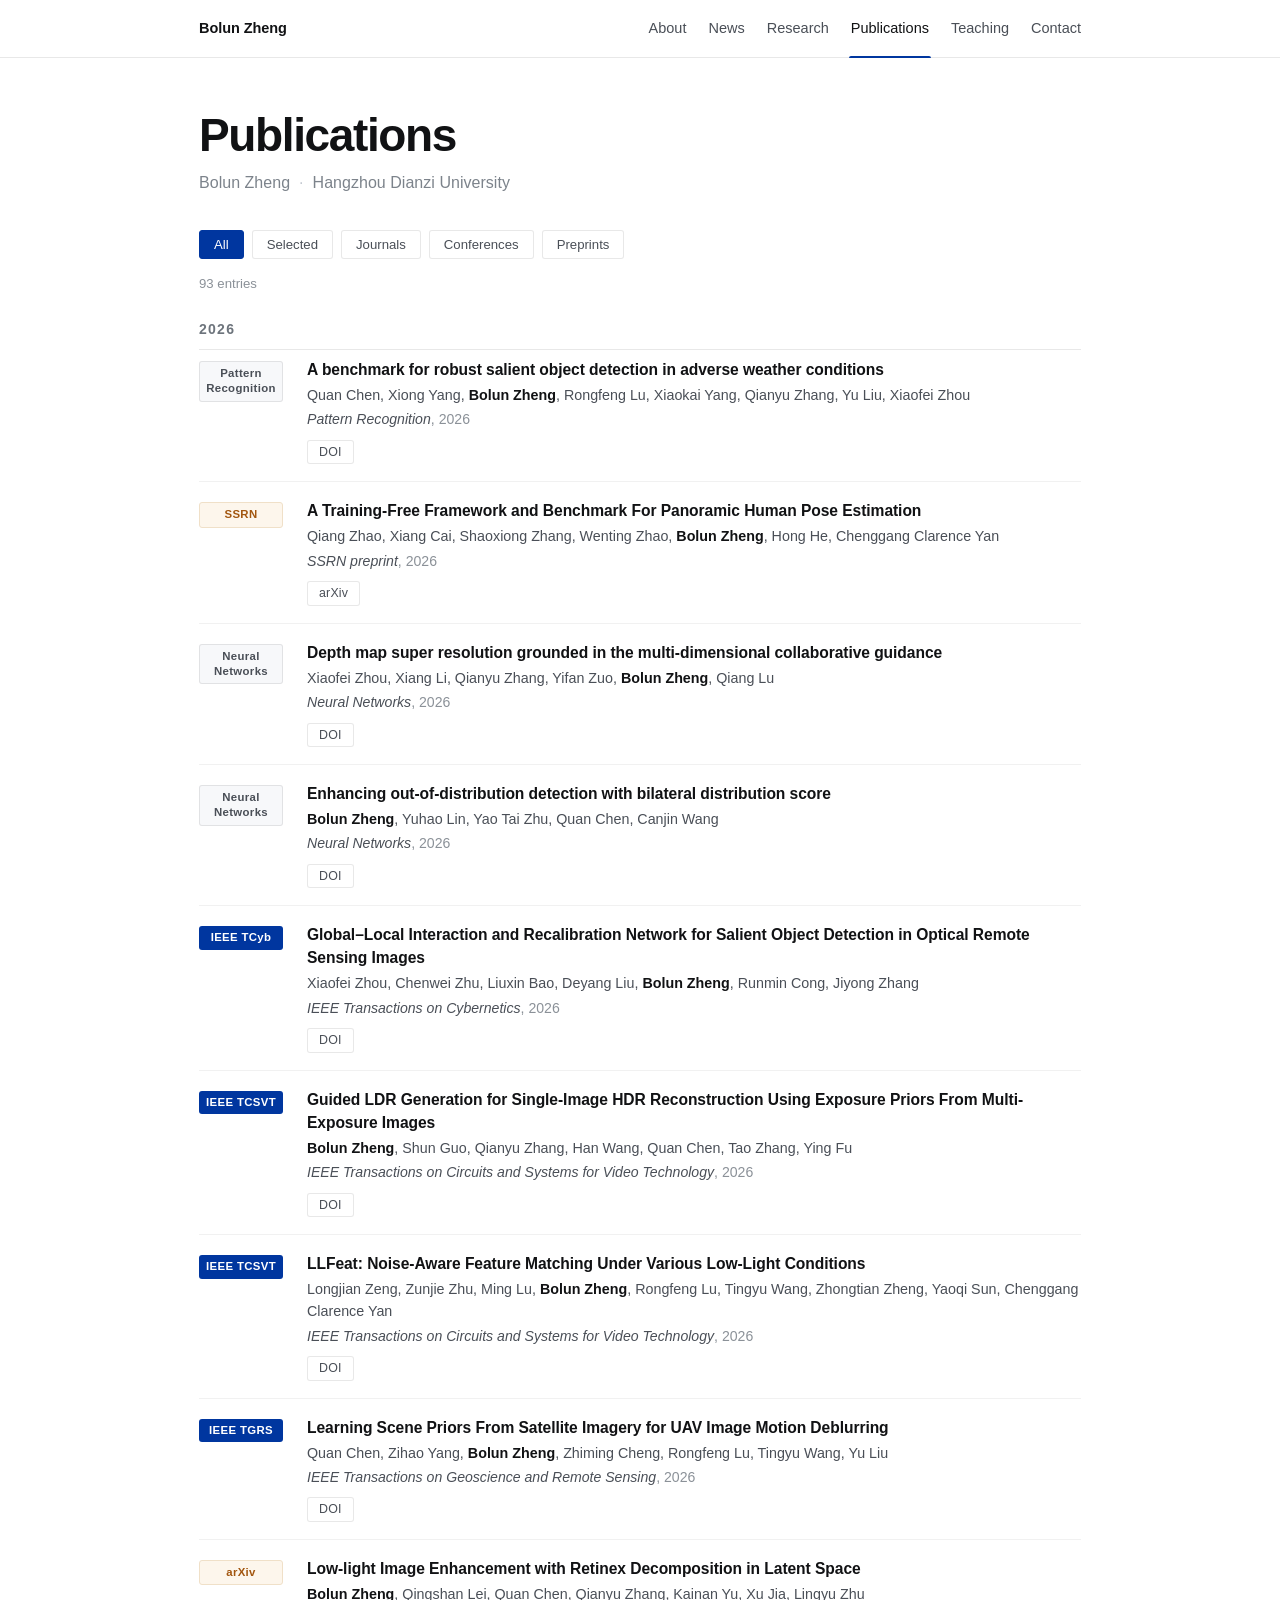
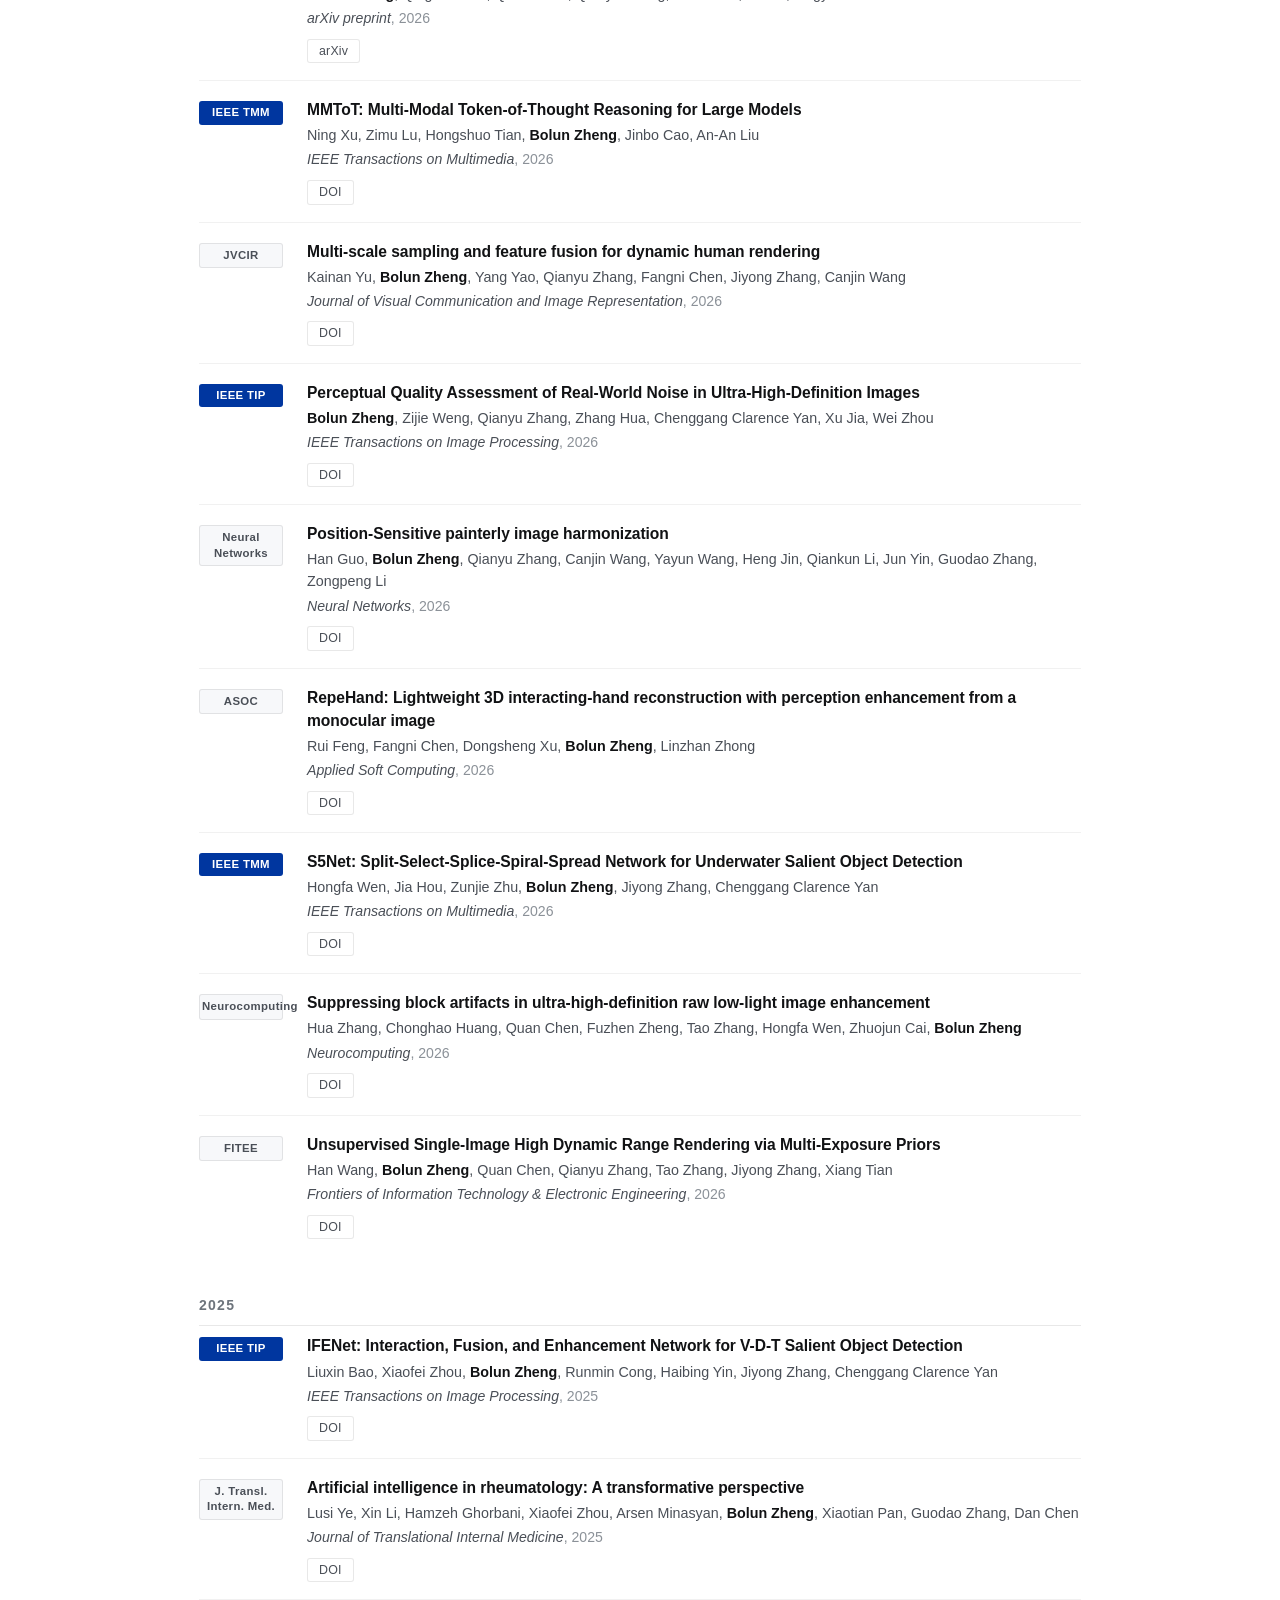
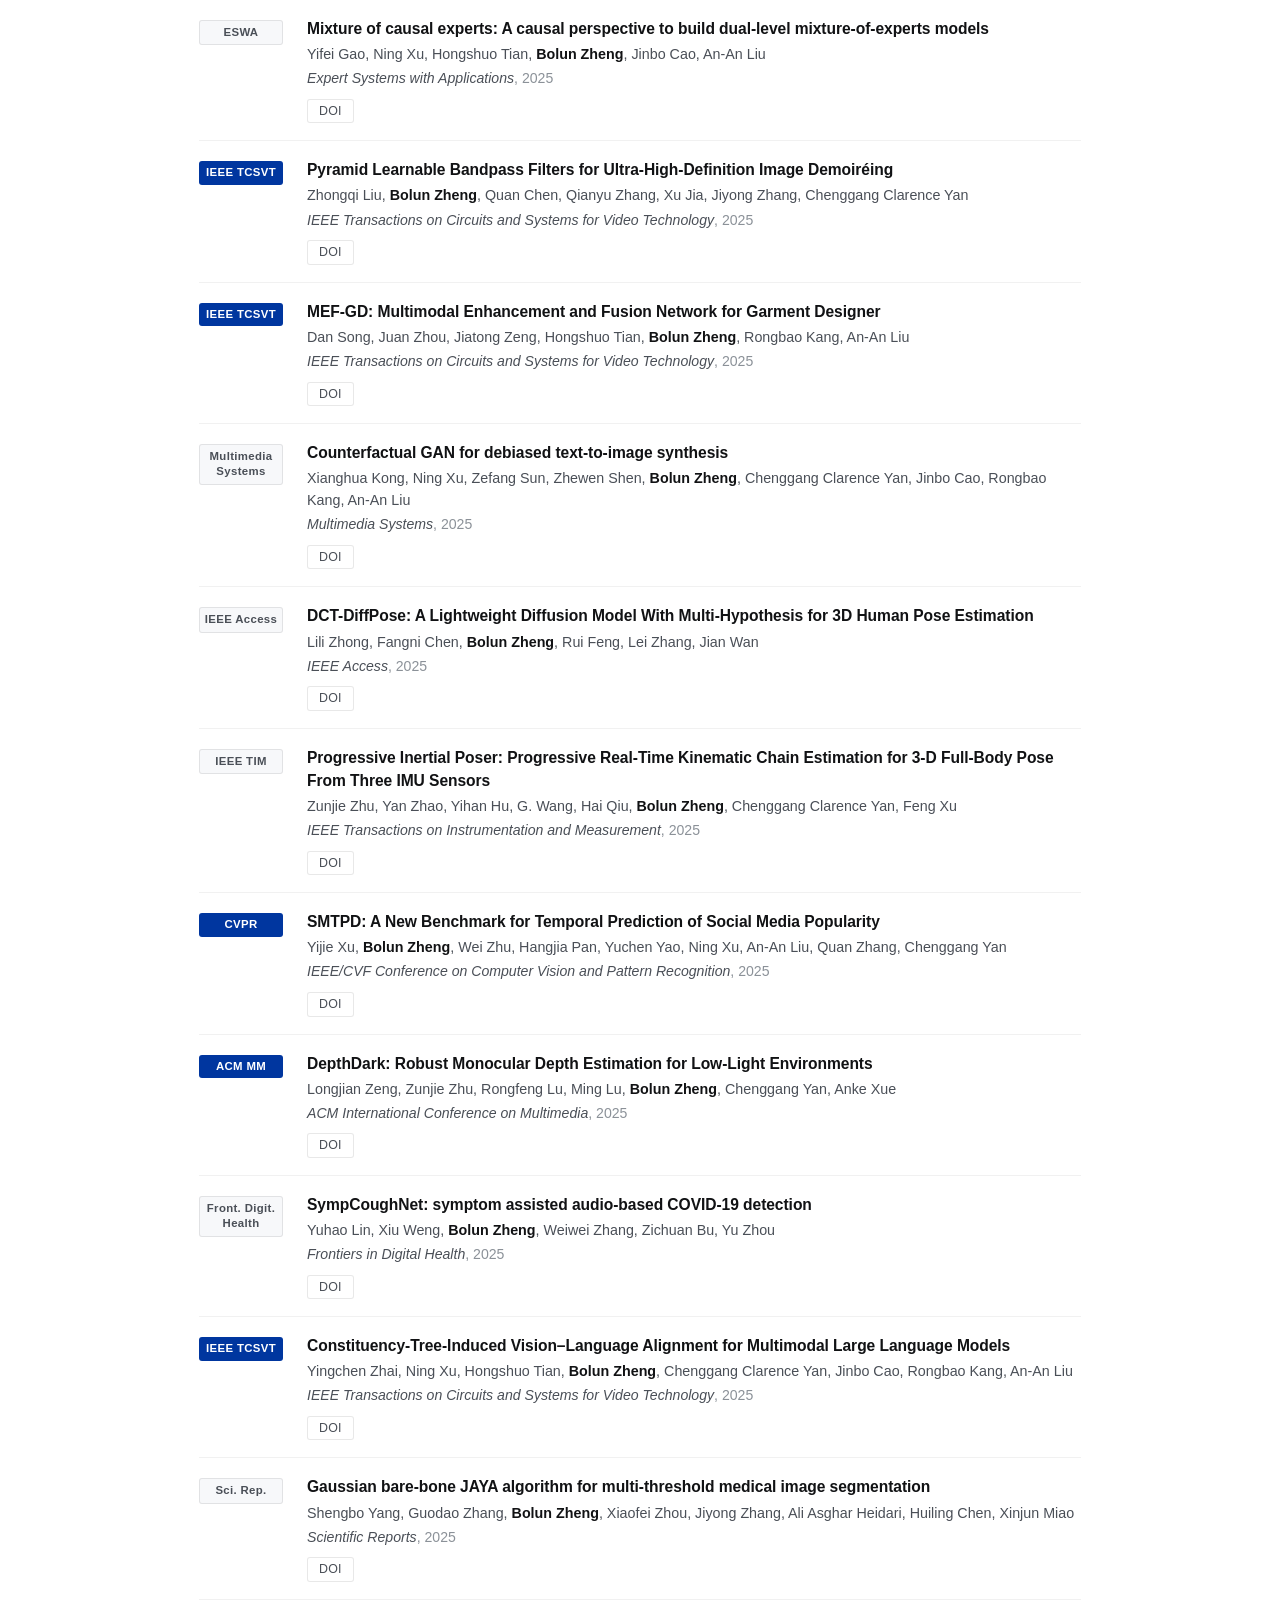
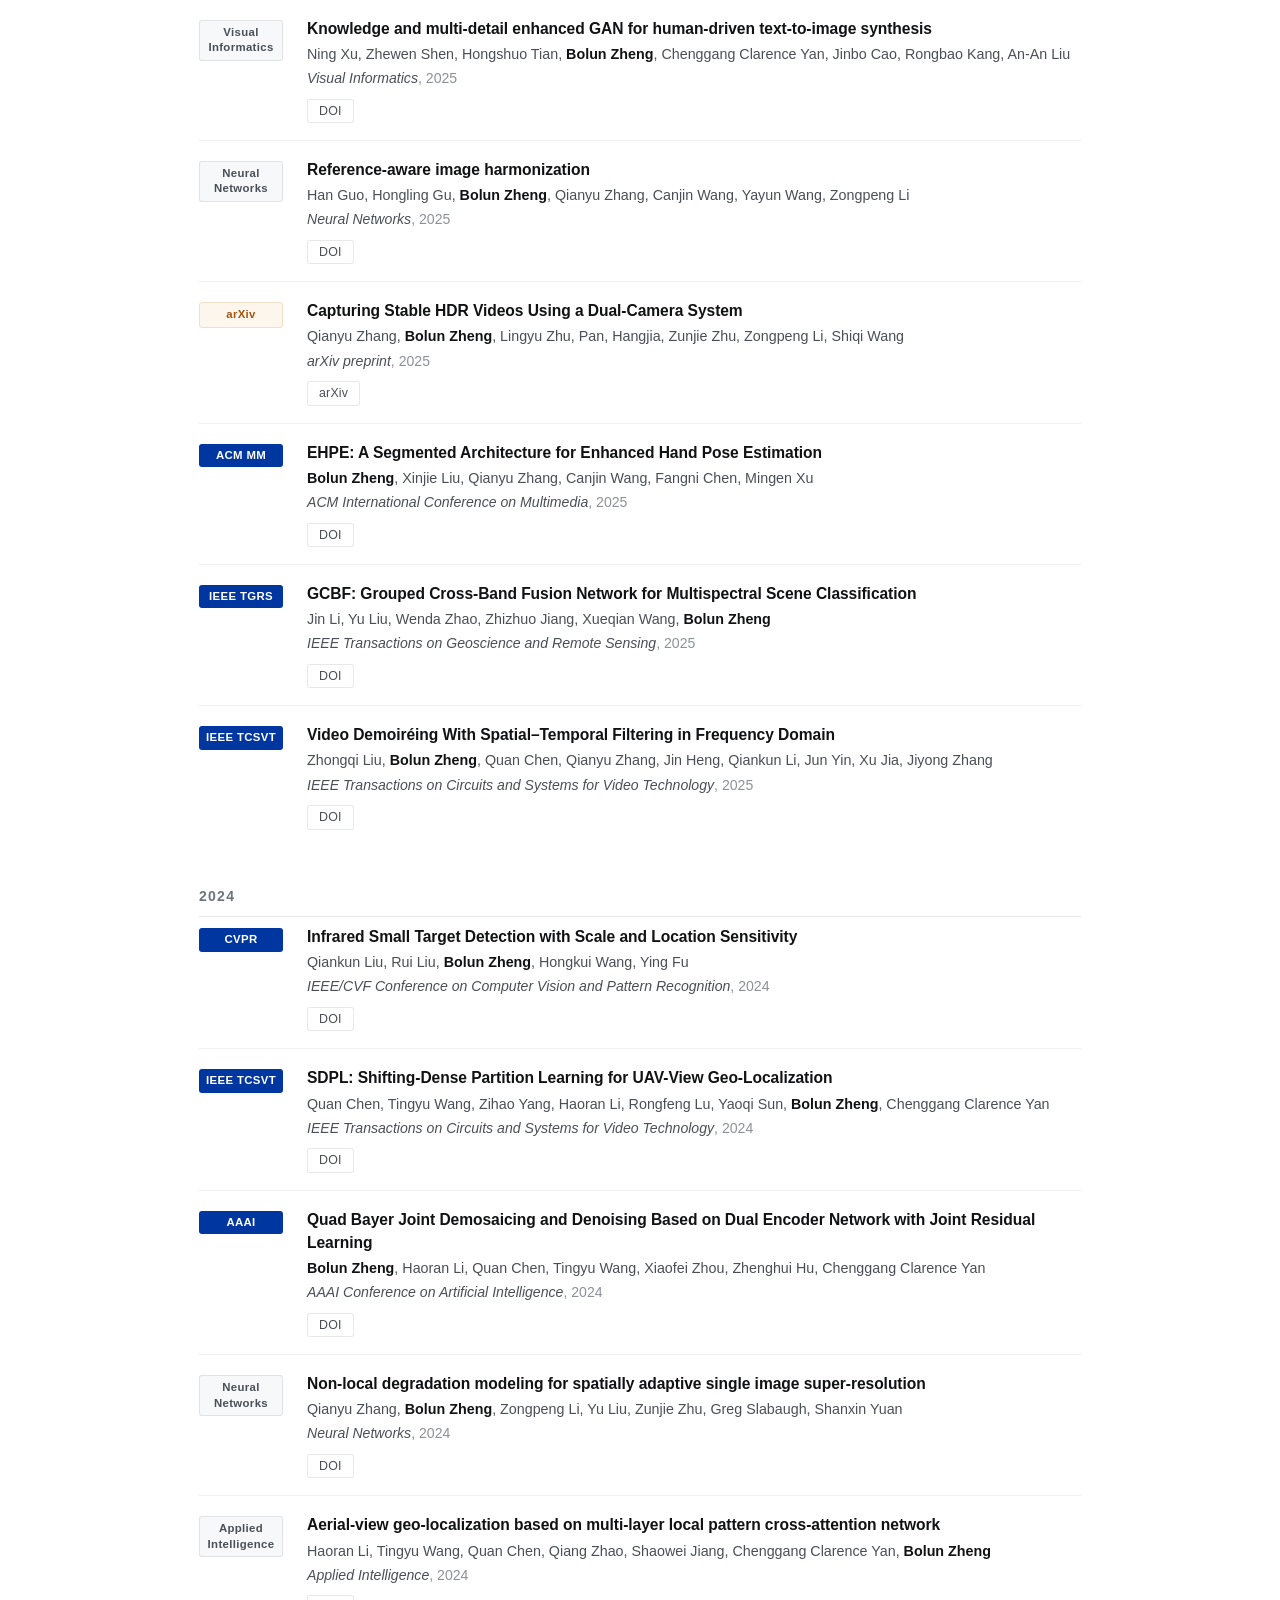
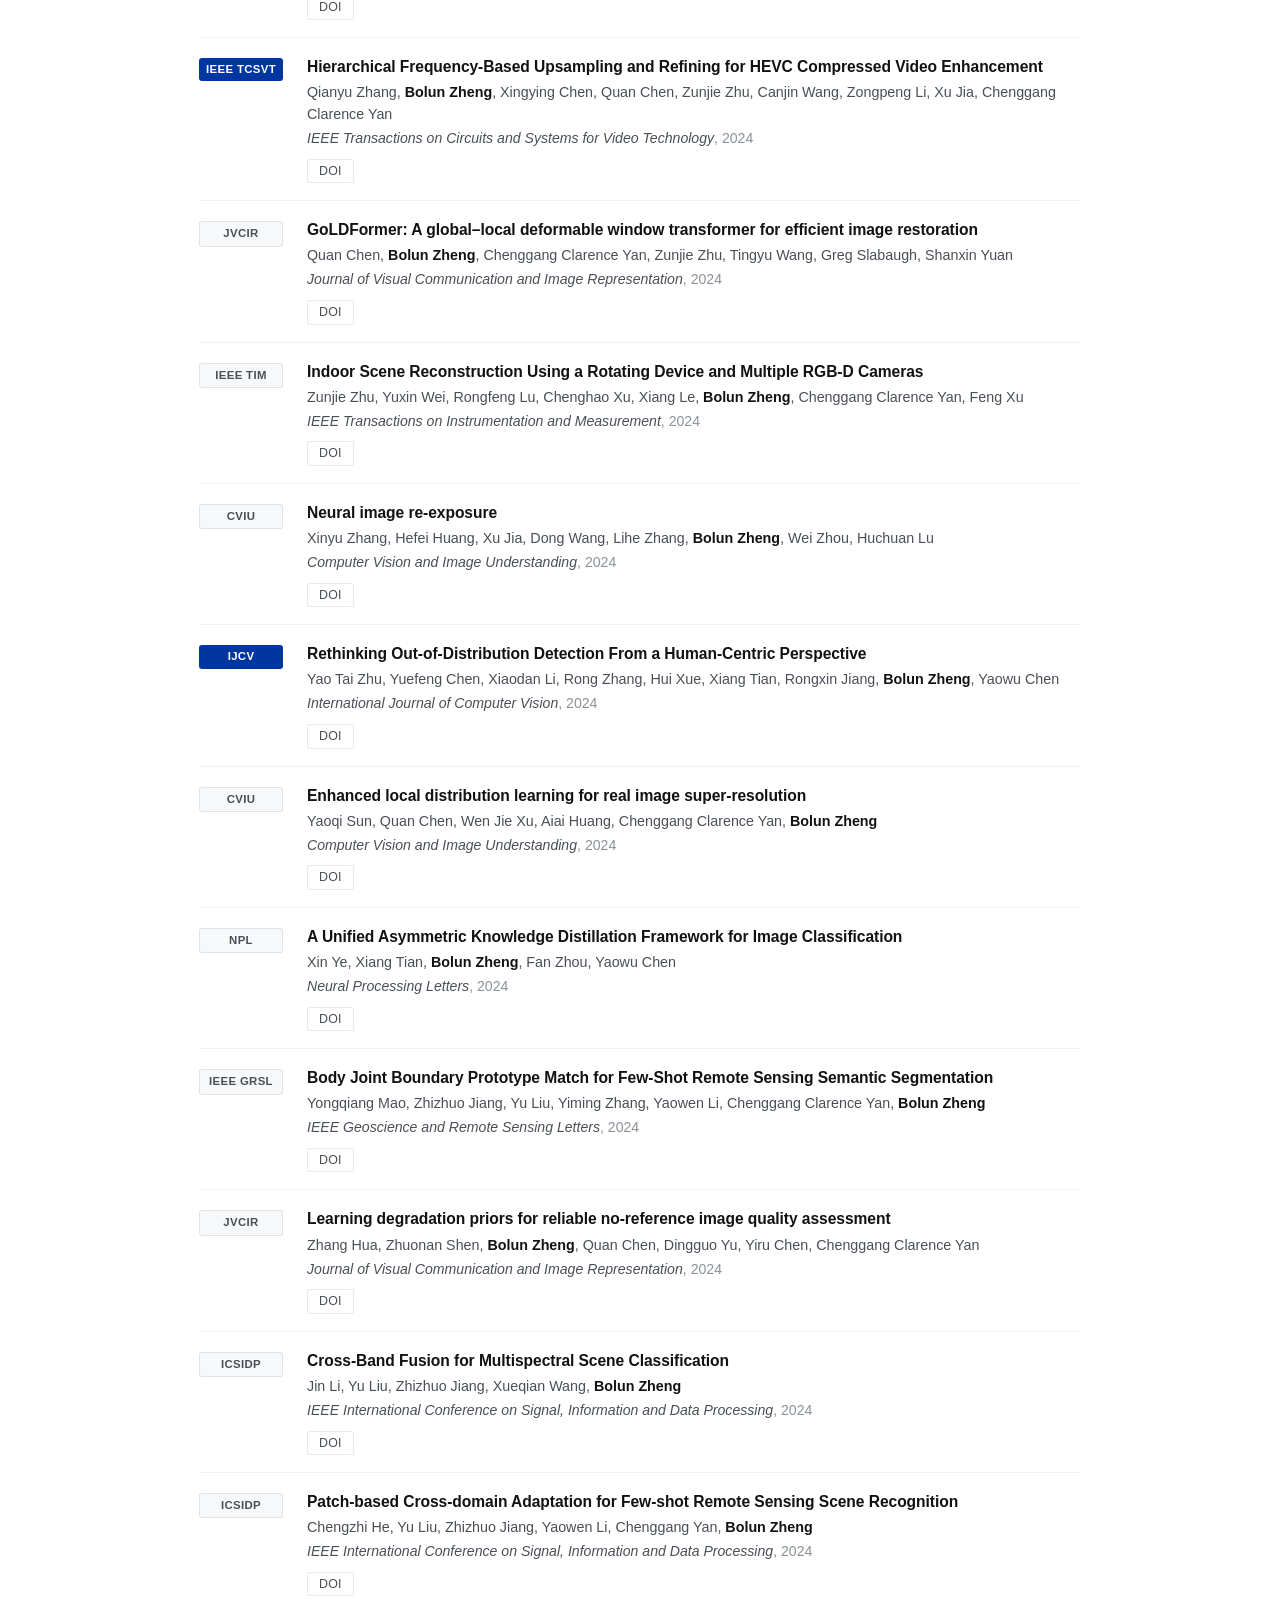
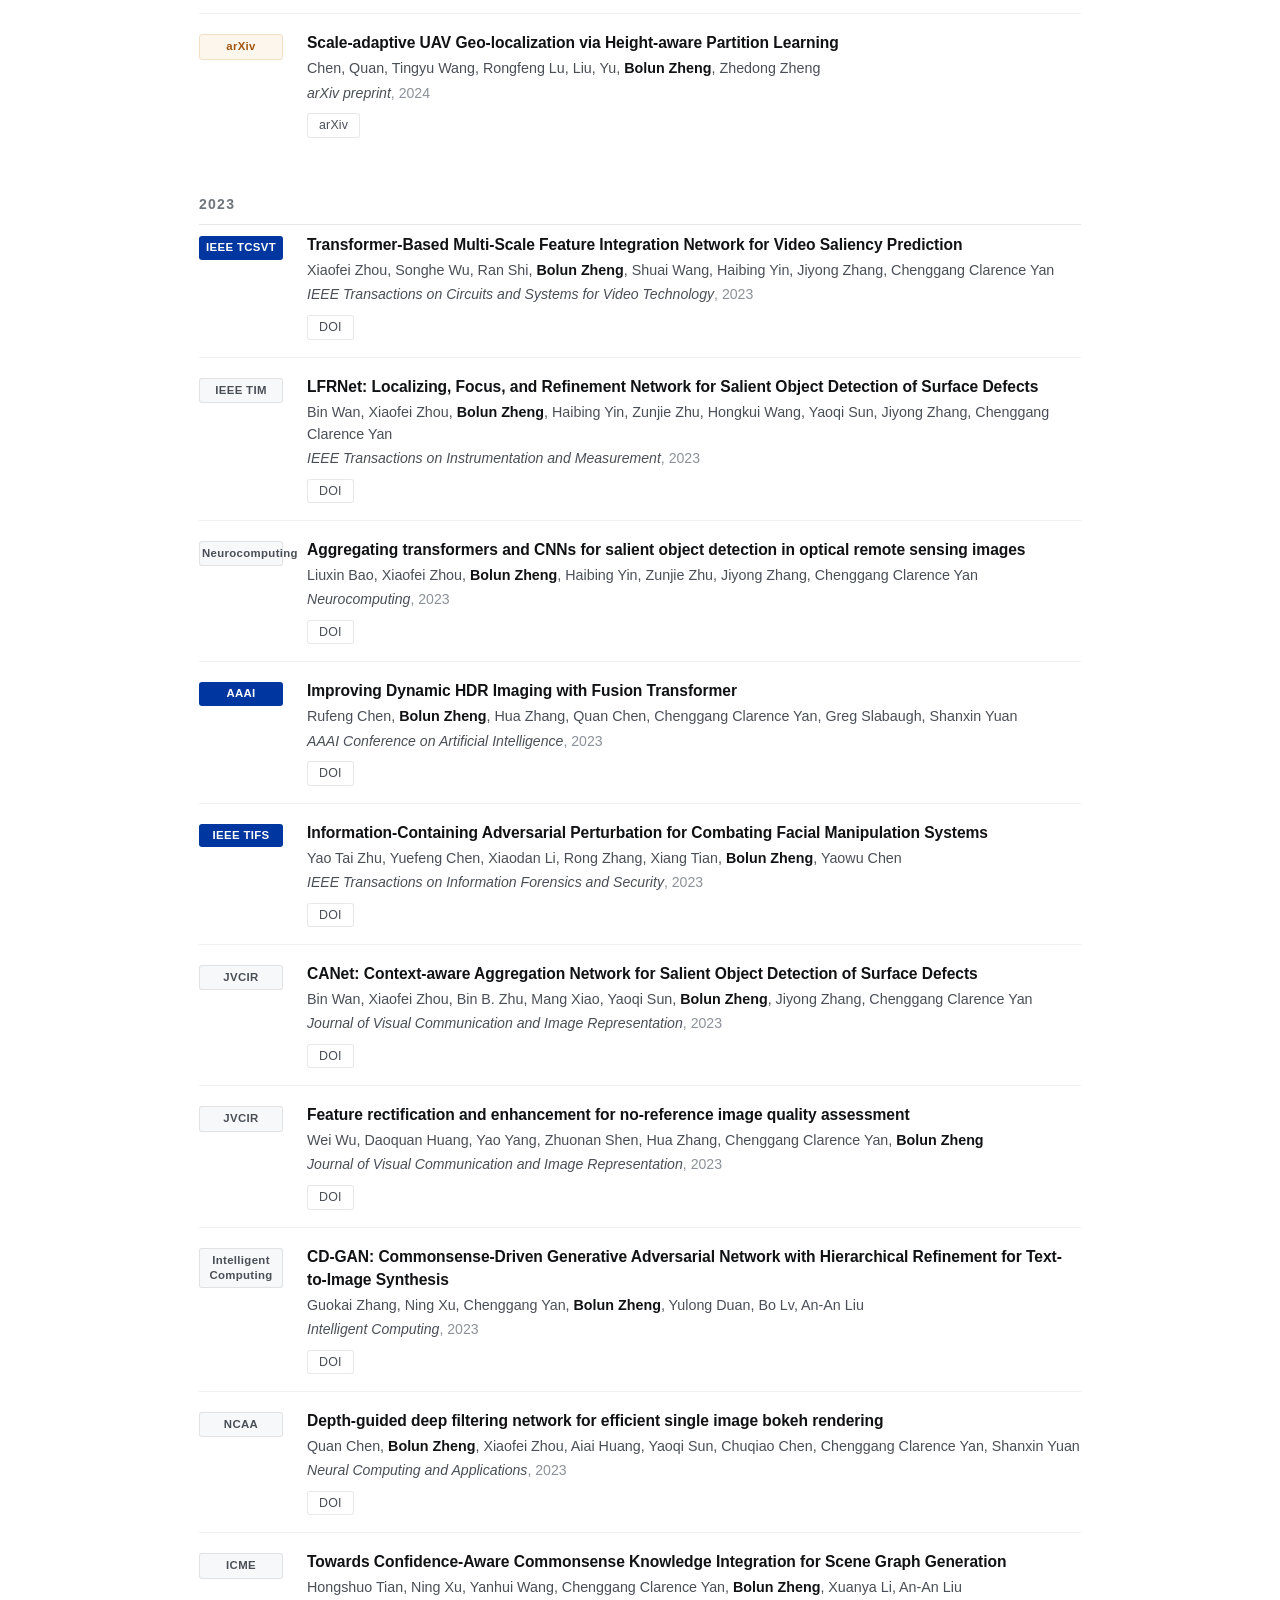
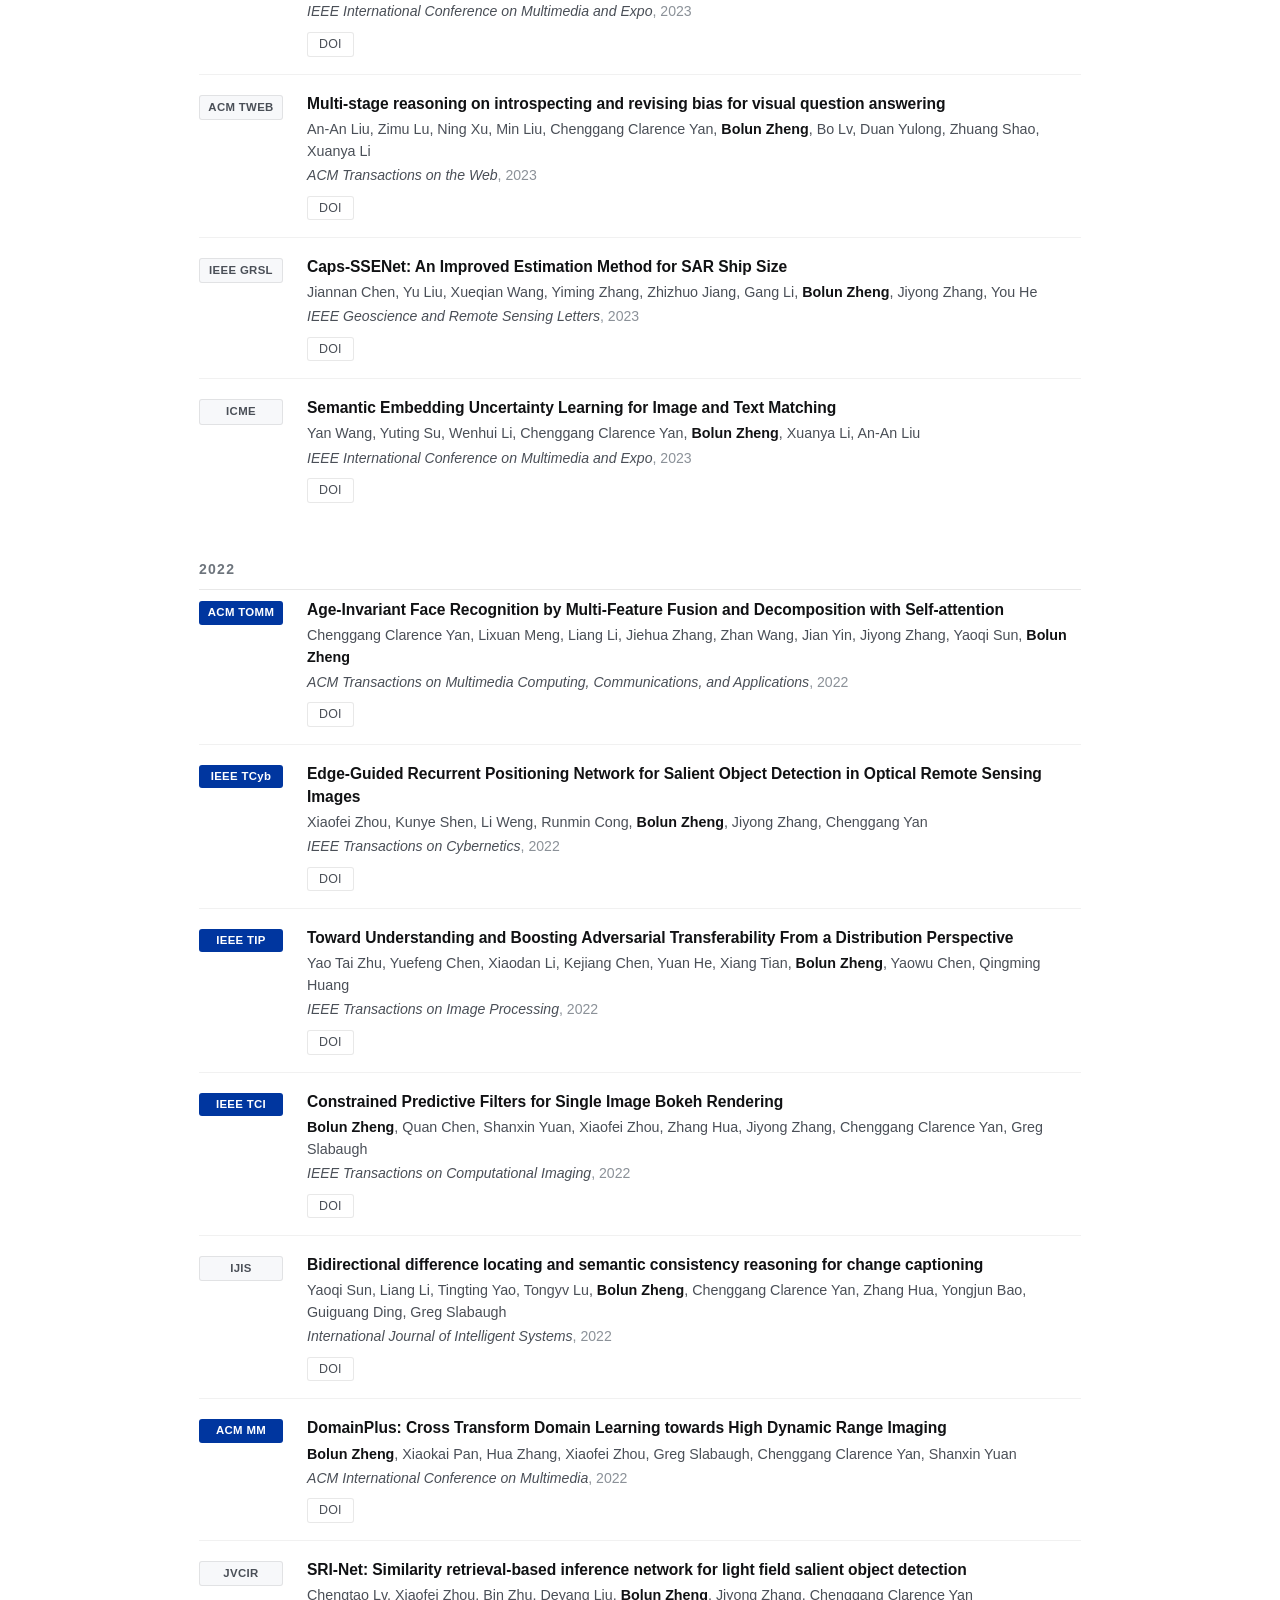
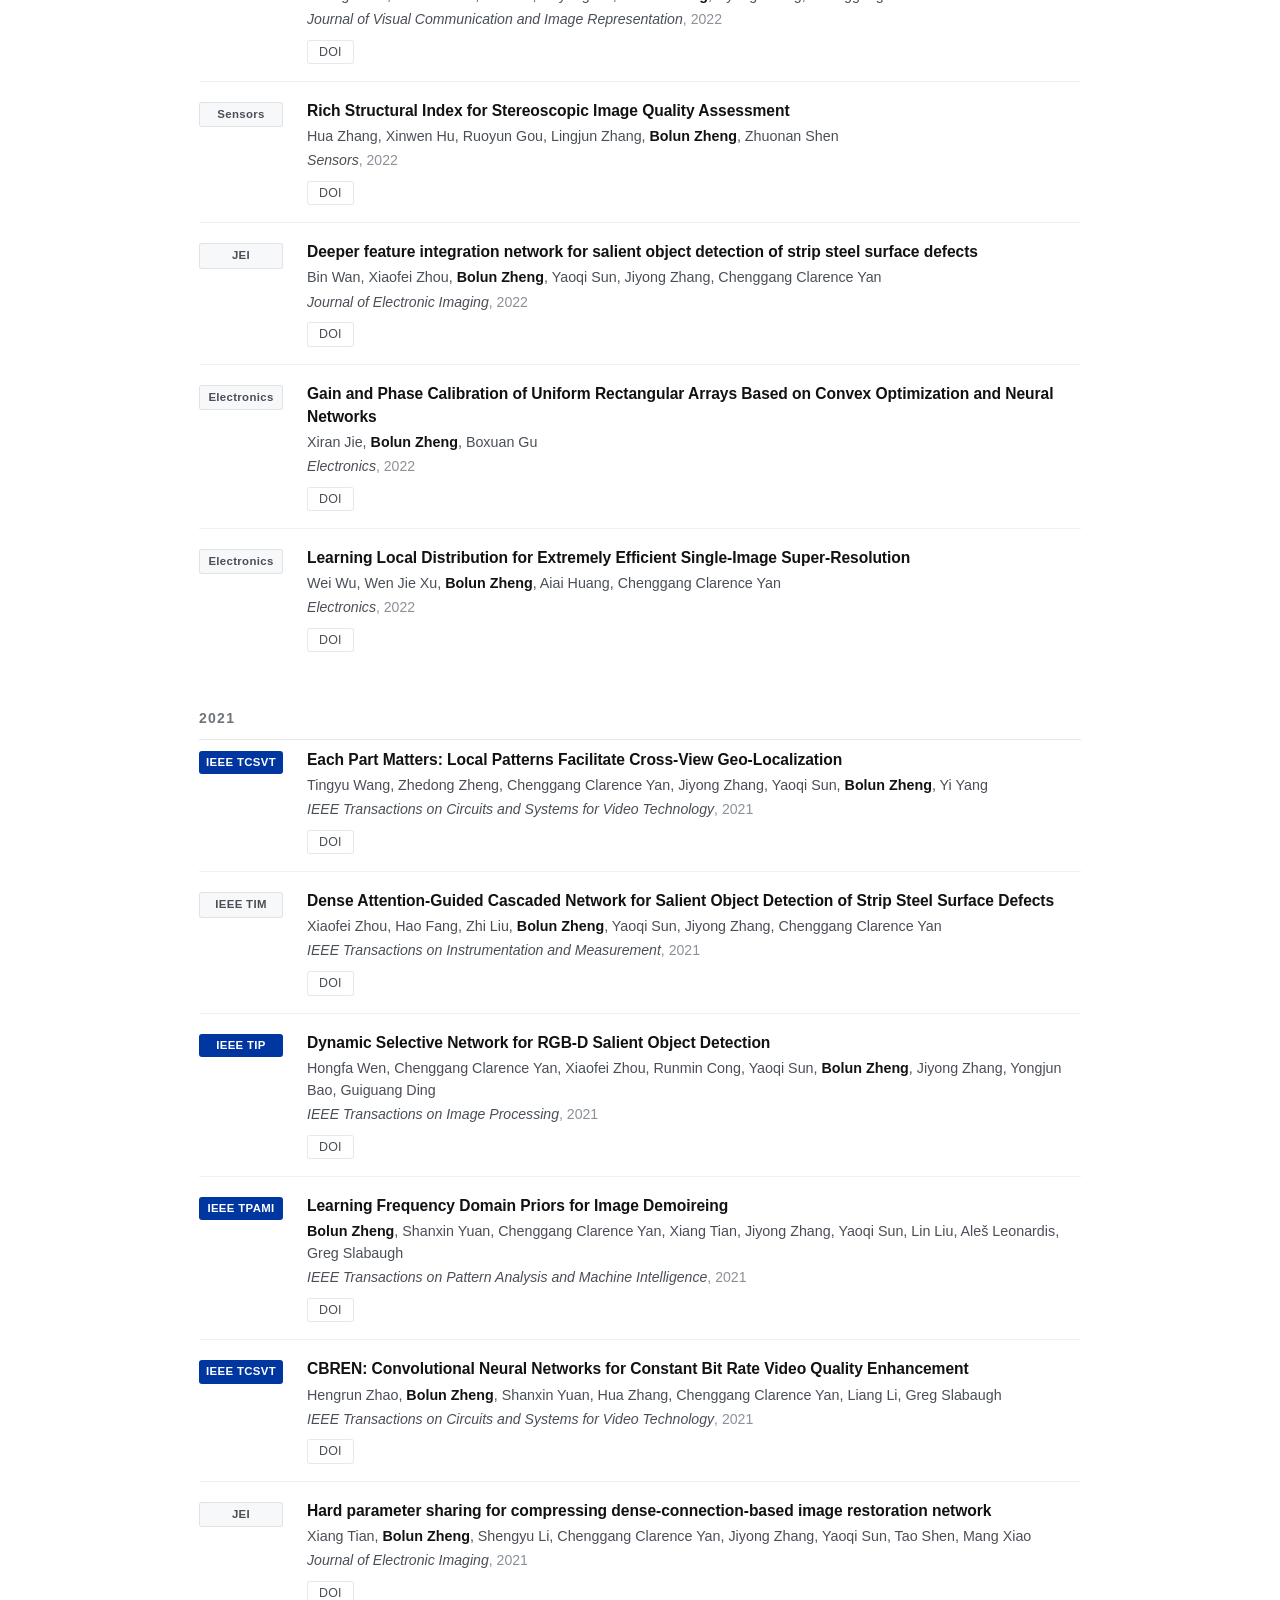
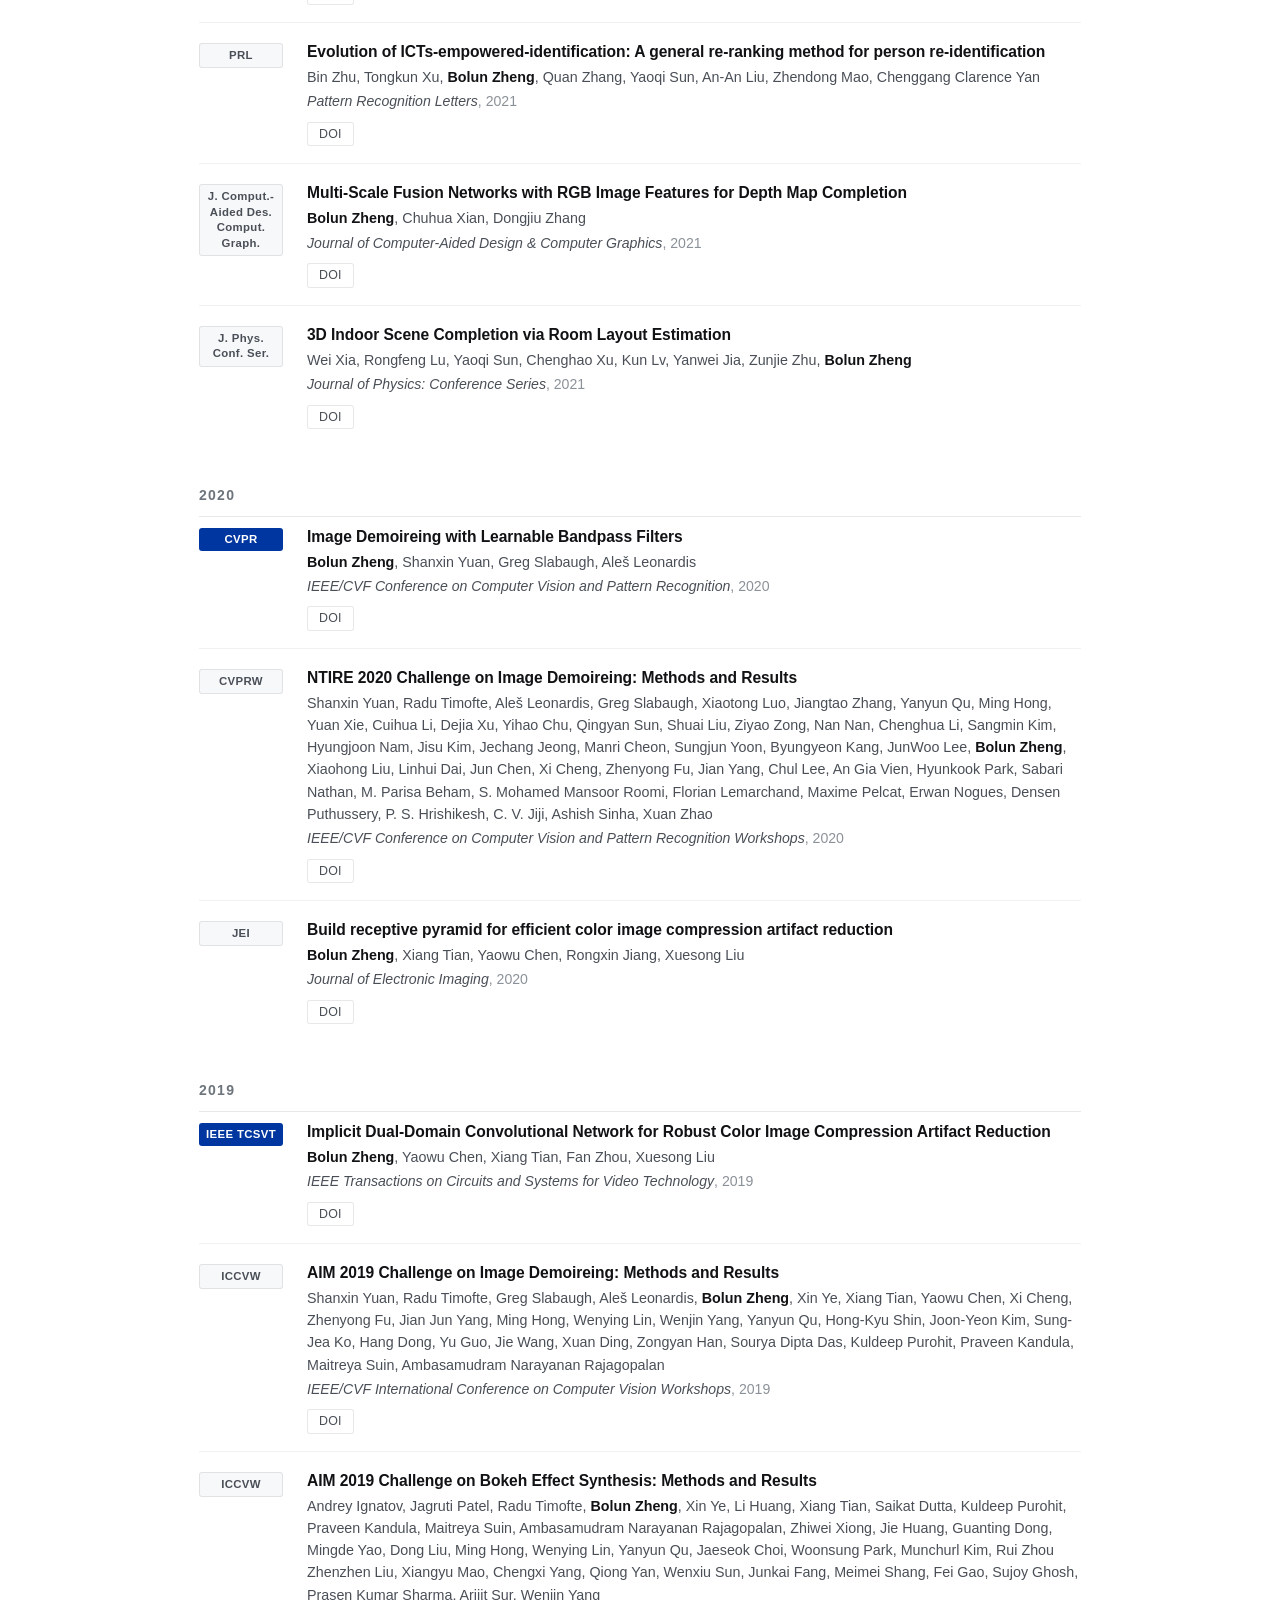
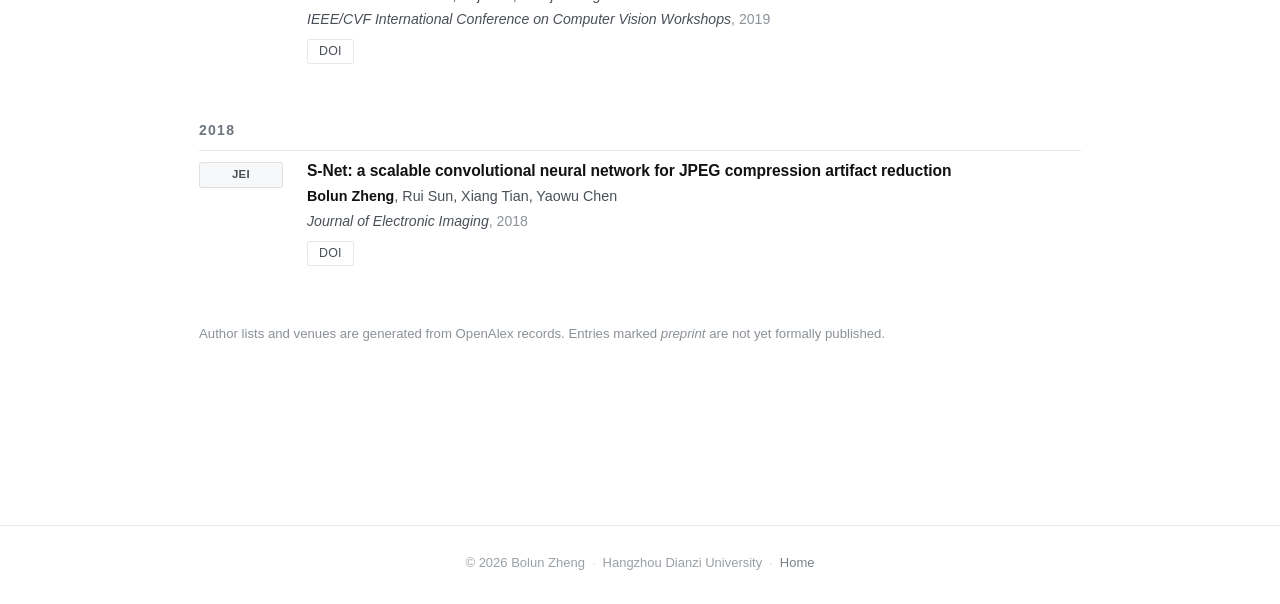
==== publications.html @ de103a50 "Academic homepage: al-folio style layout, publication list driven by papers.json" ====
<!DOCTYPE html>
<html lang="en">
<head>
<meta charset="utf-8">
<meta name="viewport" content="width=device-width, initial-scale=1">
<title>Publications — Bolun Zheng</title>
<meta name="description" content="Full publication list of Bolun Zheng, Hangzhou Dianzi University.">
<link rel="stylesheet" href="assets/css/style.css">
<link rel="icon" href="assets/img/avatar.svg">
</head>
<body>

<header class="site-nav">
  <div class="nav-inner">
    <a class="brand" href="index.html">Bolun Zheng</a>
    <ul class="nav-links">
      <li><a href="index.html">About</a></li>
      <li><a href="index.html#news">News</a></li>
      <li><a href="index.html#research">Research</a></li>
      <li><a href="publications.html" class="is-active">Publications</a></li>
      <li><a href="index.html#teaching">Teaching</a></li>
      <li><a href="index.html#contact">Contact</a></li>
    </ul>
  </div>
</header>

<main class="wrap">

  <header class="page-head">
    <h1><strong>Publications</strong></h1>
    <p class="desc">Bolun Zheng<span class="sep">·</span>Hangzhou Dianzi University</p>
  </header>

  <div class="filters" id="pub-filter">
    <button class="on" data-filter="all">All</button>
    <button data-filter="selected">Selected</button>
    <button data-filter="journal">Journals</button>
    <button data-filter="conference">Conferences</button>
    <button data-filter="preprint">Preprints</button>
  </div>

  <div class="list-meta" id="pub-count">Loading…</div>

  <div id="pub-list">
    <p class="list-meta">Loading publication list…</p>
  </div>

  <p class="list-meta" style="margin-top:40px;">
    Author lists and venues are generated from OpenAlex records. Entries marked
    <em>preprint</em> are not yet formally published.
  </p>

</main>

<footer class="site-foot">
  © 2026 Bolun Zheng<span class="dot">·</span>Hangzhou Dianzi University<span class="dot">·</span><a href="index.html">Home</a>
</footer>

<script src="assets/js/papers.js"></script>
</body>
</html>
---- assets/css/style.css ----
/* ============================================================
   Bolun Zheng — academic homepage
   Layout language: al-folio (top nav, 930px measure, badge list)
   Typography: system stack, no external requests.
   ============================================================ */

:root {
  --ink:        #111214;
  --ink-2:      #4a4f57;
  --ink-3:      #8b9198;
  --line:       rgba(0, 0, 0, .09);
  --line-2:     rgba(0, 0, 0, .055);
  --bg:         #ffffff;
  --bg-soft:    #f7f8fa;
  --brand:      #00369f;
  --brand-dk:   #00246b;
  --brand-tint: #eef2fb;
  --warm:       #a2560f;
  --warm-tint:  #fdf6ec;
  --nav-h:      58px;
  --measure:    930px;
  --sans: "Inter", -apple-system, BlinkMacSystemFont, "Segoe UI", Roboto,
          "Helvetica Neue", Arial, "PingFang SC", "Hiragino Sans GB",
          "Noto Sans SC", "Microsoft YaHei", sans-serif;
}

* { box-sizing: border-box; }

html {
  scroll-behavior: smooth;
  -webkit-text-size-adjust: 100%;
  overflow-x: hidden;
}

body {
  margin: 0;
  padding-top: var(--nav-h);
  background: var(--bg);
  color: var(--ink);
  font-family: var(--sans);
  font-size: 16px;
  line-height: 1.68;
  font-weight: 400;
  -webkit-font-smoothing: antialiased;
  -moz-osx-font-smoothing: grayscale;
  font-feature-settings: "kern" 1;
  overflow-x: hidden;
}

::selection { background: #d7e2f7; }

a {
  color: var(--brand);
  text-decoration: none;
  border-bottom: 1px solid rgba(0, 54, 159, .22);
  transition: color .16s ease, border-color .16s ease, background-color .16s ease;
}
a:hover {
  color: var(--brand-dk);
  border-bottom-color: var(--brand-dk);
}

img { max-width: 100%; display: block; }

/* ------------------------------ top nav ------------------------------ */

.site-nav {
  position: fixed;
  top: 0; left: 0; right: 0;
  height: var(--nav-h);
  z-index: 100;
  background: rgba(255, 255, 255, .86);
  backdrop-filter: saturate(180%) blur(14px);
  -webkit-backdrop-filter: saturate(180%) blur(14px);
  border-bottom: 1px solid var(--line);
}

.nav-inner {
  max-width: var(--measure);
  margin: 0 auto;
  padding: 0 24px;
  height: 100%;
  display: flex;
  align-items: center;
  justify-content: space-between;
  gap: 20px;
}

.brand {
  font-size: 14.5px;
  font-weight: 600;
  letter-spacing: -.005em;
  color: var(--ink);
  border-bottom: none;
  white-space: nowrap;
  display: inline-flex;
  align-items: center;
  height: var(--nav-h);
}
.brand:hover { color: var(--brand); border-bottom: none; }

.nav-links {
  display: flex;
  align-items: center;
  gap: 22px;
  list-style: none;
  margin: 0;
  padding: 0;
}

.nav-links a {
  font-size: 14.5px;
  color: var(--ink-2);
  border-bottom: none;
  padding: 0;
  display: inline-flex;
  align-items: center;
  height: var(--nav-h);
  position: relative;
}
.nav-links a:hover { color: var(--brand); }
.nav-links a.is-active { color: var(--ink); font-weight: 500; }
.nav-links a.is-active::after {
  content: "";
  position: absolute;
  left: -2px; right: -2px; bottom: 0;
  height: 2px;
  background: var(--brand);
  border-radius: 2px 2px 0 0;
}

.nav-toggle { display: none; }

/* ------------------------------ page shell ------------------------------ */

.wrap {
  max-width: var(--measure);
  margin: 0 auto;
  padding: 52px 24px 96px;
}

.page-head { margin-bottom: 34px; }

.page-head h1 {
  font-size: clamp(34px, 5.2vw, 46px);
  font-weight: 300;
  letter-spacing: -.028em;
  line-height: 1.12;
  margin: 0 0 8px;
  color: var(--ink);
}
.page-head h1 strong {
  font-weight: 700;
  letter-spacing: -.03em;
}

.page-head .desc {
  font-size: 16px;
  color: #7c838b;
  margin: 0;
  font-weight: 400;
  letter-spacing: .002em;
}
.page-head .desc .sep {
  margin: 0 9px;
  color: #c3c9d1;
}

/* ------------------------------ headings ------------------------------ */

h2 {
  font-size: 24px;
  font-weight: 500;
  letter-spacing: -.015em;
  color: var(--ink);
  margin: 54px 0 18px;
  padding: 0;
  scroll-margin-top: 76px;
}
h2 a { color: inherit; border-bottom: none; }
h2 a:hover { color: var(--brand); border-bottom: none; }

h3 {
  font-size: 16.5px;
  font-weight: 600;
  margin: 0 0 4px;
  letter-spacing: -.005em;
}

p { margin: 0 0 15px; }
p:last-child { margin-bottom: 0; }

.soft { color: var(--ink-2); }
.faint { color: var(--ink-3); }

/* ------------------------------ about ------------------------------ */

.about {
  display: grid;
  grid-template-columns: minmax(0, 1fr) 198px;
  gap: 46px;
  align-items: start;
}

.about-body p { margin-bottom: 14px; }

.meta-line {
  font-size: 15px;
  color: var(--ink-2);
  margin-bottom: 6px;
}
.meta-line b {
  font-weight: 600;
  color: var(--ink);
  display: inline-block;
  min-width: 74px;
  font-size: 14px;
  letter-spacing: .01em;
}
.meta-line:last-of-type { margin-bottom: 18px; }

.portrait { margin: 0; }
.portrait img {
  width: 100%;
  aspect-ratio: 1 / 1;
  object-fit: cover;
  border-radius: 50%;
  box-shadow: 0 1px 1px rgba(0, 0, 0, .04), 0 6px 20px rgba(23, 43, 77, .10);
}

/* ------------------------------ news table ------------------------------ */

.news-table {
  width: 100%;
  border-collapse: collapse;
  font-size: 15.3px;
}
.news-table th {
  width: 19%;
  text-align: left;
  vertical-align: top;
  font-weight: 600;
  font-size: 13.6px;
  color: var(--ink-3);
  letter-spacing: .005em;
  padding: 9px 16px 9px 0;
  white-space: nowrap;
  font-variant-numeric: tabular-nums;
}
.news-table td {
  padding: 9px 0;
  vertical-align: top;
  color: var(--ink-2);
}
.news-table tbody tr:not(:last-child) td,
.news-table tr:not(:last-child) td {
  border-bottom: 1px solid var(--line-2);
}
.news-table td strong { color: var(--ink); font-weight: 600; }

/* ------------------------------ research ------------------------------ */

.areas {
  display: grid;
  grid-template-columns: 1fr 1fr;
  gap: 22px 40px;
}
.area h3 {
  font-size: 15.5px;
  margin-bottom: 3px;
}
.area p {
  font-size: 14.6px;
  line-height: 1.62;
  color: var(--ink-2);
  margin: 0;
}

/* ------------------------------ publications ------------------------------ */

ol.bib {
  list-style: none;
  margin: 0;
  padding: 0;
  counter-reset: bib;
}

li.pub {
  display: grid;
  grid-template-columns: 84px minmax(0, 1fr);
  gap: 0 24px;
  padding: 17px 0;
  border-bottom: 1px solid var(--line-2);
}
li.pub:first-child { padding-top: 2px; }
li.pub:last-child { border-bottom: none; }

.venue-badge {
  display: block;
  width: 100%;
  text-align: center;
  font-size: 11.4px;
  font-weight: 600;
  letter-spacing: .03em;
  line-height: 1.35;
  padding: 4px 2px;
  border-radius: 3px;
  background: var(--brand);
  color: #fff;
  border-bottom: none;
  margin-top: 3px;
}
a.venue-badge:hover { background: var(--brand-dk); color: #fff; border-bottom: none; }
.venue-badge.tier2 {
  background: var(--bg-soft);
  color: var(--ink-2);
  border: 1px solid var(--line);
}
a.venue-badge.tier2:hover { background: #eceff4; color: var(--ink); }
.venue-badge.pre {
  background: var(--warm-tint);
  color: var(--warm);
  border: 1px solid #f0e0c8;
}
a.venue-badge.pre:hover { background: #fbeed9; color: var(--warm); }

.pub .title {
  font-size: 15.6px;
  font-weight: 600;
  line-height: 1.48;
  letter-spacing: -.004em;
  color: var(--ink);
  margin-bottom: 3px;
}
.pub .title a {
  color: inherit;
  border-bottom: none;
}
.pub .title a:hover { color: var(--brand); border-bottom: none; }

.pub .authors {
  font-size: 14.3px;
  color: var(--ink-2);
  line-height: 1.55;
  margin-bottom: 2px;
}
.pub .authors b {
  font-weight: 600;
  color: var(--ink);
}

.pub .periodical {
  font-size: 14.1px;
  color: var(--ink-3);
}
.pub .periodical em {
  font-style: italic;
  color: var(--ink-2);
}

.pub .actions {
  display: flex;
  flex-wrap: wrap;
  gap: 7px;
  margin-top: 8px;
}

.btn {
  display: inline-block;
  font-size: 12.4px;
  font-weight: 500;
  letter-spacing: .015em;
  line-height: 1;
  padding: 5px 11px;
  border: 1px solid var(--line);
  border-radius: 3px;
  background: #fff;
  color: var(--ink-2);
  border-bottom: 1px solid var(--line);
  transition: all .15s ease;
}
.btn:hover {
  color: var(--brand);
  border-color: rgba(0, 54, 159, .38);
  background: var(--brand-tint);
}

.more {
  display: inline-block;
  margin-top: 20px;
  font-size: 14.6px;
  font-weight: 500;
}

/* ------------------------------ filter bar ------------------------------ */

.filters {
  display: flex;
  flex-wrap: wrap;
  gap: 8px;
  margin: 24px 0 6px;
}
.filters button {
  font-family: inherit;
  font-size: 13.2px;
  font-weight: 500;
  padding: 6px 14px;
  border-radius: 3px;
  border: 1px solid var(--line);
  background: #fff;
  color: var(--ink-2);
  cursor: pointer;
  transition: all .15s ease;
}
.filters button:hover { color: var(--brand); border-color: rgba(0, 54, 159, .35); }
.filters button.on {
  background: var(--brand);
  border-color: var(--brand);
  color: #fff;
}

.list-meta {
  font-size: 13.2px;
  color: var(--ink-3);
  margin: 14px 0 22px;
  font-variant-numeric: tabular-nums;
}

.year-head {
  font-size: 14px;
  font-weight: 600;
  letter-spacing: .09em;
  color: #6d747c;
  margin: 38px 0 6px;
  padding-bottom: 8px;
  border-bottom: 1px solid var(--line);
  font-variant-numeric: tabular-nums;
}
.year-head:first-of-type { margin-top: 14px; }

/* ------------------------------ simple blocks ------------------------------ */

.course {
  display: grid;
  grid-template-columns: 118px 1fr;
  gap: 16px;
  padding: 7px 0;
  font-size: 15.2px;
}
.course dt {
  font-size: 13.2px;
  color: var(--ink-3);
  font-weight: 600;
  letter-spacing: .01em;
  padding-top: 2px;
}
.course dd { margin: 0; color: var(--ink-2); }

/* ------------------------------ footer ------------------------------ */

.site-foot {
  margin-top: 84px;
  padding: 26px 24px 30px;
  text-align: center;
  font-size: 13px;
  color: #9aa0a6;
  border-top: 1px solid var(--line);
}
.site-foot a { color: #7b8188; border-bottom: none; }
.site-foot a:hover { color: var(--brand); border-bottom: none; }
.site-foot .dot { margin: 0 7px; color: #d2d5d9; }

/* ------------------------------ responsive ------------------------------ */

@media (max-width: 860px) {
  .wrap { padding: 36px 20px 72px; }
  .nav-inner { padding: 0 20px; }

  .about { grid-template-columns: 1fr; gap: 26px; }
  .portrait { order: -1; width: 132px; }

  .areas { grid-template-columns: 1fr; gap: 18px; }

  li.pub { grid-template-columns: 72px minmax(0, 1fr); gap: 0 16px; }
  .venue-badge { font-size: 10.6px; }

  .nav-links { gap: 16px; }
  .nav-links a { font-size: 14px; }
  .brand { display: none; }
}

@media (max-width: 640px) {
  :root { --nav-h: 50px; }
  body { font-size: 15.4px; }

  .nav-inner { justify-content: center; padding: 0 14px; }
  .nav-links { gap: 10px; }
  .nav-links a { font-size: 12.5px; letter-spacing: -.01em; }

  .page-head h1 { font-size: 30px; }
  .page-head .desc { font-size: 14.2px; line-height: 1.5; }
  .page-head .desc .sep { margin: 0 5px; }

  h2 { font-size: 21px; margin-top: 42px; }

  .meta-line { font-size: 14.4px; }
  .meta-line b {
    display: block;
    min-width: 0;
    margin-bottom: 1px;
    font-size: 12.6px;
    letter-spacing: .04em;
    color: var(--ink-3);
  }

  .news-table th {
    display: block;
    width: auto;
    padding: 12px 0 0;
    border-bottom: none;
  }
  .news-table td { display: block; padding: 1px 0 10px; }

  li.pub { grid-template-columns: 1fr; gap: 7px; padding: 15px 0; }
  .venue-badge { width: auto; display: inline-block; padding: 3px 9px; margin: 0; font-size: 10.8px; }

  .course { grid-template-columns: 1fr; gap: 1px; }
  .portrait { width: 112px; }
}

@media print {
  .site-nav, .filters, .more, .site-foot { display: none; }
  body { padding-top: 0; }
  a { border-bottom: none; color: #000; }
  .wrap { max-width: 100%; padding: 0; }
}

@media (prefers-reduced-motion: reduce) {
  html { scroll-behavior: auto; }
  * { transition: none !important; }
}
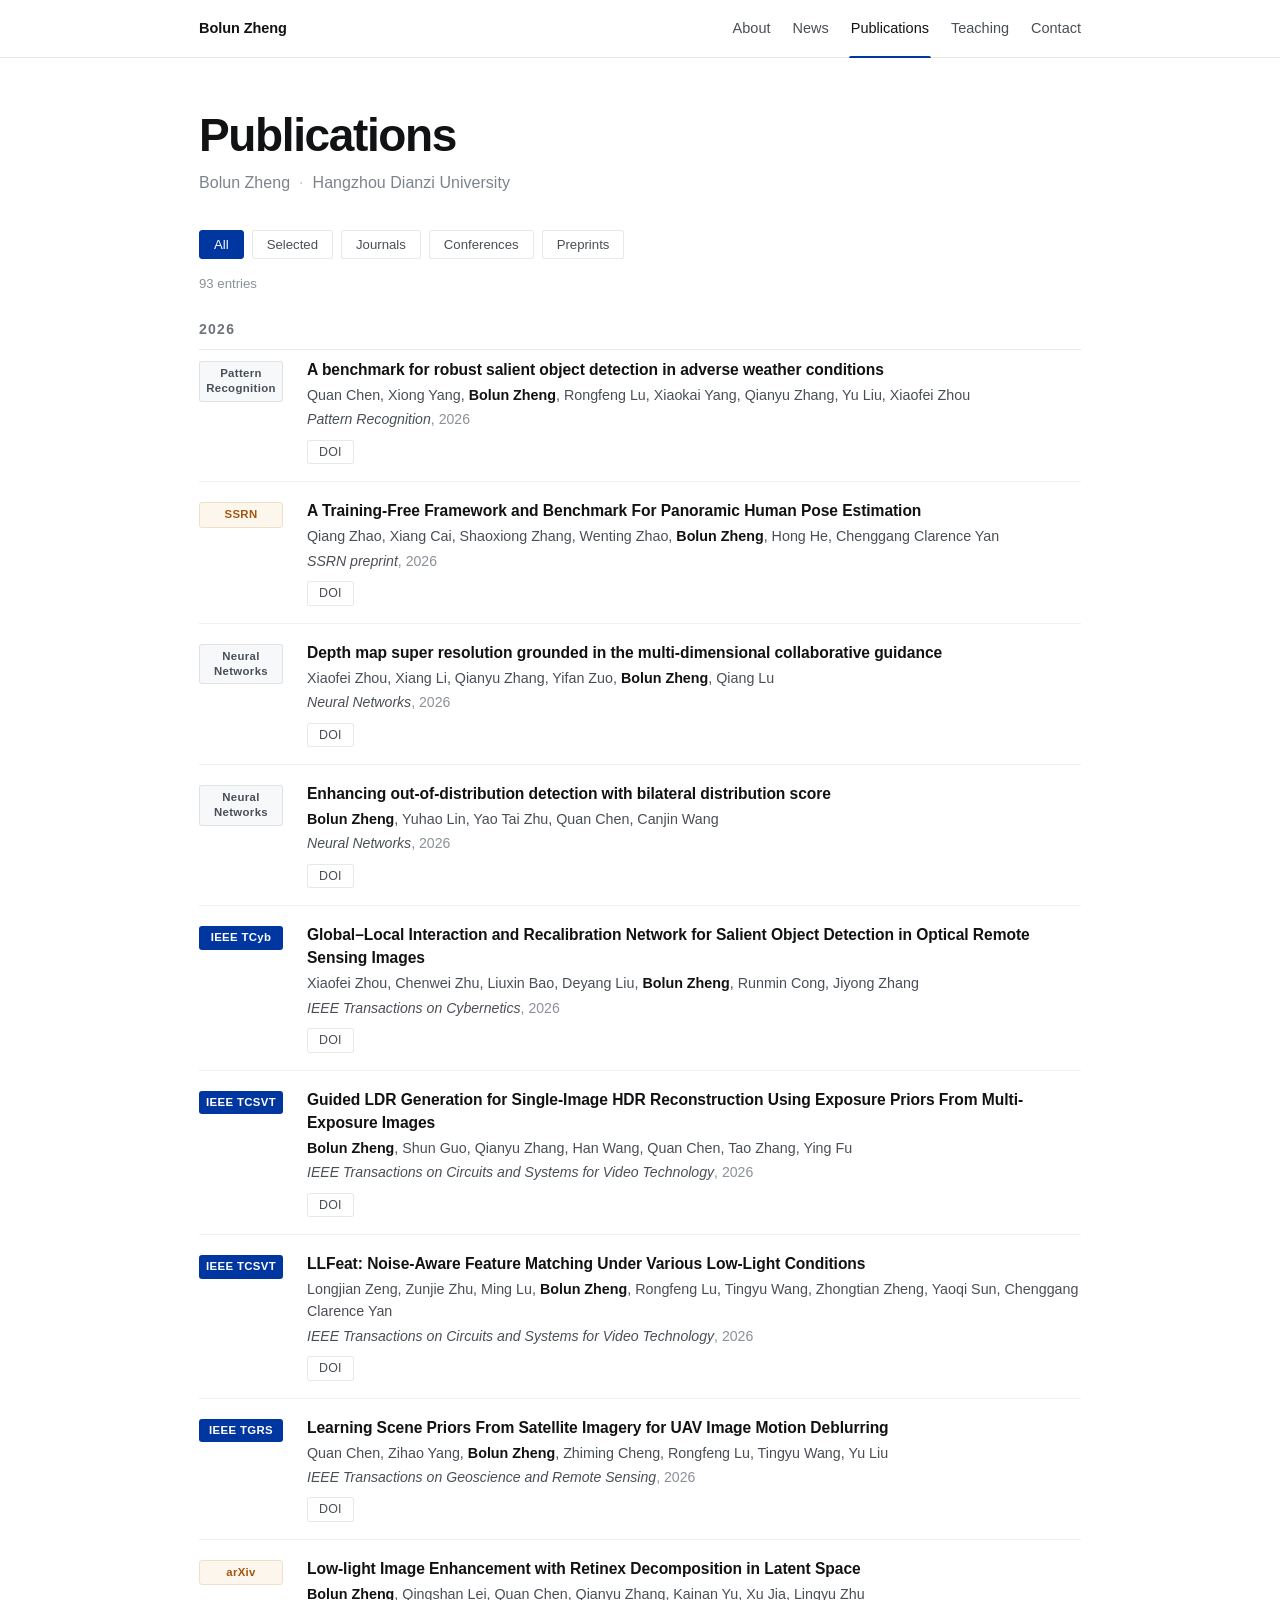
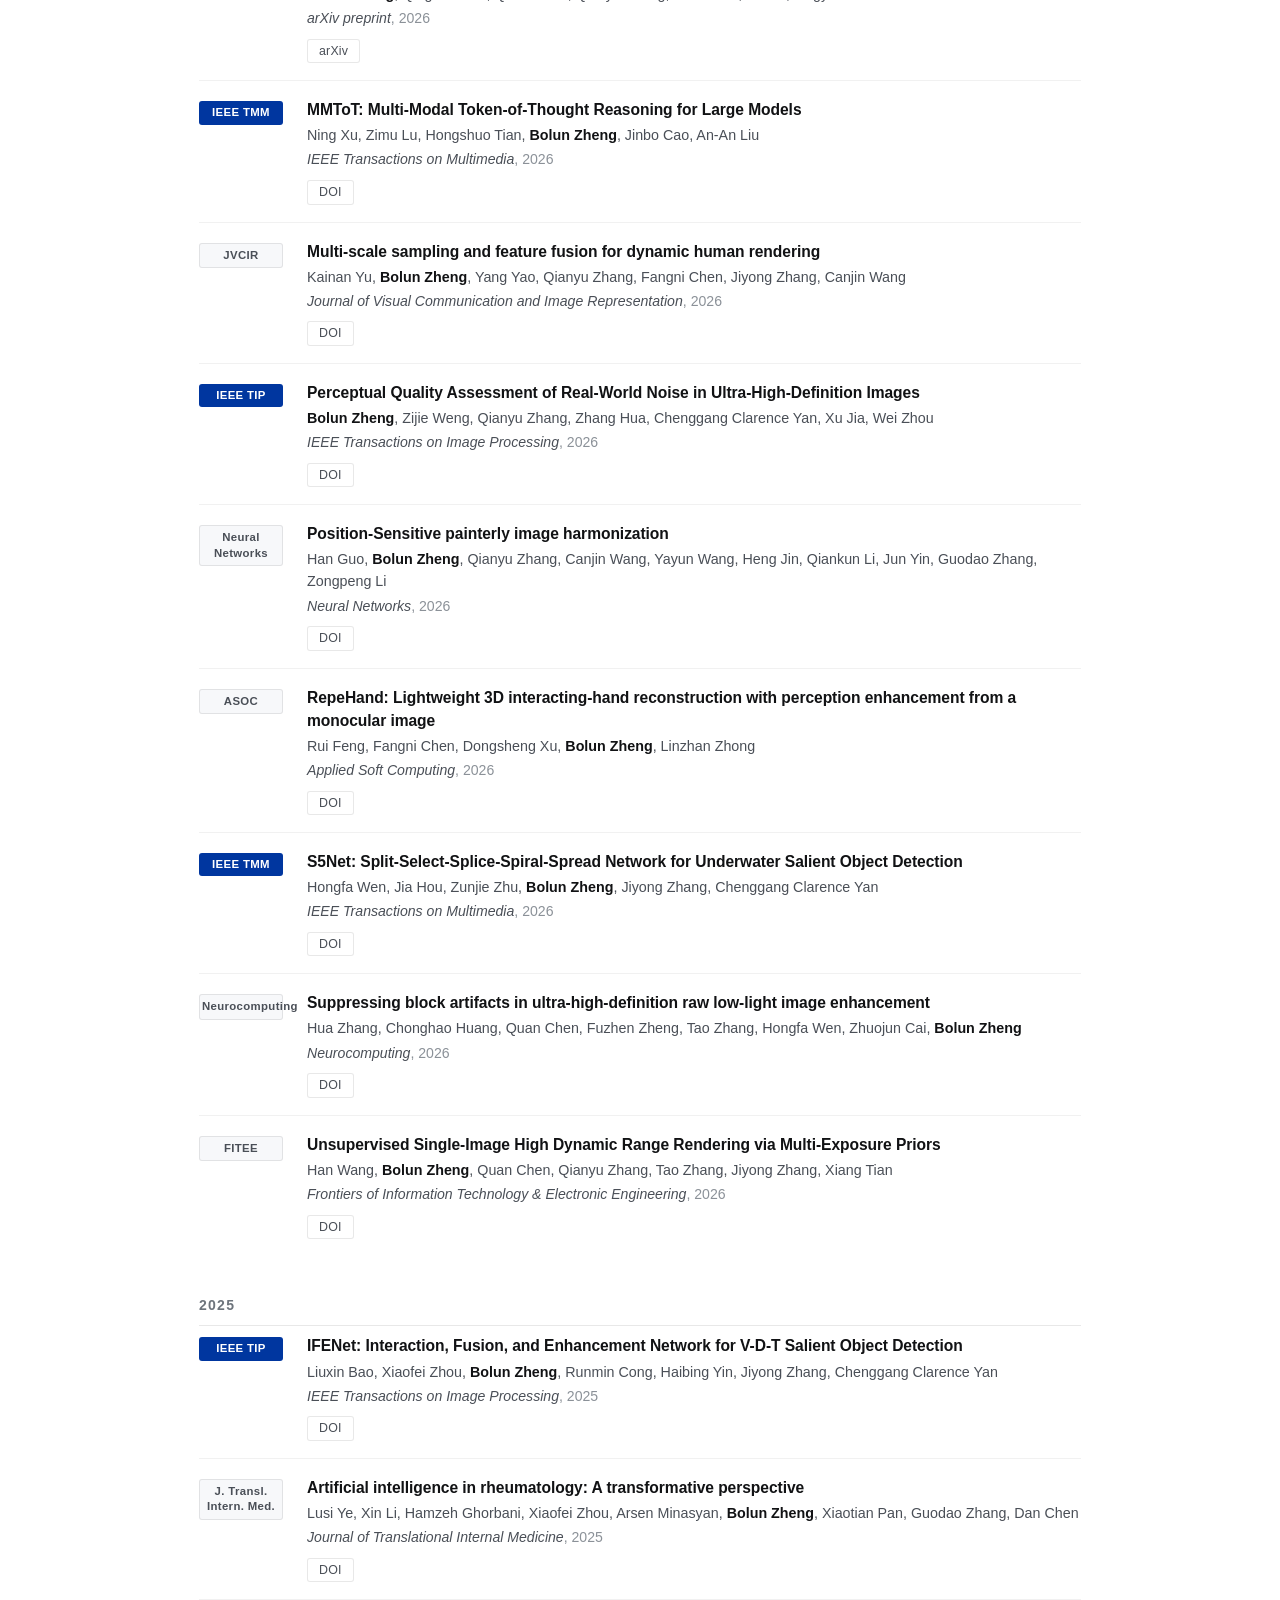
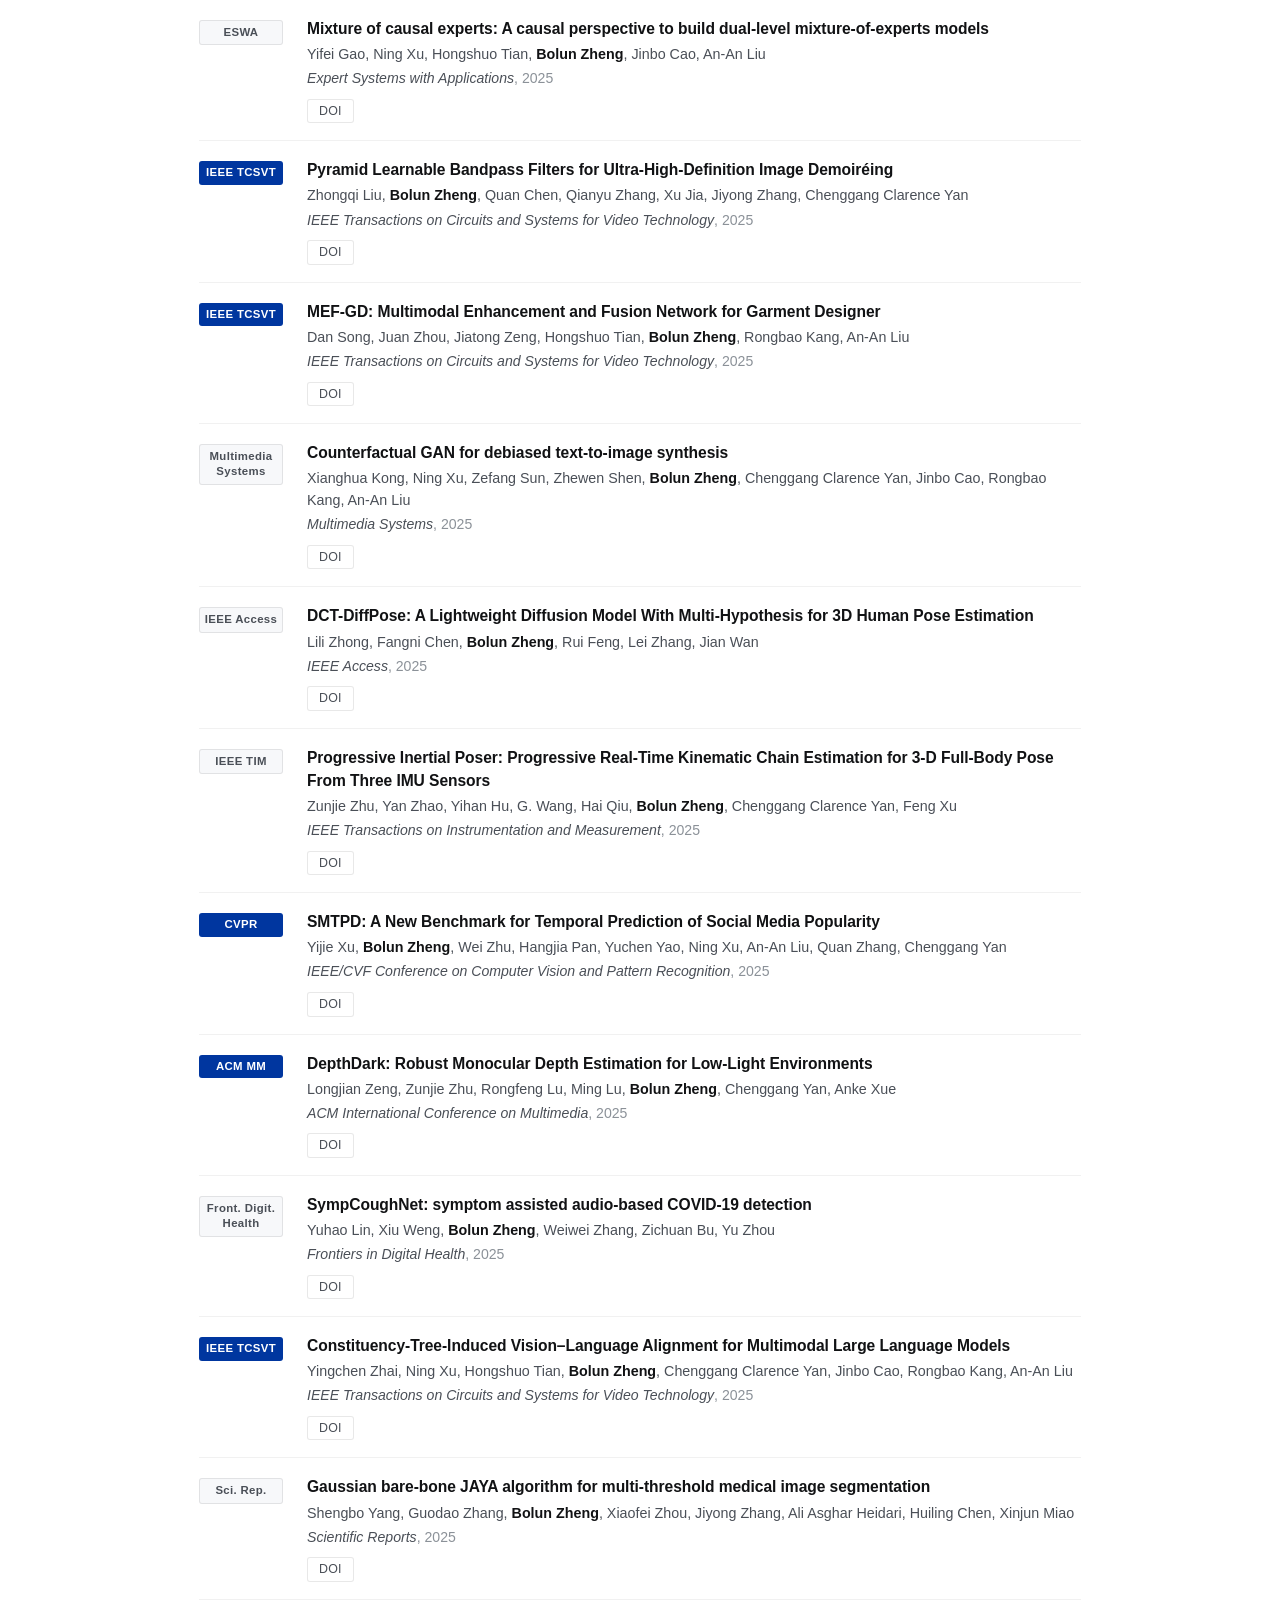
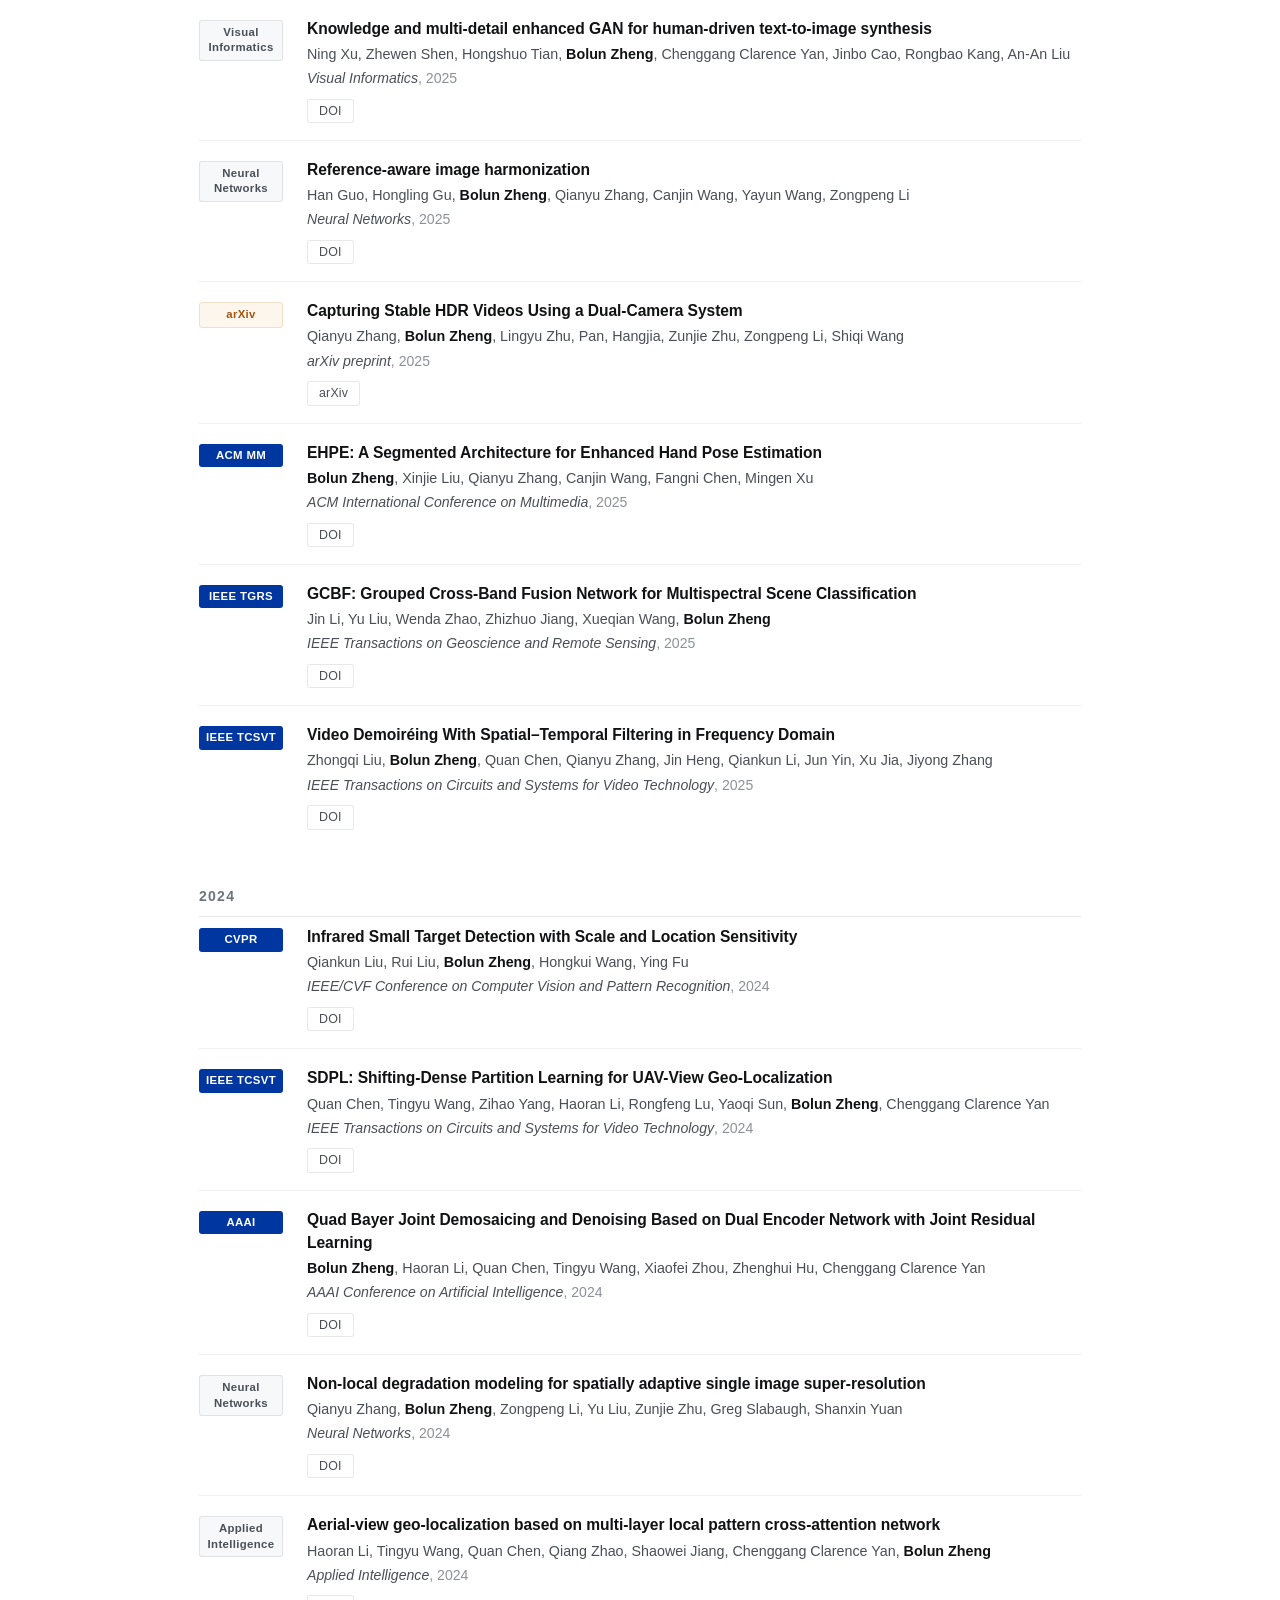
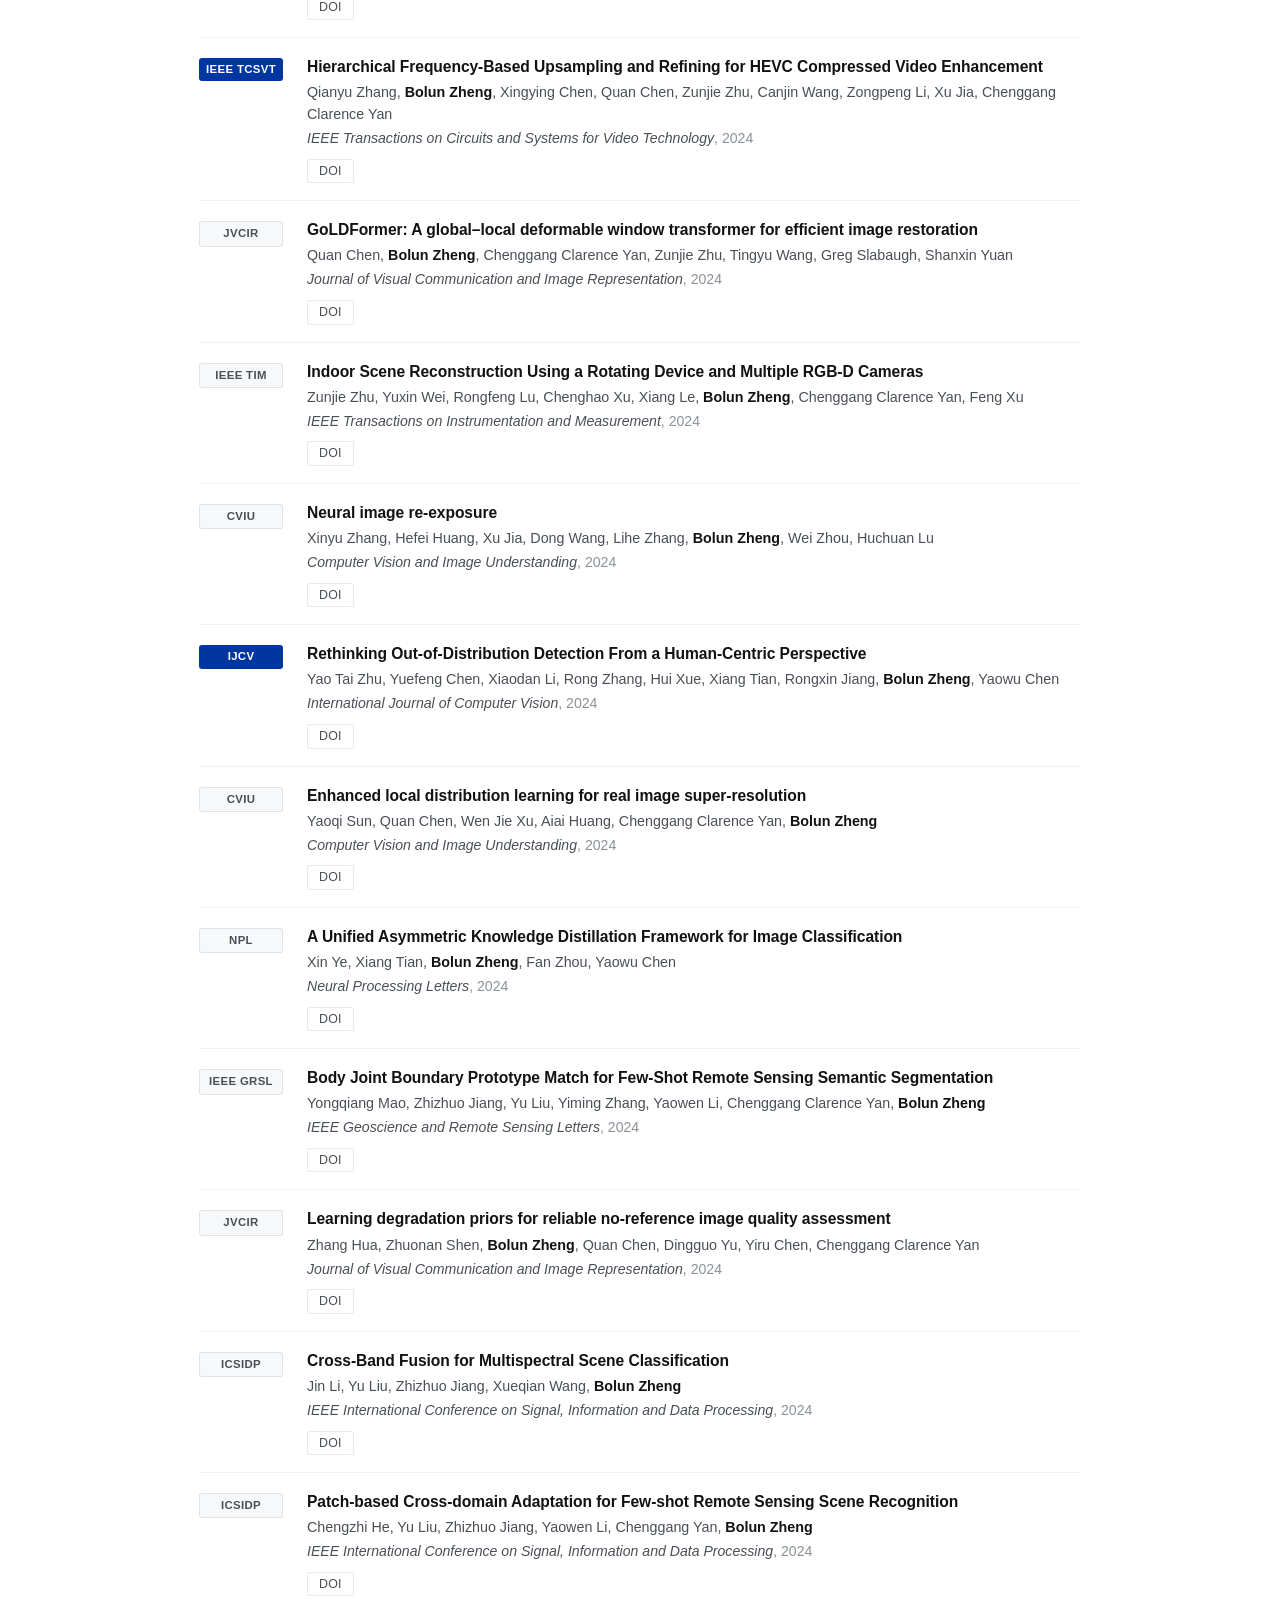
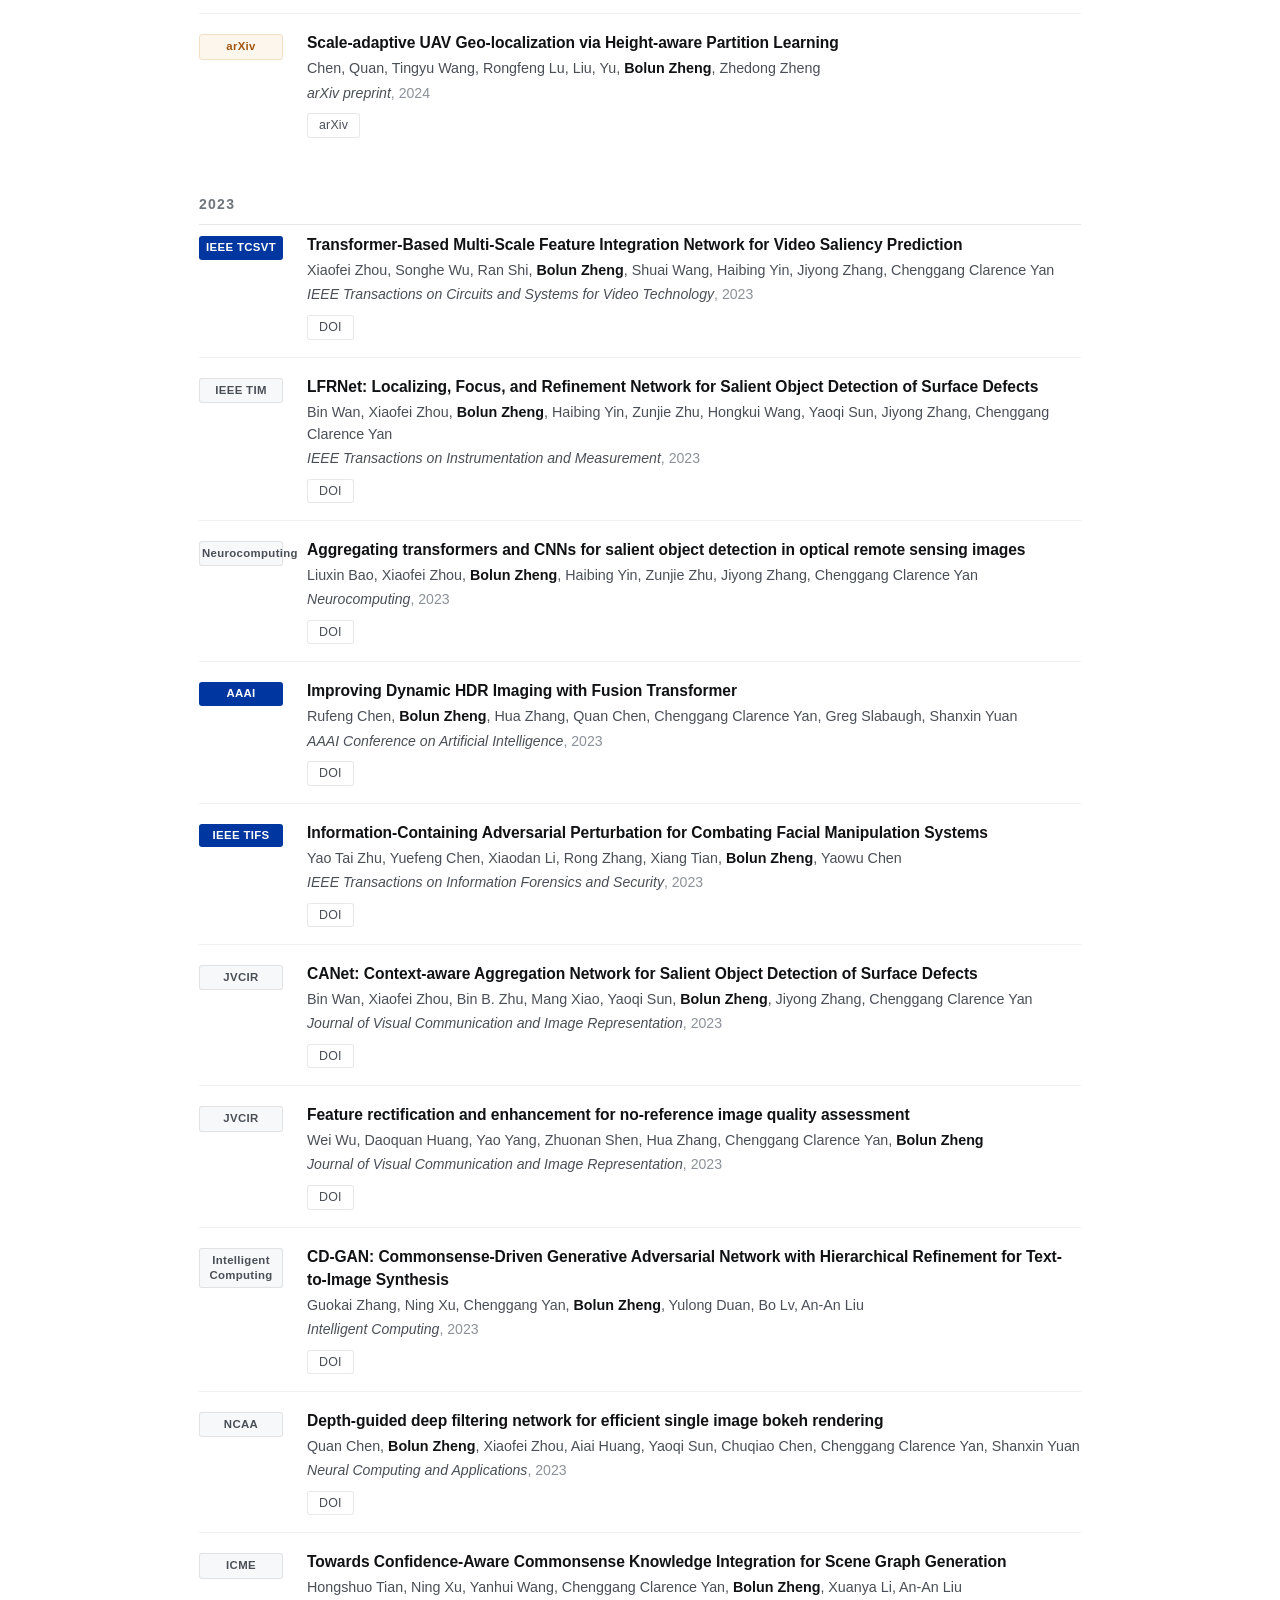
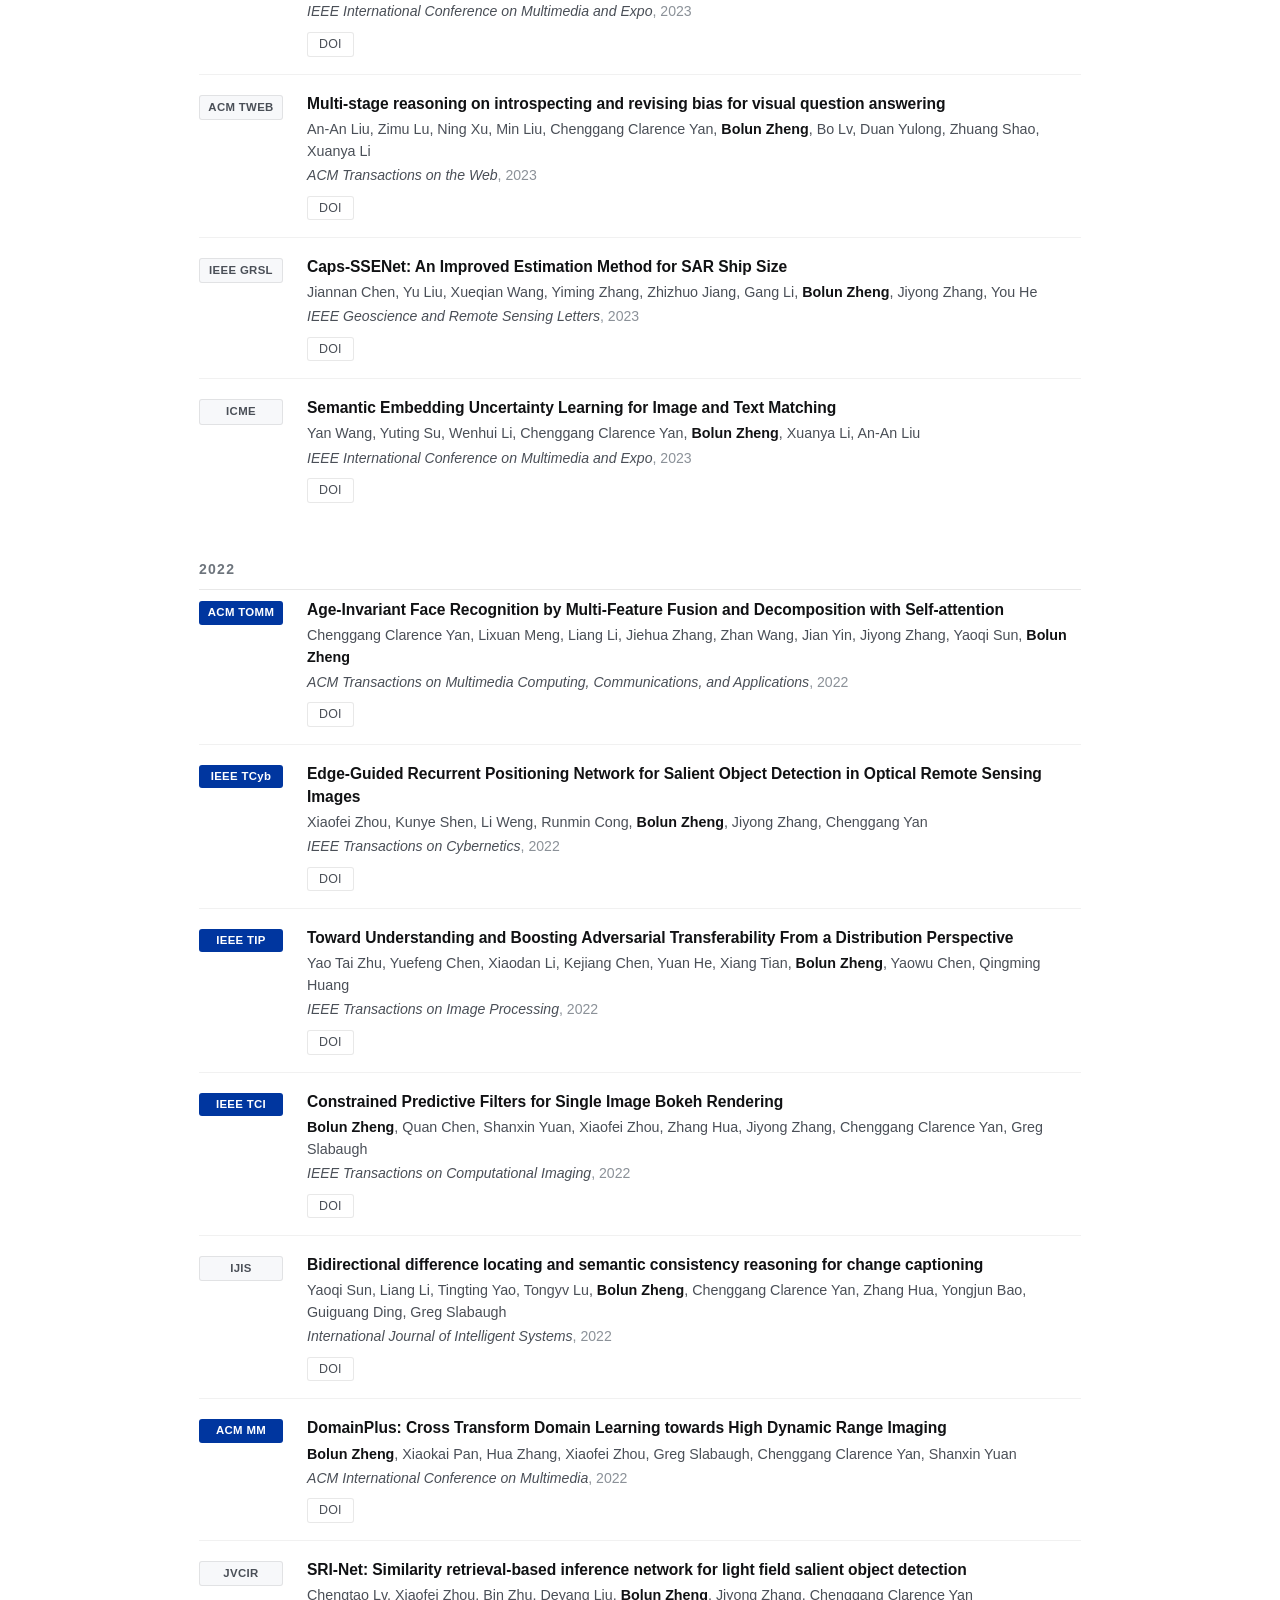
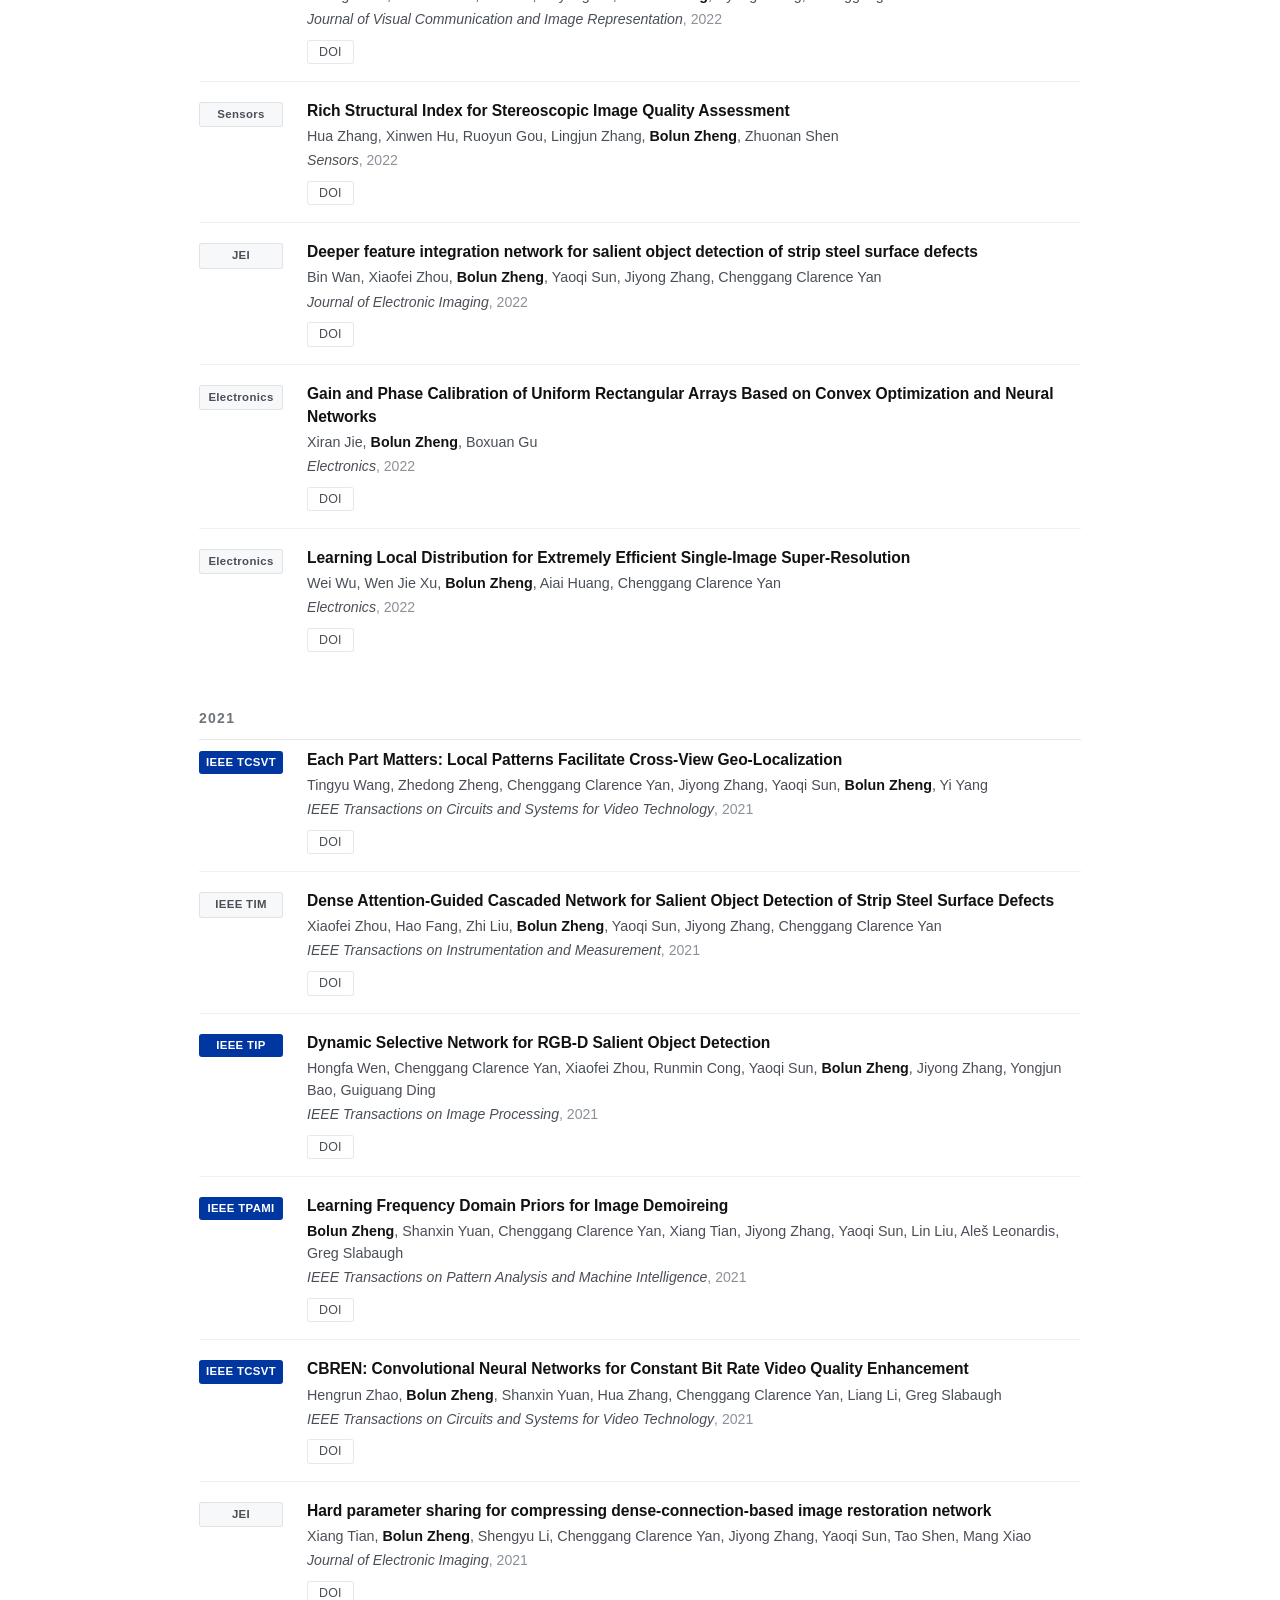
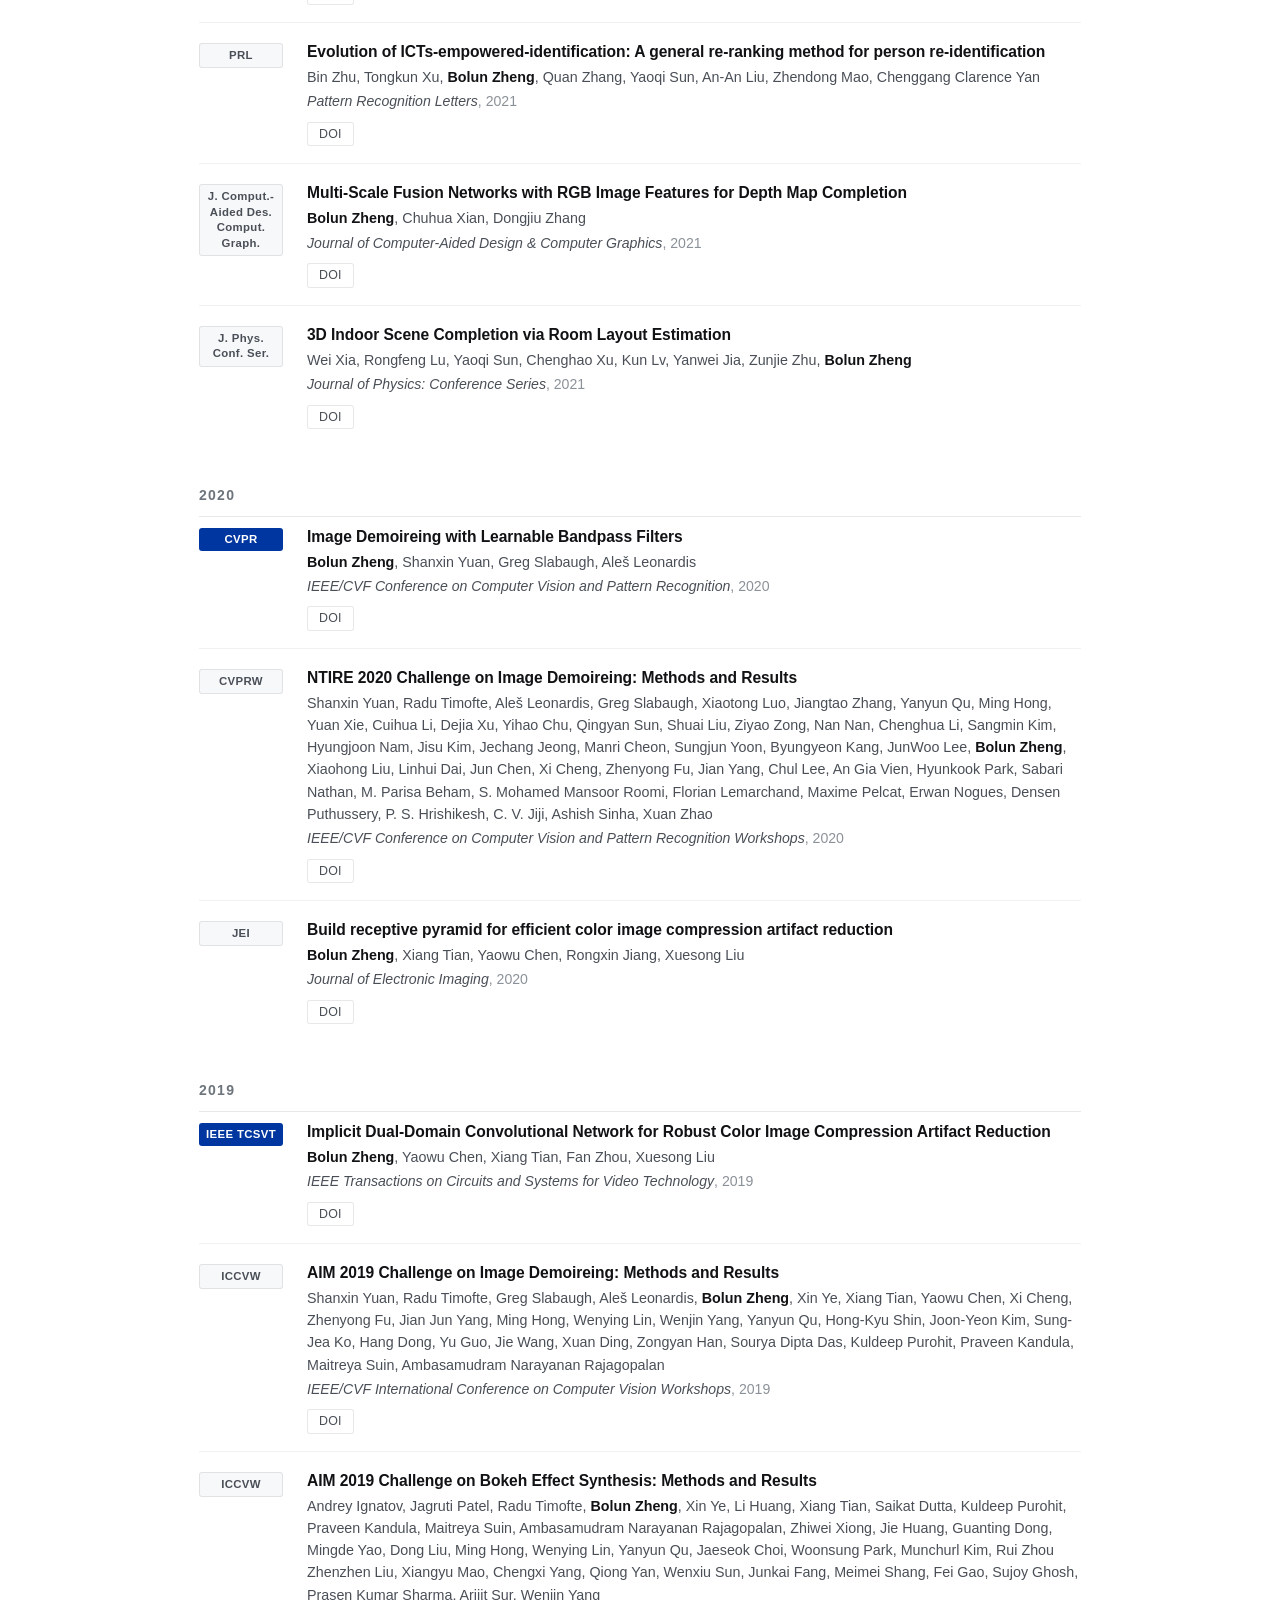
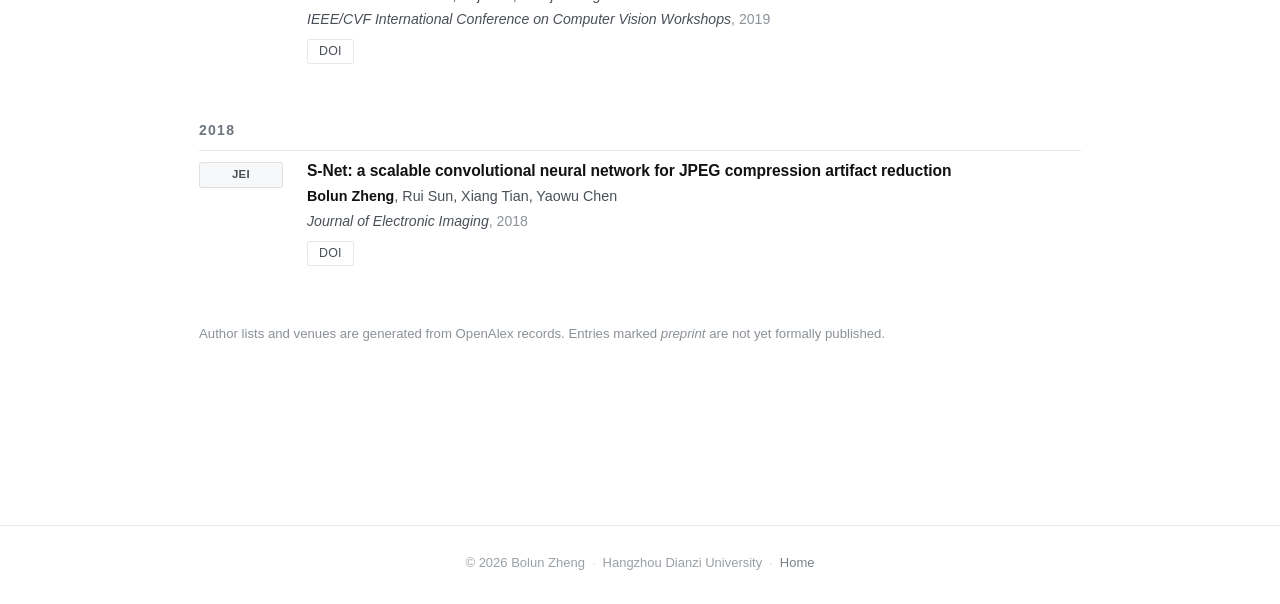
==== commit a8dce1ee: "Remove Research section and its nav entry" ====
--- a/publications.html
+++ b/publications.html
@@ -16,7 +16,6 @@
     <ul class="nav-links">
       <li><a href="index.html">About</a></li>
       <li><a href="index.html#news">News</a></li>
-      <li><a href="index.html#research">Research</a></li>
       <li><a href="publications.html" class="is-active">Publications</a></li>
       <li><a href="index.html#teaching">Teaching</a></li>
       <li><a href="index.html#contact">Contact</a></li>
--- a/assets/css/style.css
+++ b/assets/css/style.css
@@ -258,24 +258,6 @@
 }
 .news-table td strong { color: var(--ink); font-weight: 600; }
 
-/* ------------------------------ research ------------------------------ */
-
-.areas {
-  display: grid;
-  grid-template-columns: 1fr 1fr;
-  gap: 22px 40px;
-}
-.area h3 {
-  font-size: 15.5px;
-  margin-bottom: 3px;
-}
-.area p {
-  font-size: 14.6px;
-  line-height: 1.62;
-  color: var(--ink-2);
-  margin: 0;
-}
-
 /* ------------------------------ publications ------------------------------ */
 
 ol.bib {
@@ -479,7 +461,6 @@
   .about { grid-template-columns: 1fr; gap: 26px; }
   .portrait { order: -1; width: 132px; }
 
-  .areas { grid-template-columns: 1fr; gap: 18px; }
 
   li.pub { grid-template-columns: 72px minmax(0, 1fr); gap: 0 16px; }
   .venue-badge { font-size: 10.6px; }
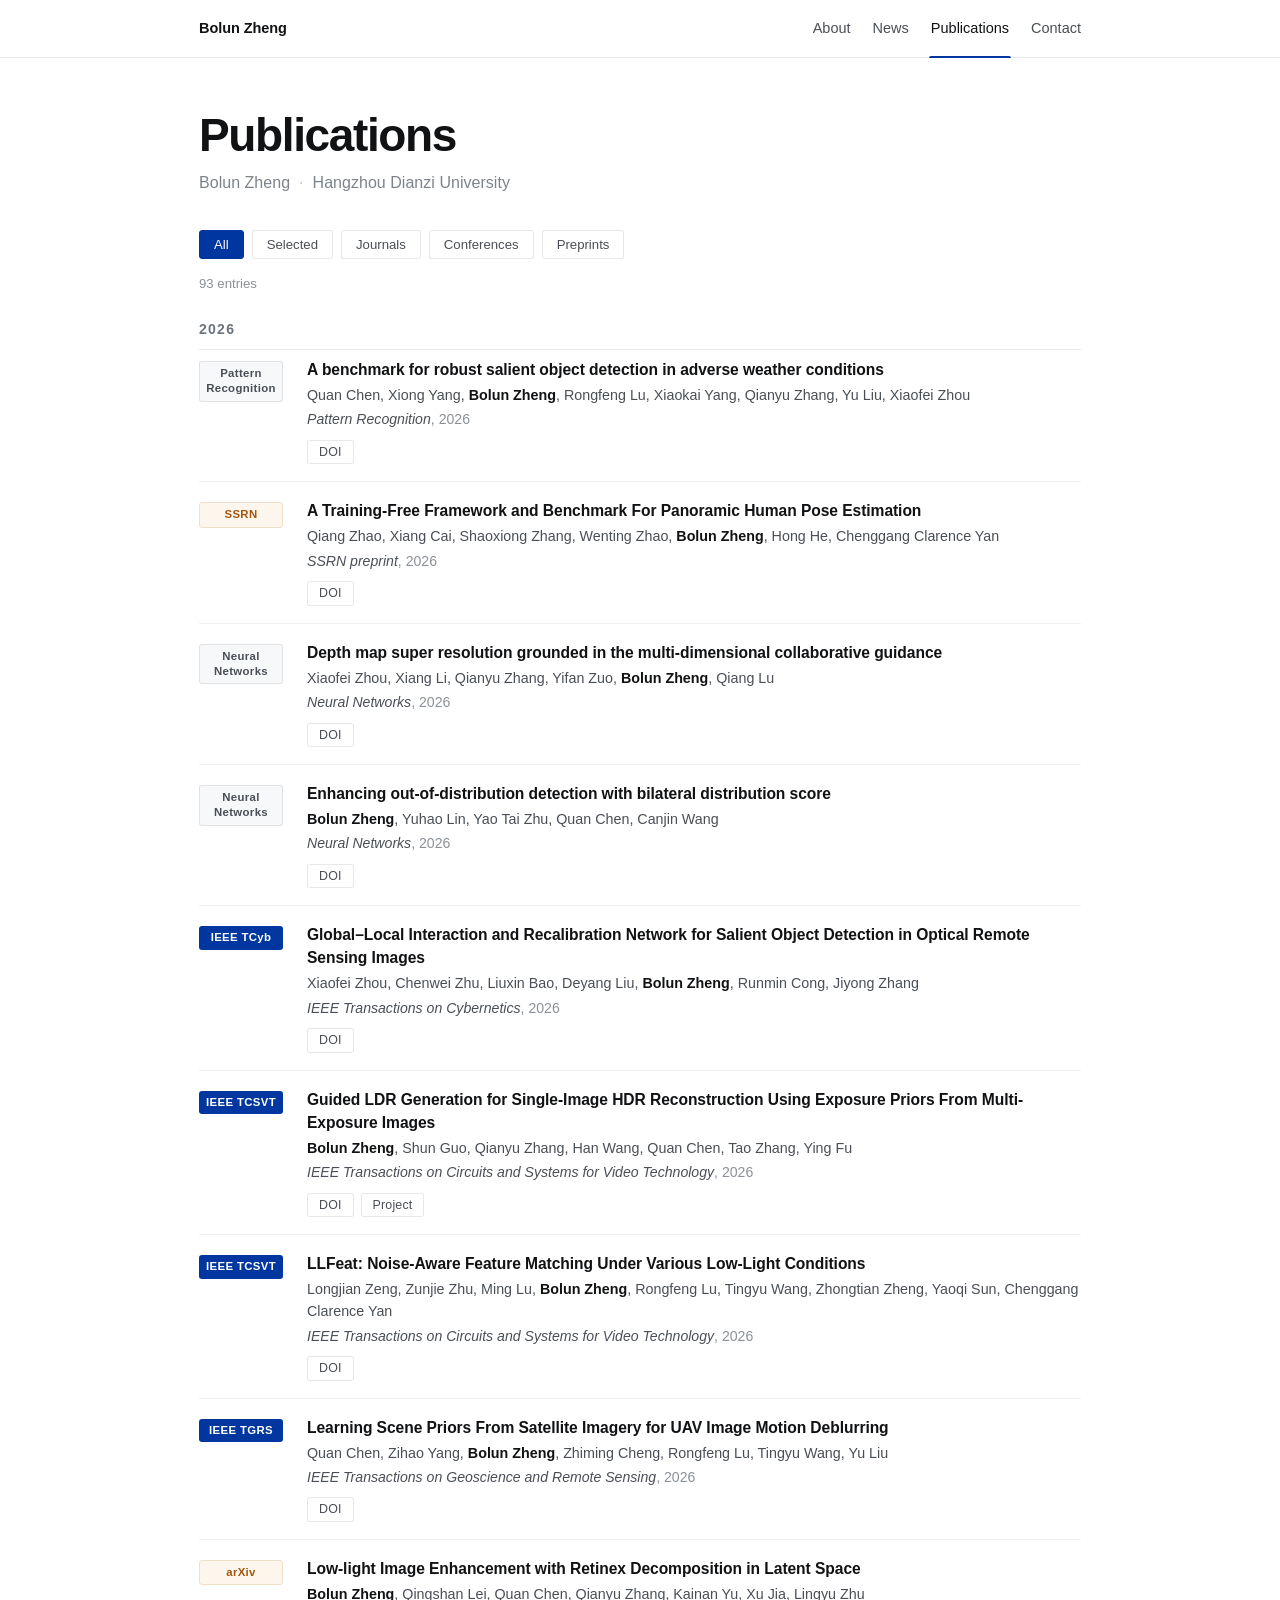
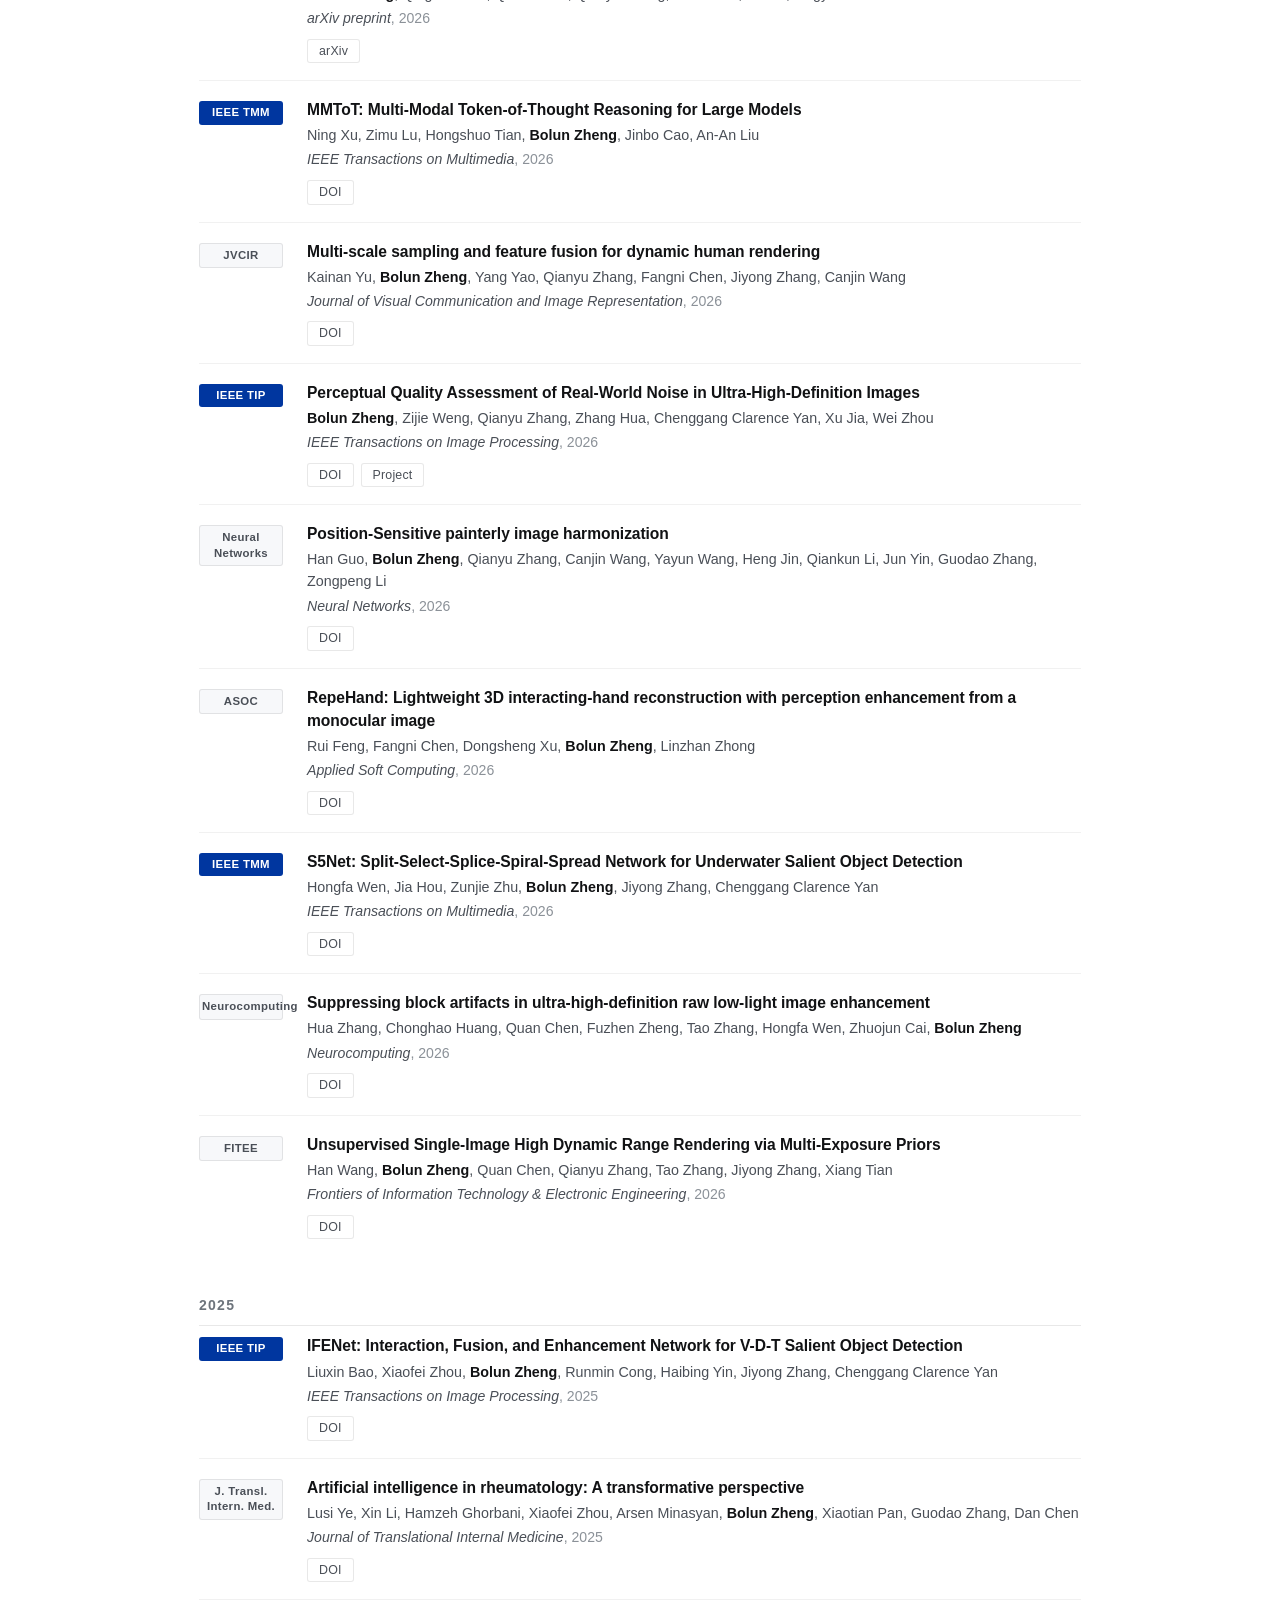
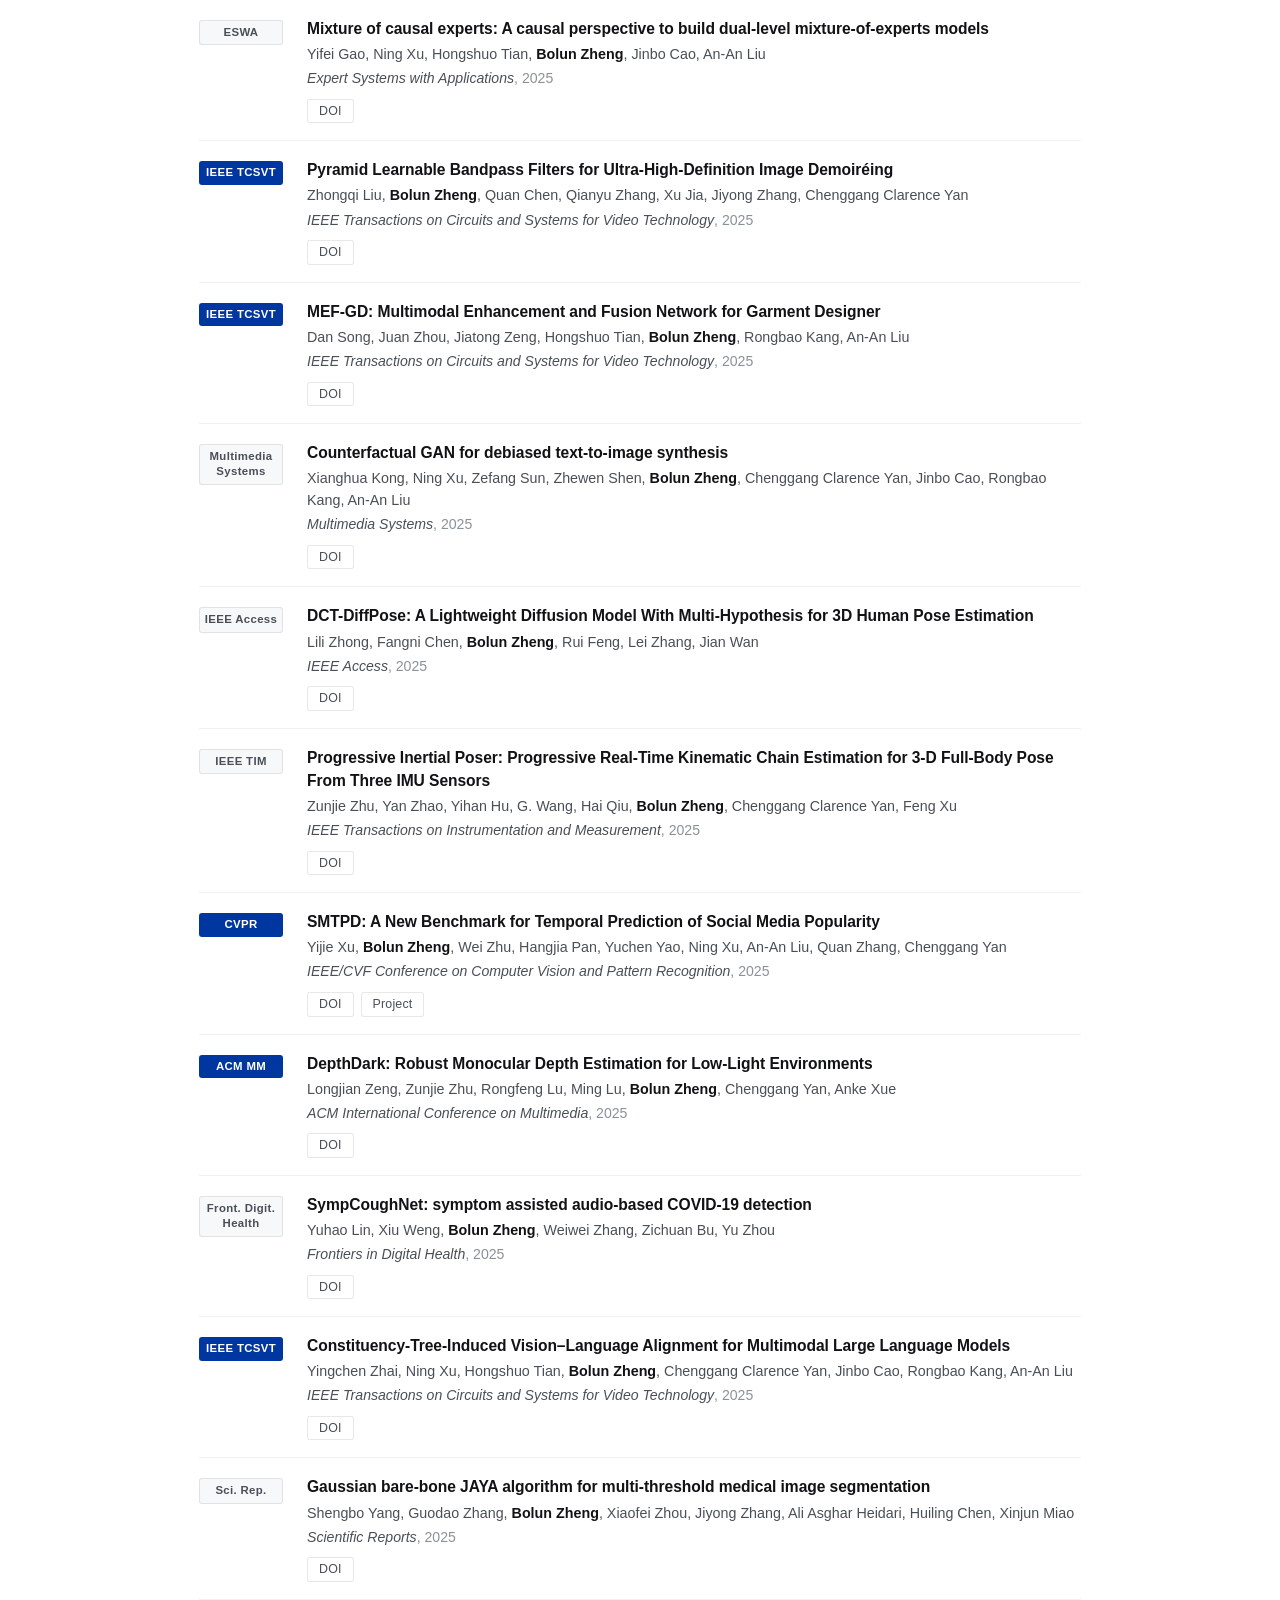
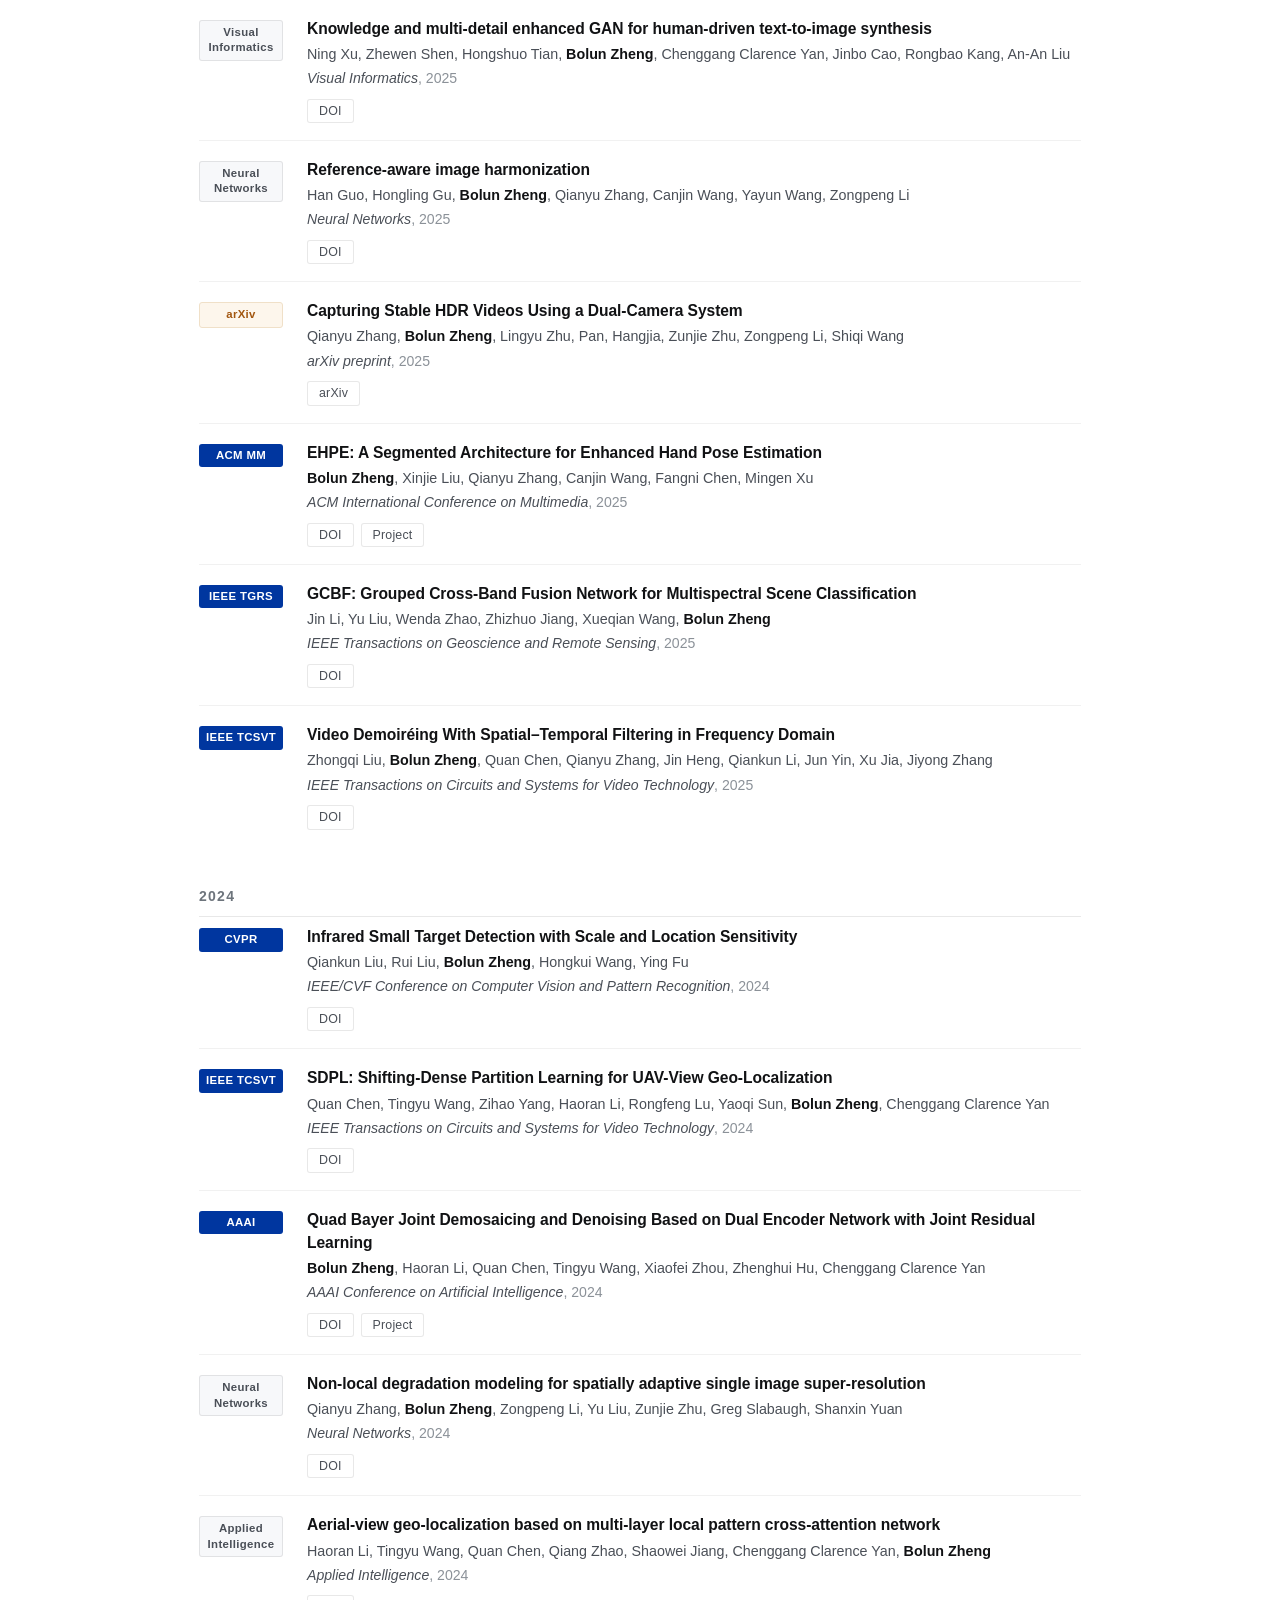
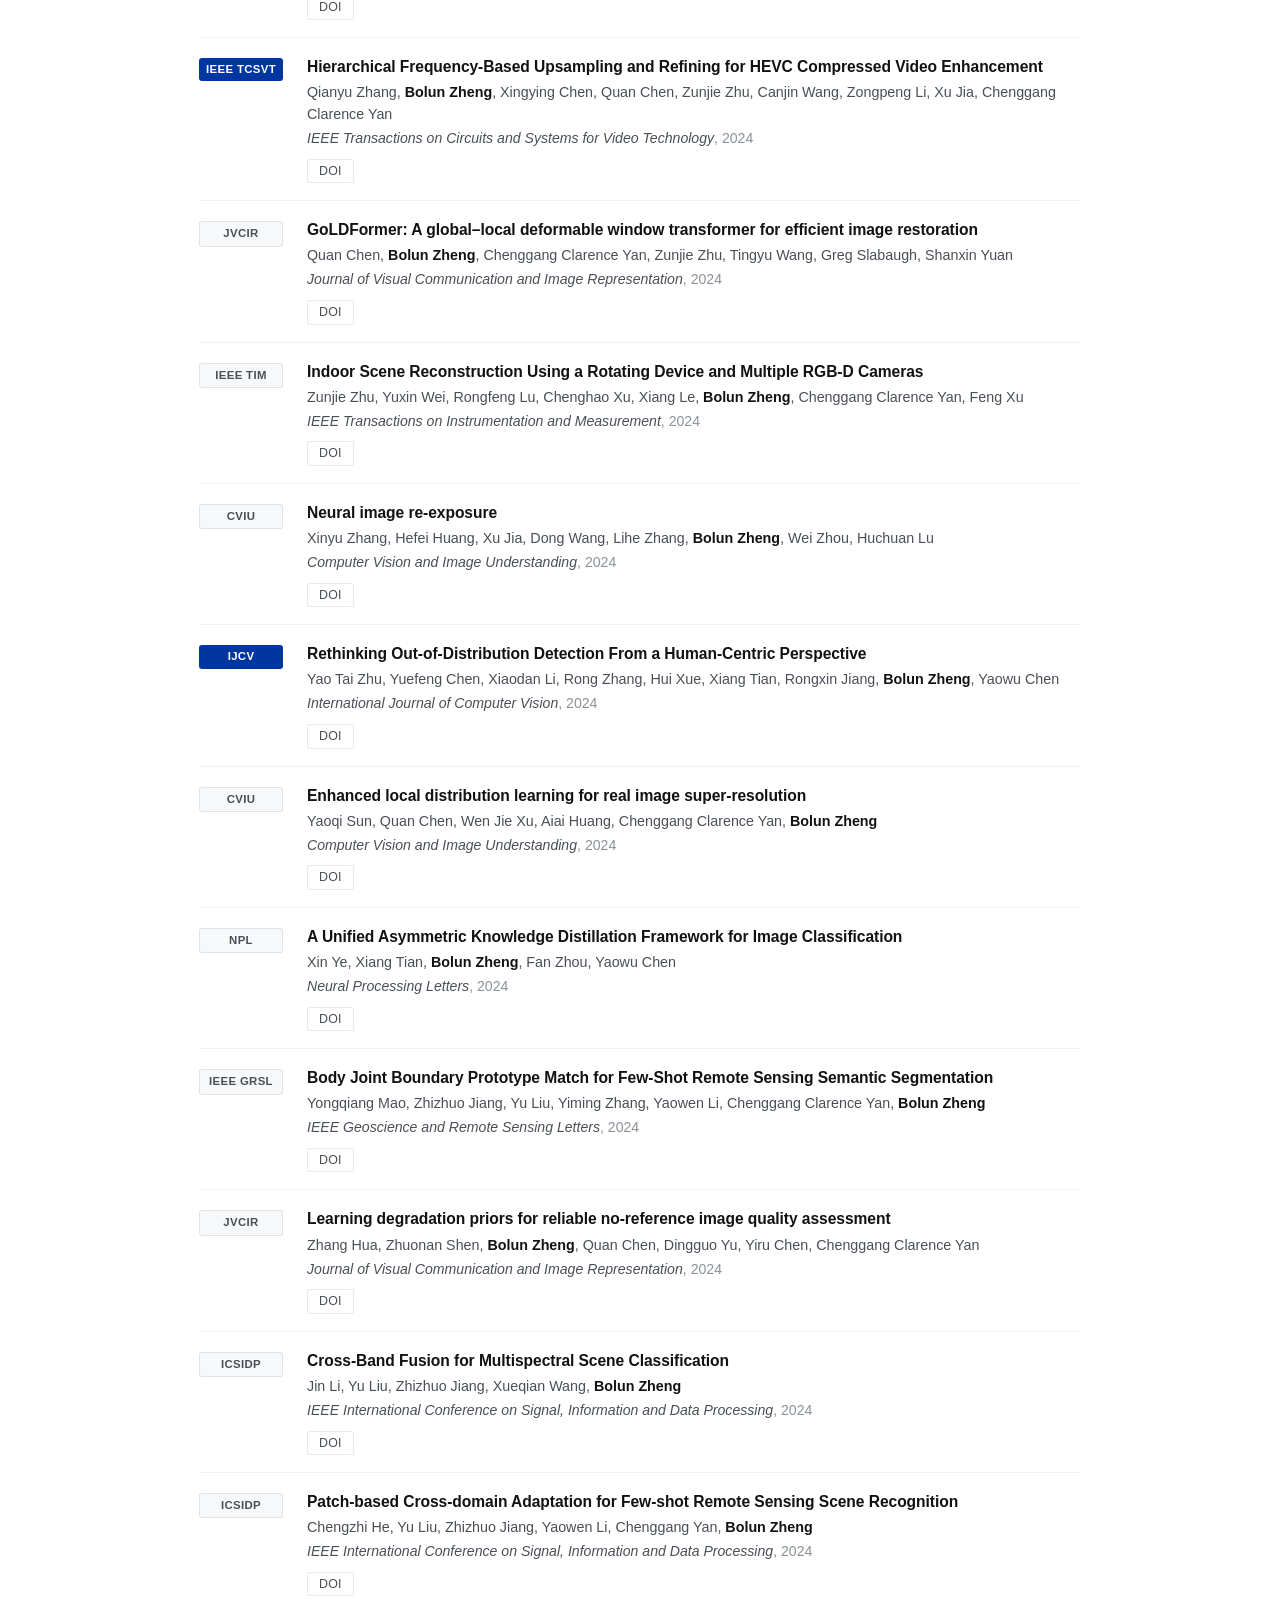
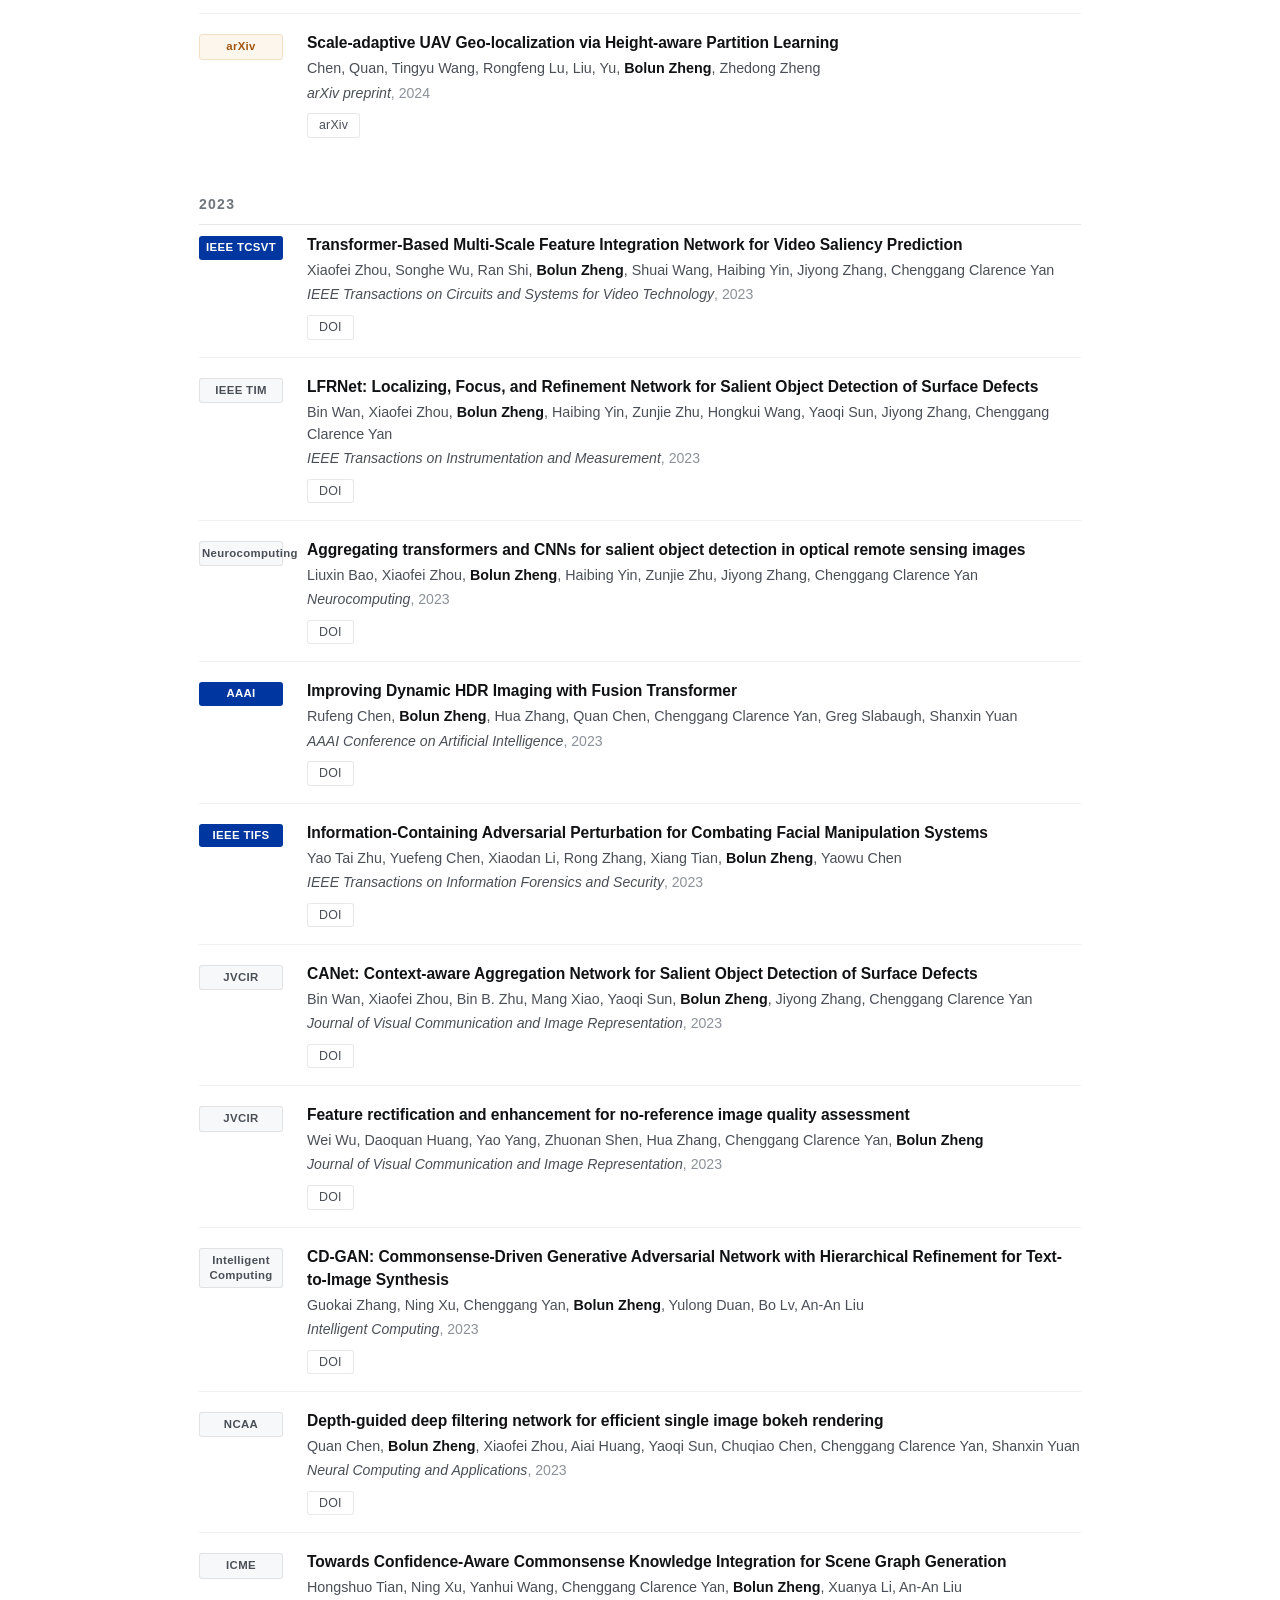
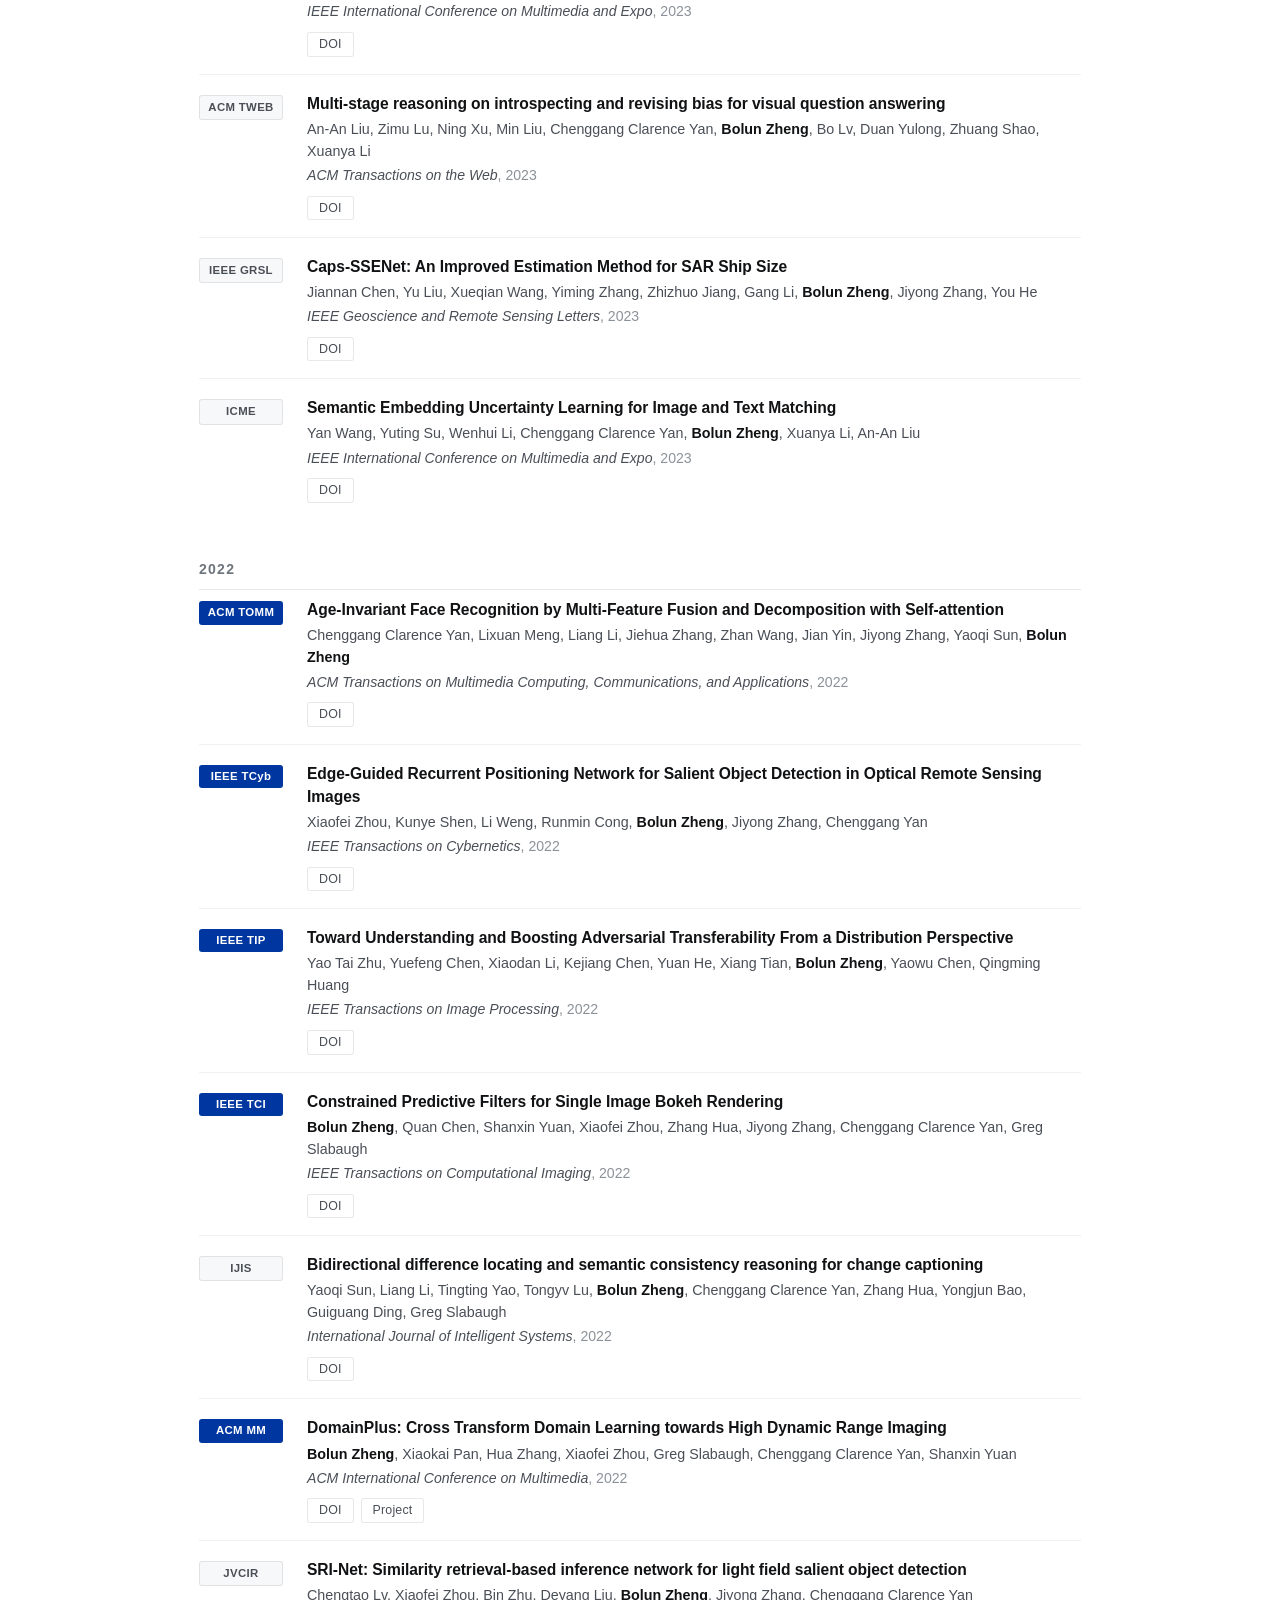
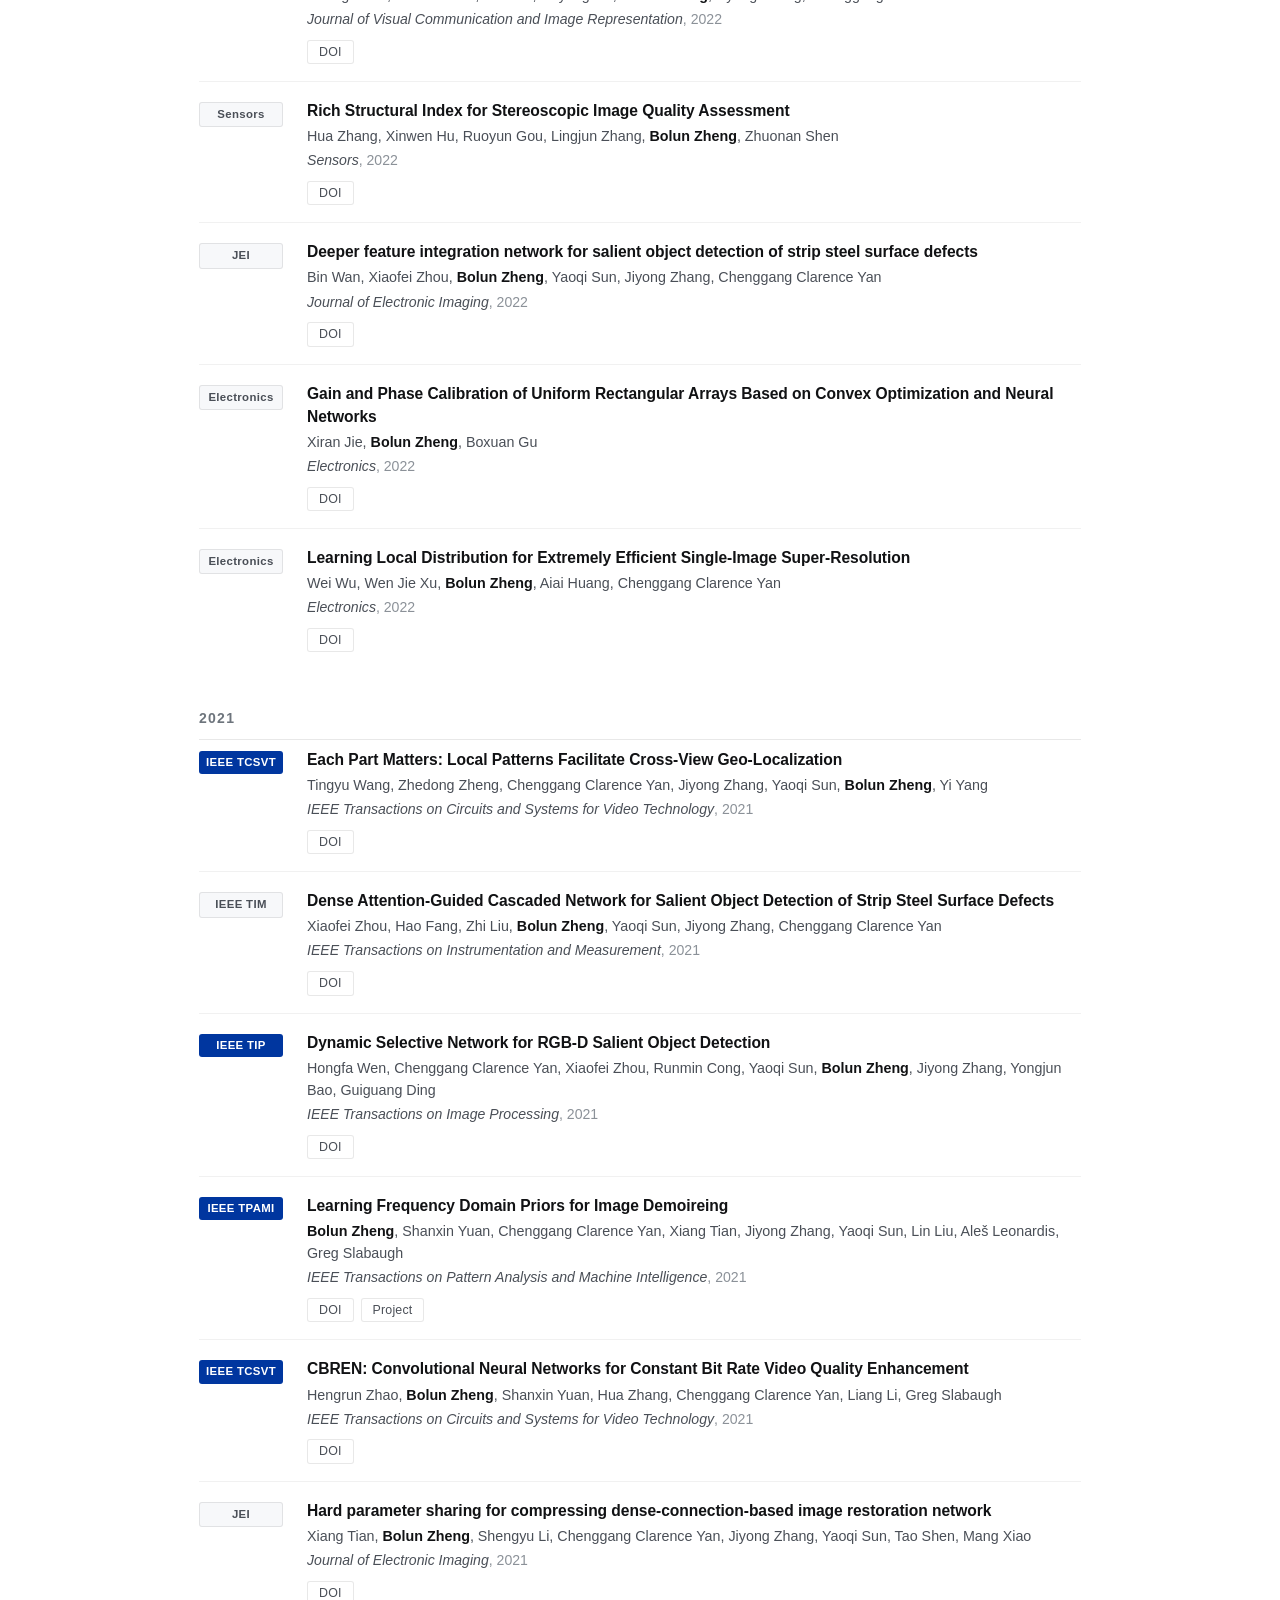
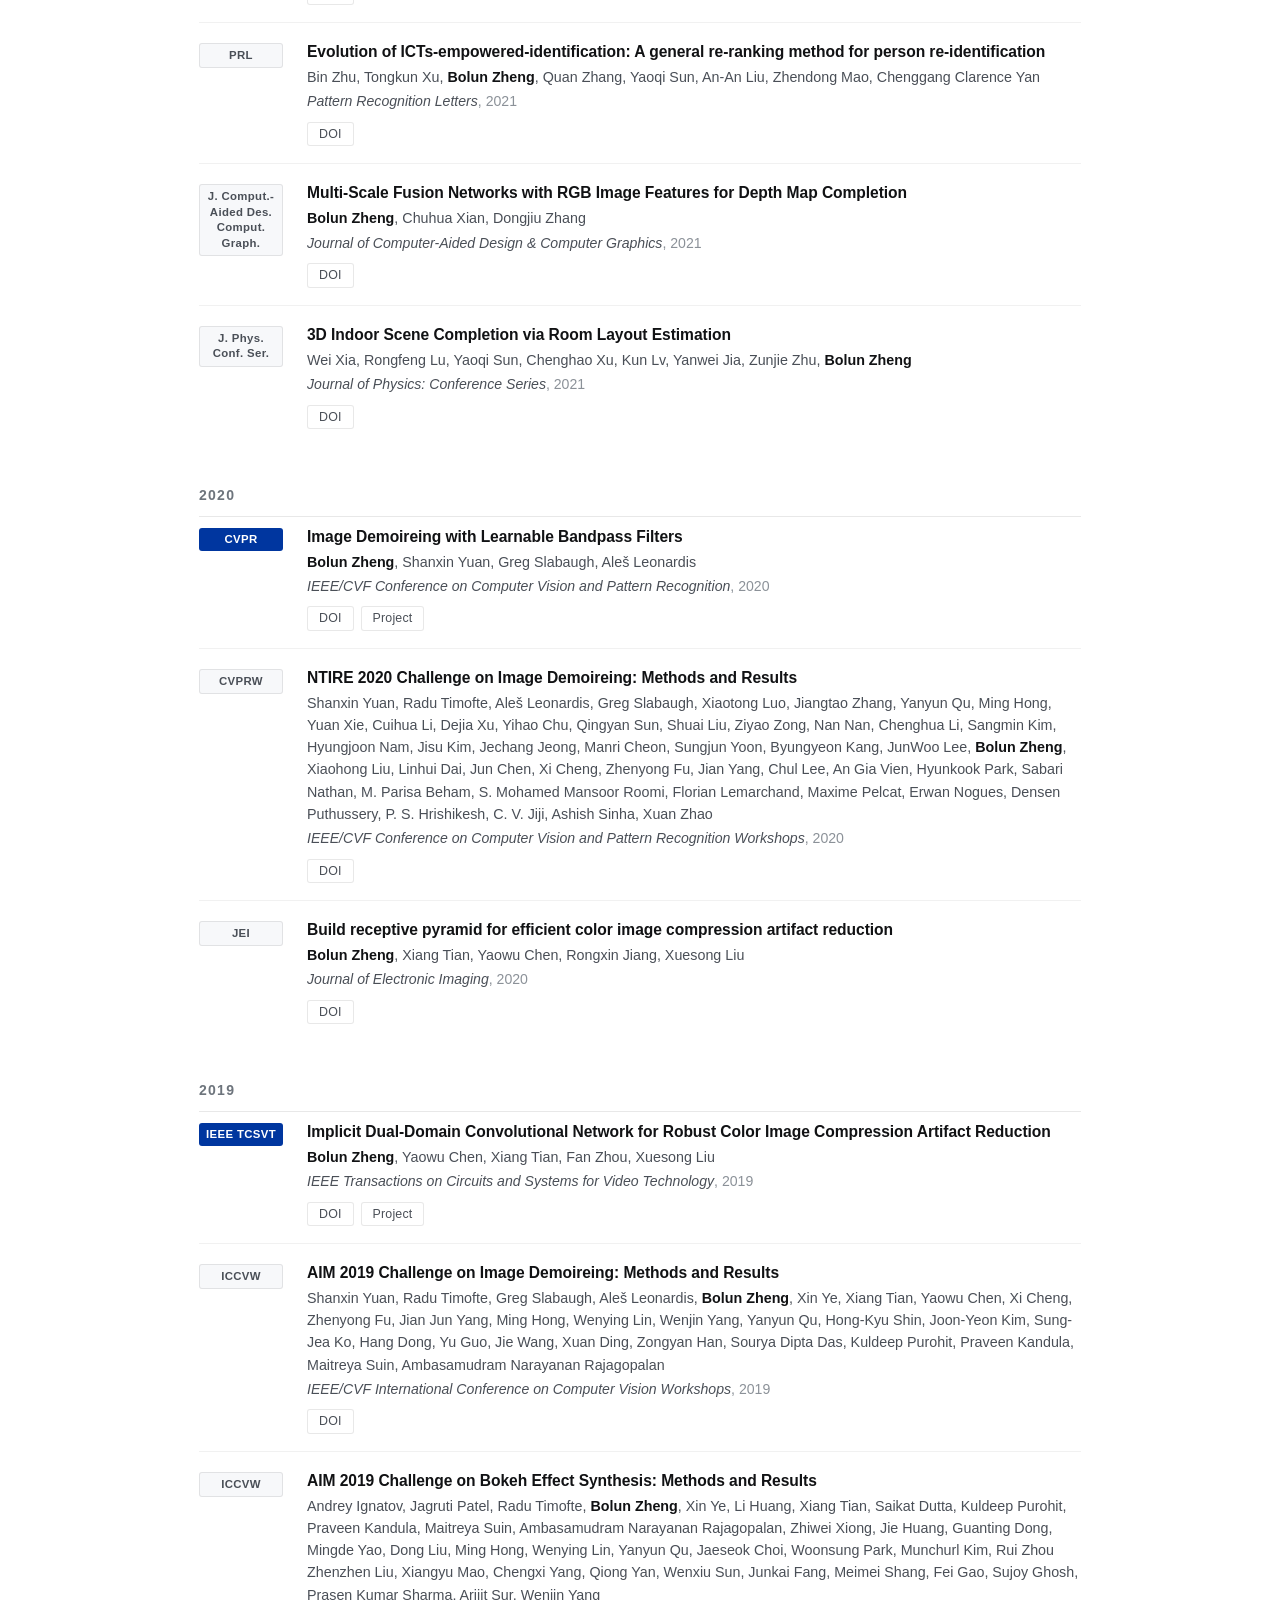
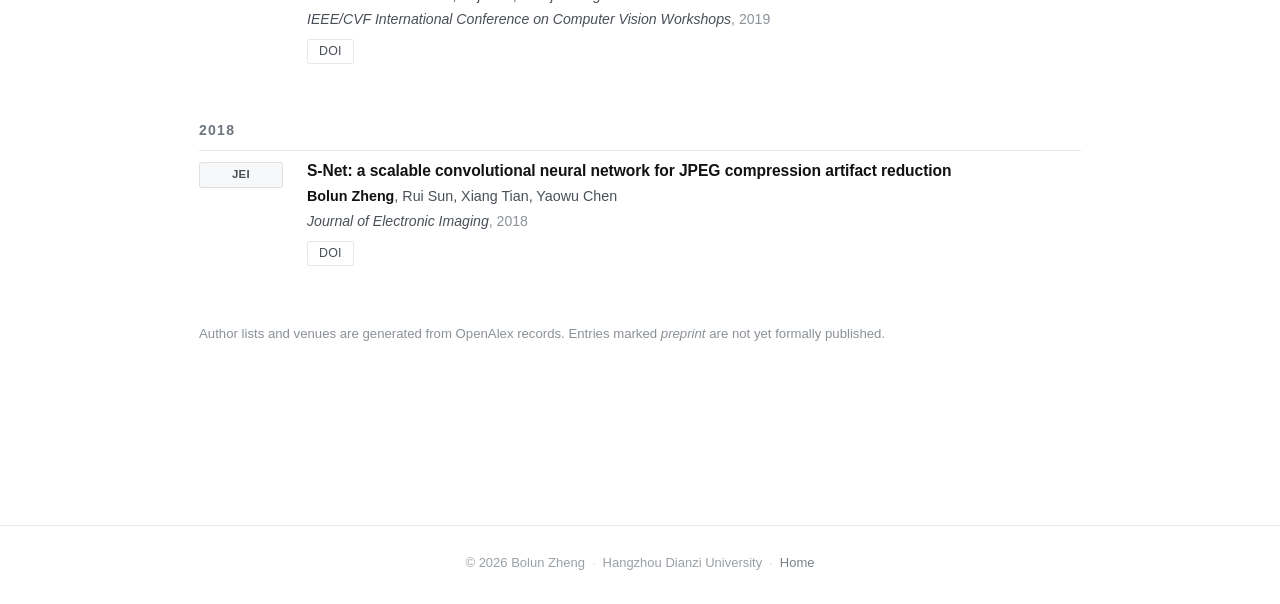
==== commit 4c9a9312: "Remove Teaching section" ====
--- a/publications.html
+++ b/publications.html
@@ -17,7 +17,6 @@
       <li><a href="index.html">About</a></li>
       <li><a href="index.html#news">News</a></li>
       <li><a href="publications.html" class="is-active">Publications</a></li>
-      <li><a href="index.html#teaching">Teaching</a></li>
       <li><a href="index.html#contact">Contact</a></li>
     </ul>
   </div>
--- a/assets/css/style.css
+++ b/assets/css/style.css
@@ -420,24 +420,6 @@
 }
 .year-head:first-of-type { margin-top: 14px; }
 
-/* ------------------------------ simple blocks ------------------------------ */
-
-.course {
-  display: grid;
-  grid-template-columns: 118px 1fr;
-  gap: 16px;
-  padding: 7px 0;
-  font-size: 15.2px;
-}
-.course dt {
-  font-size: 13.2px;
-  color: var(--ink-3);
-  font-weight: 600;
-  letter-spacing: .01em;
-  padding-top: 2px;
-}
-.course dd { margin: 0; color: var(--ink-2); }
-
 /* ------------------------------ footer ------------------------------ */
 
 .site-foot {
@@ -505,7 +487,6 @@
   li.pub { grid-template-columns: 1fr; gap: 7px; padding: 15px 0; }
   .venue-badge { width: auto; display: inline-block; padding: 3px 9px; margin: 0; font-size: 10.8px; }
 
-  .course { grid-template-columns: 1fr; gap: 1px; }
   .portrait { width: 112px; }
 }
 
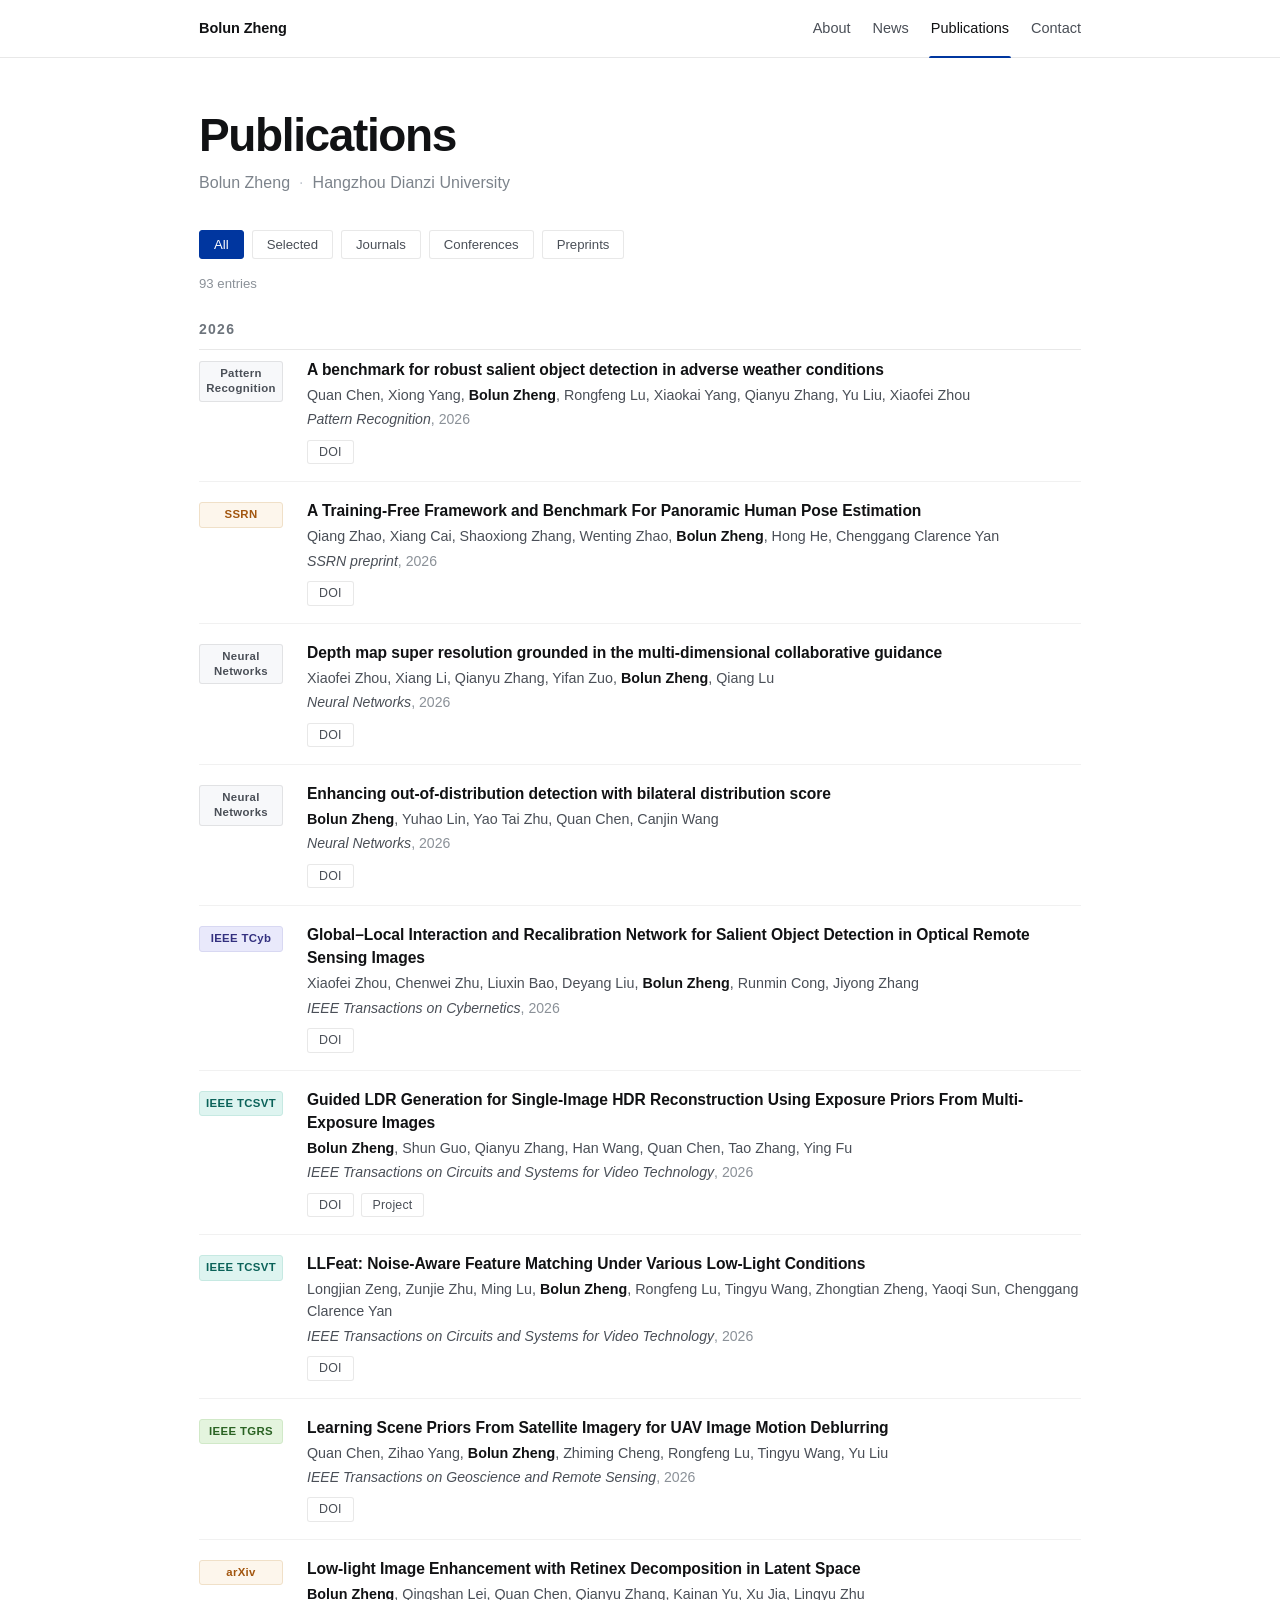
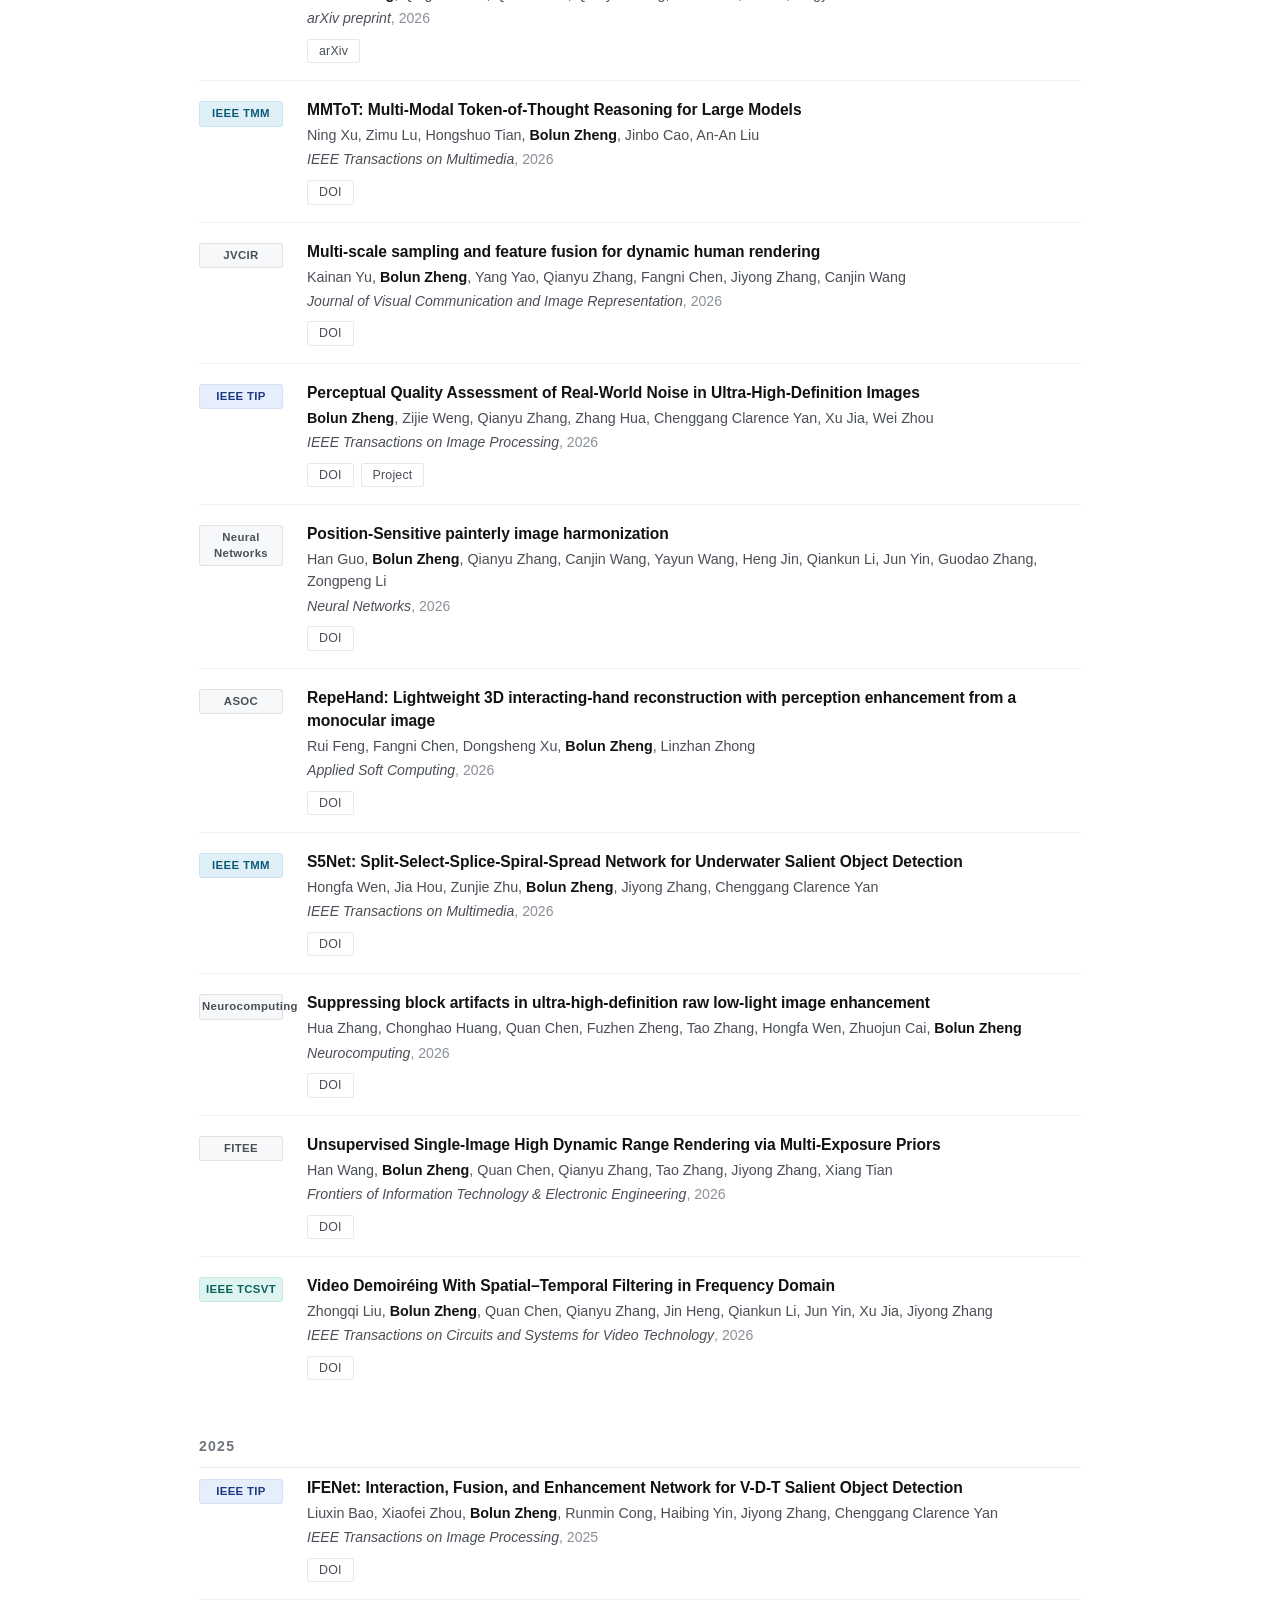
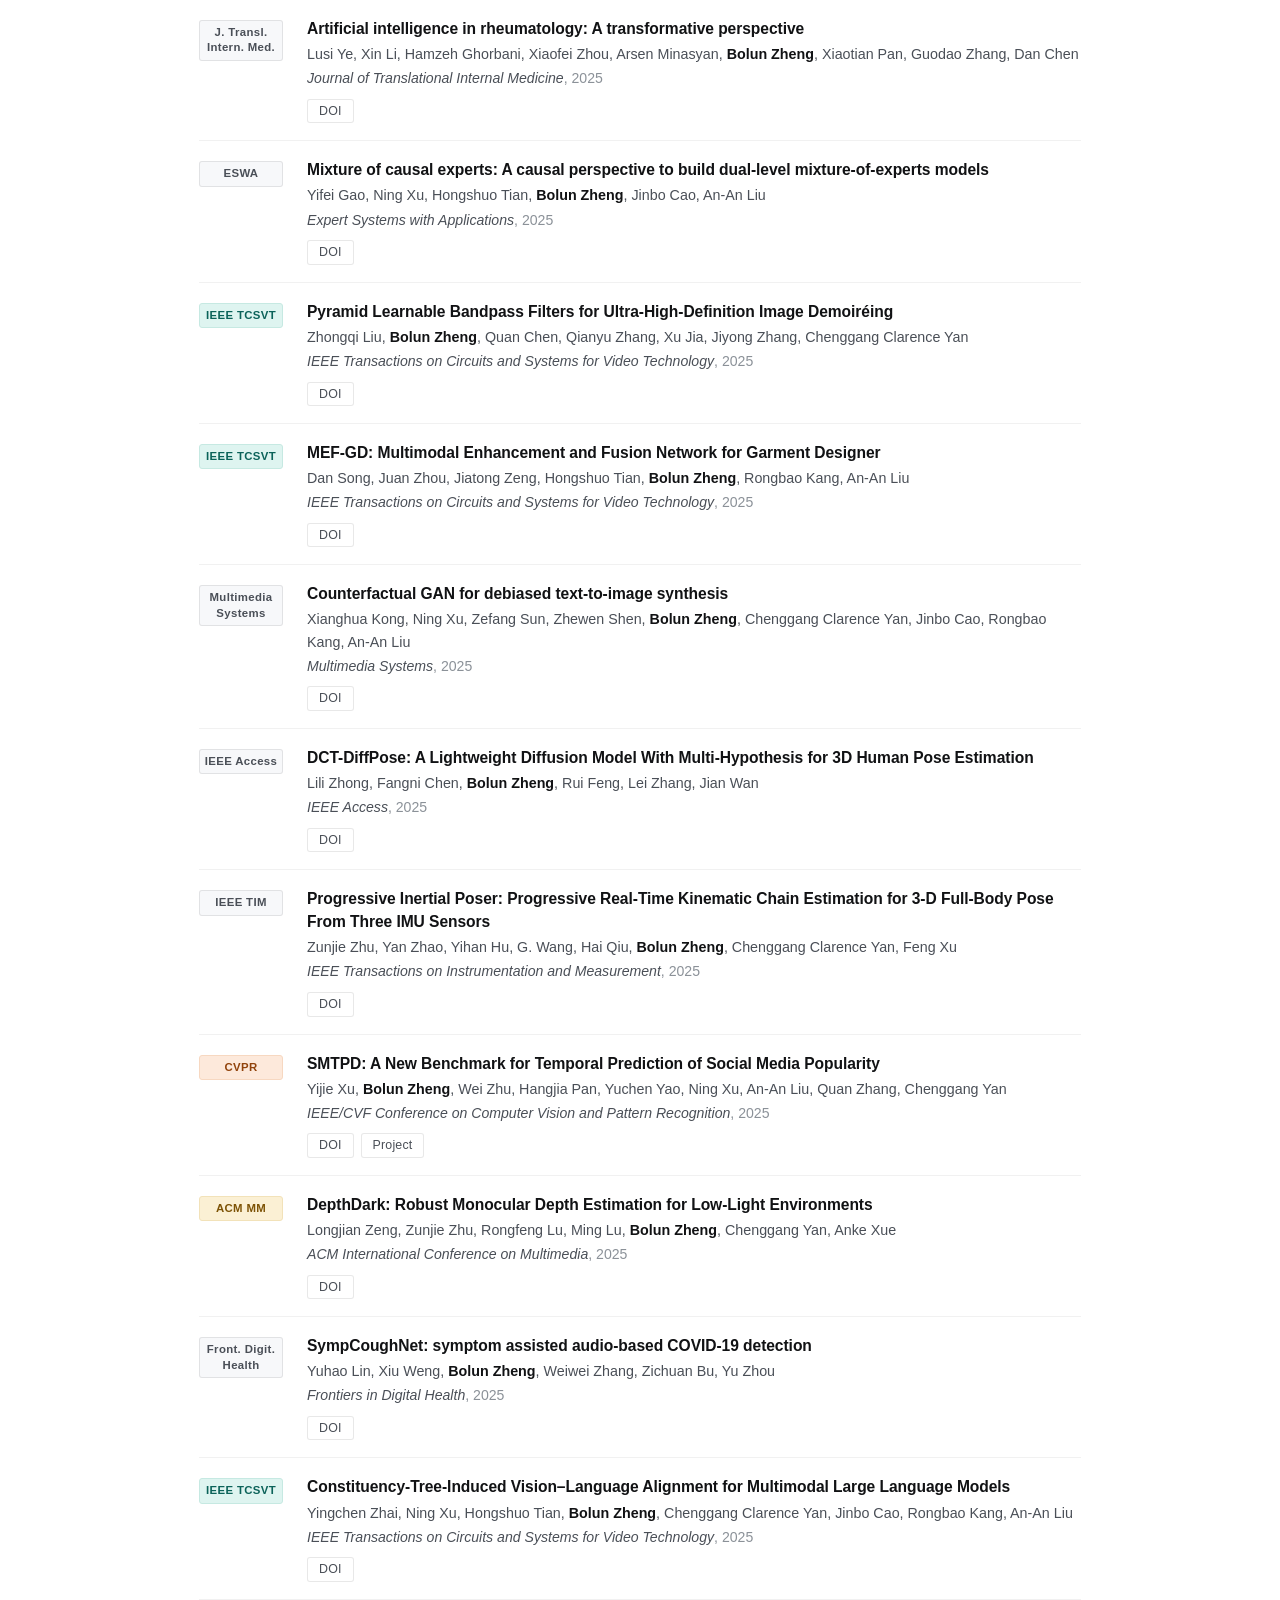
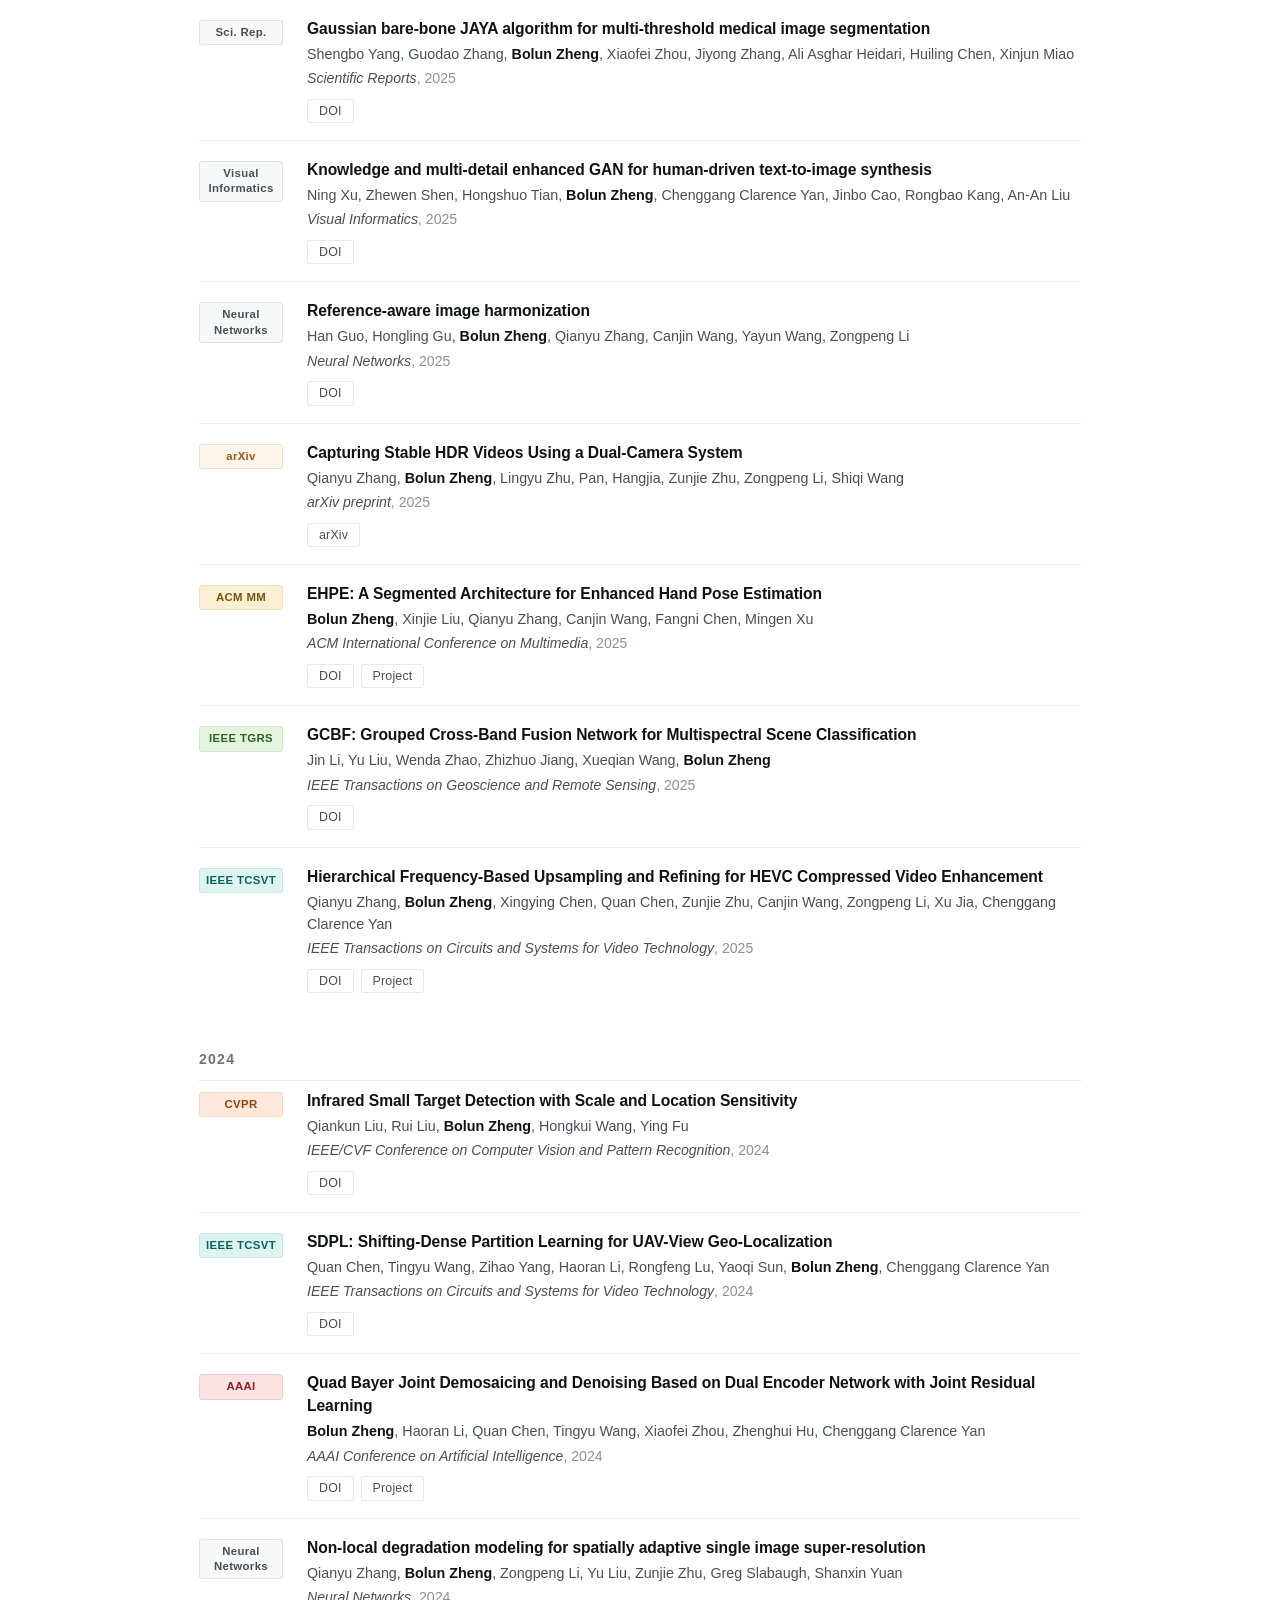
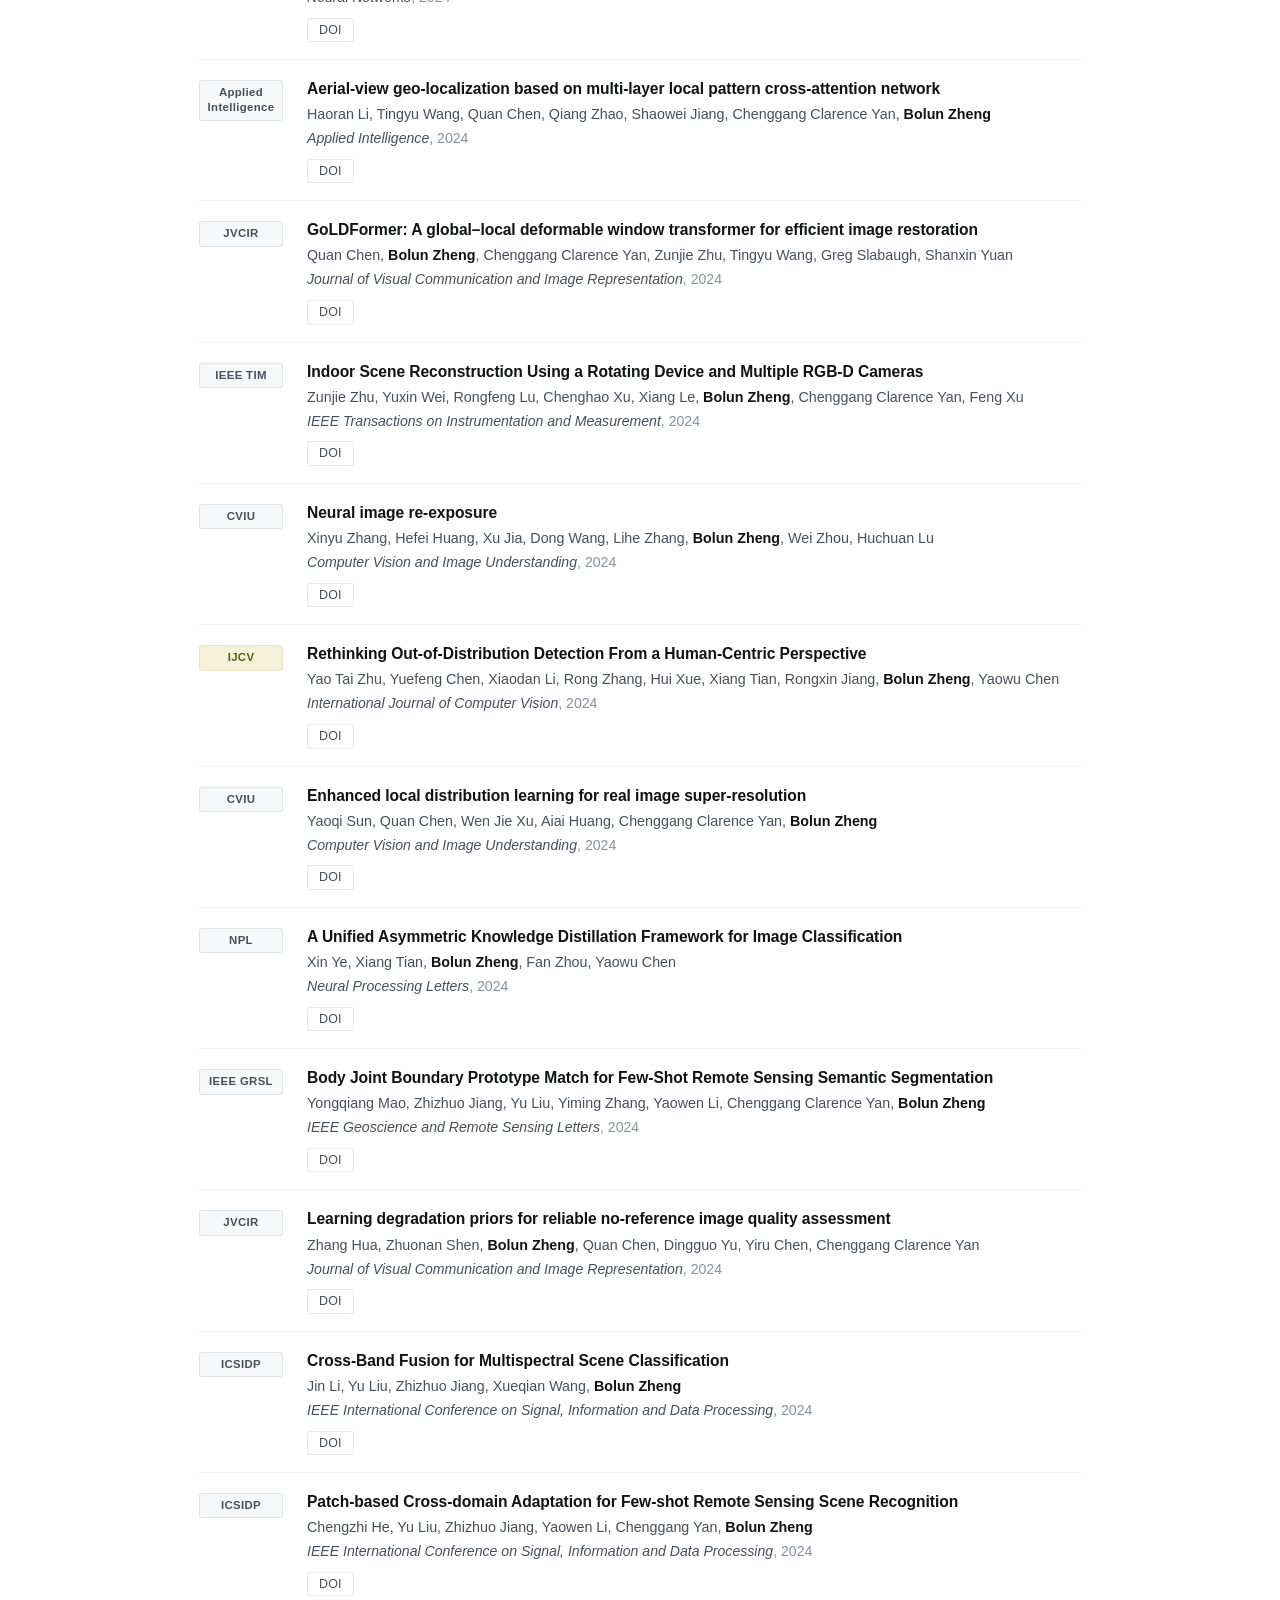
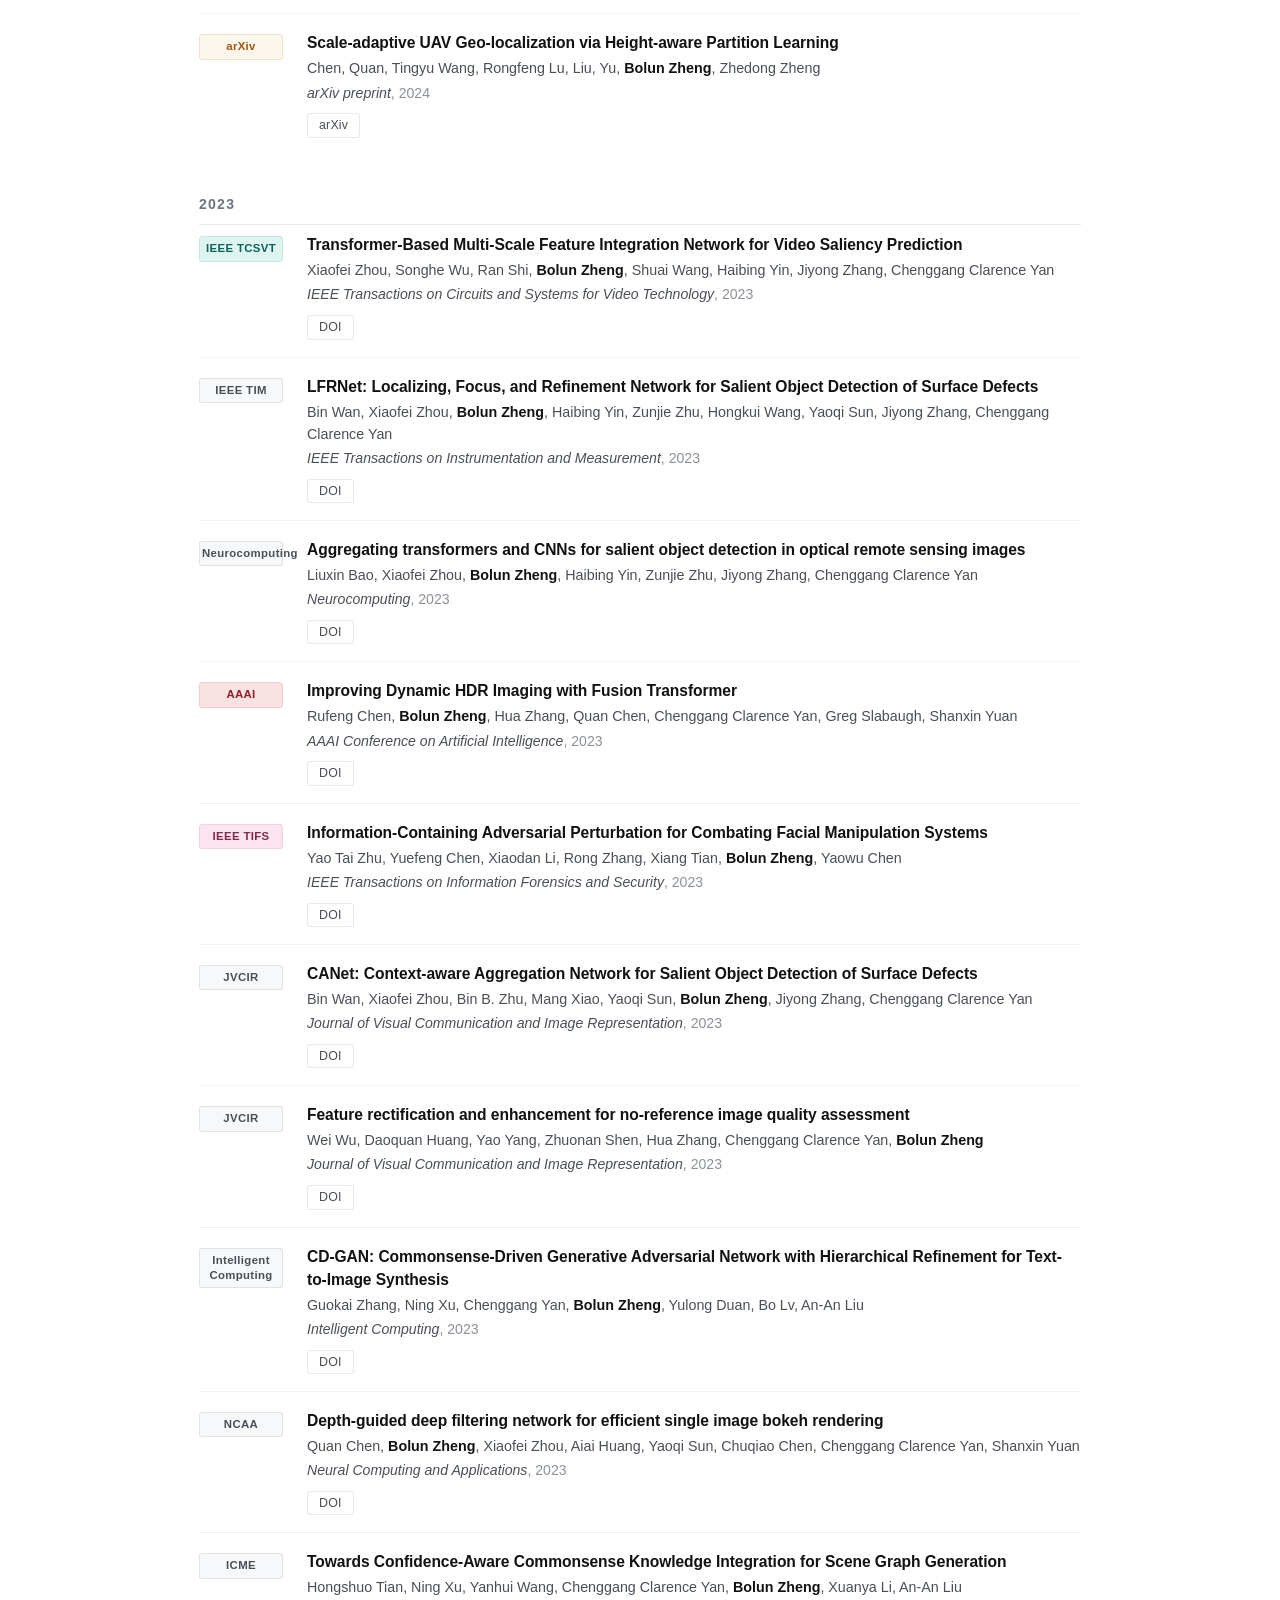
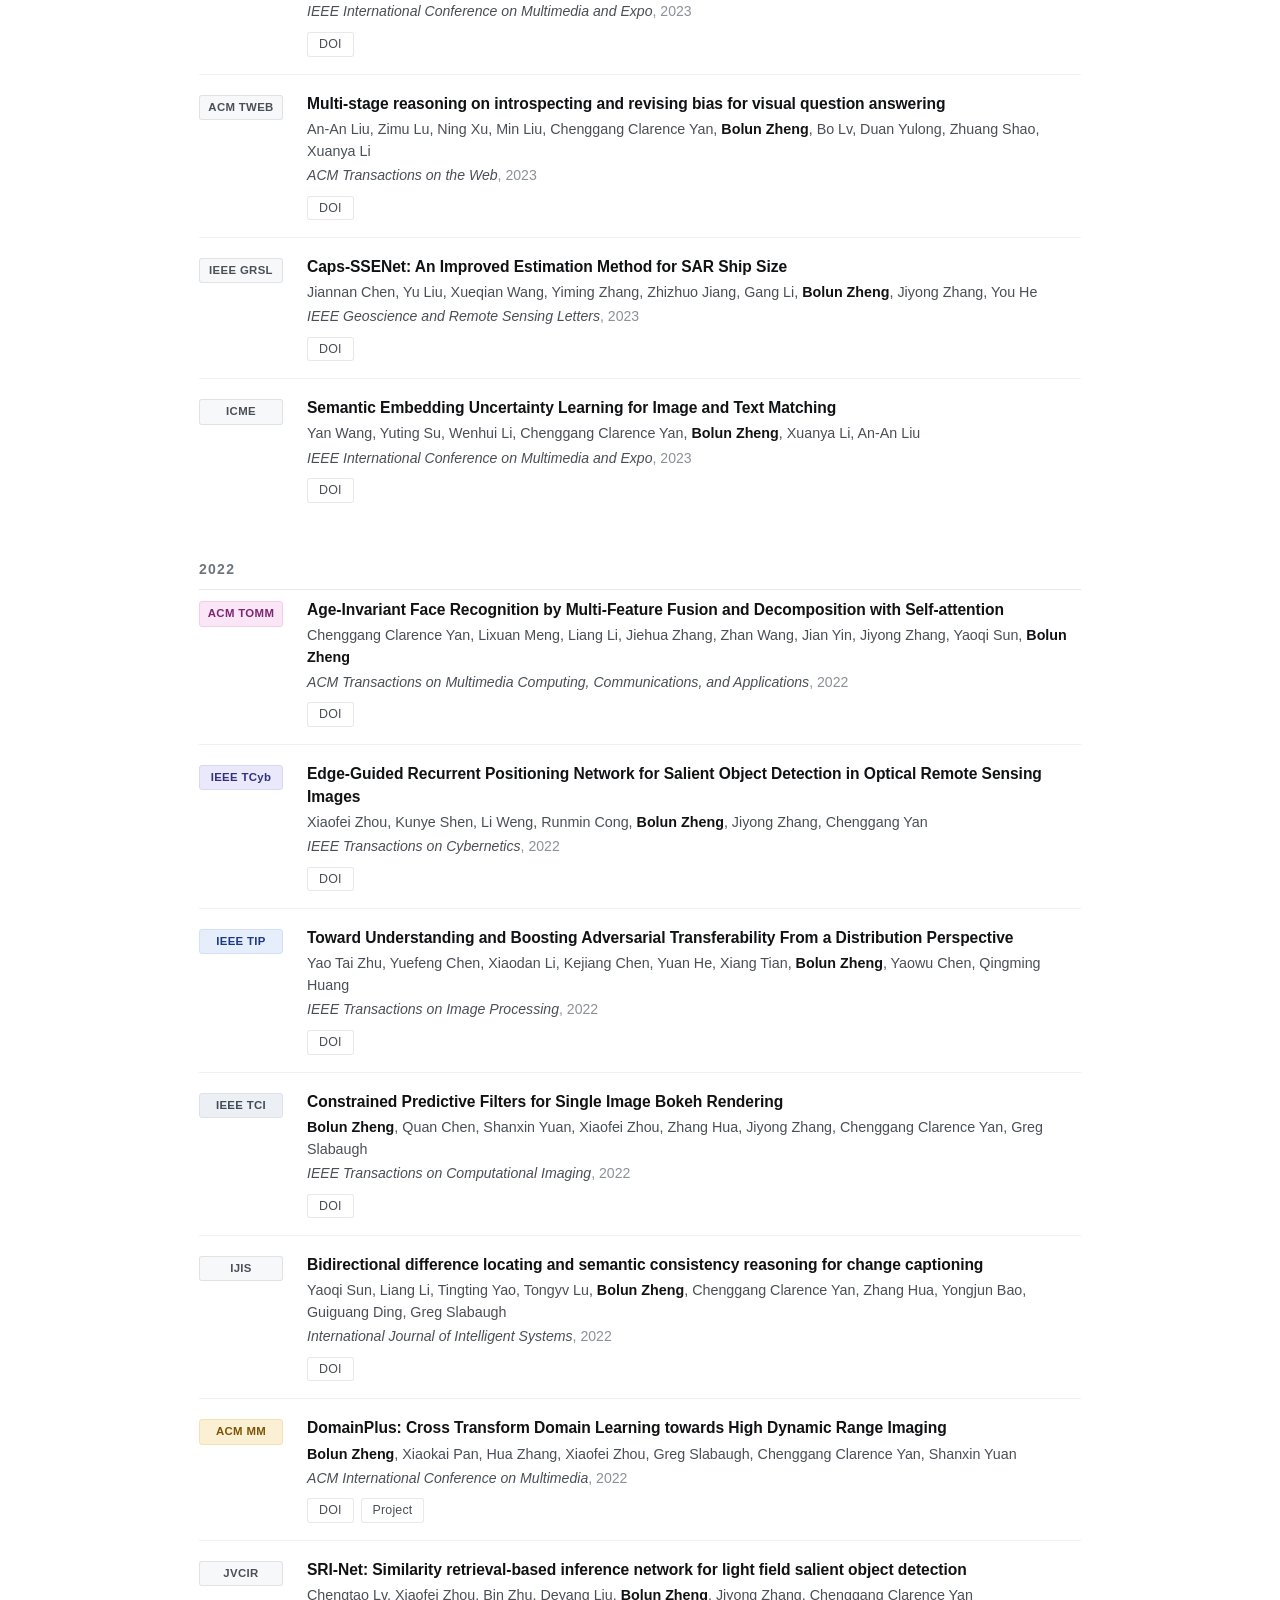
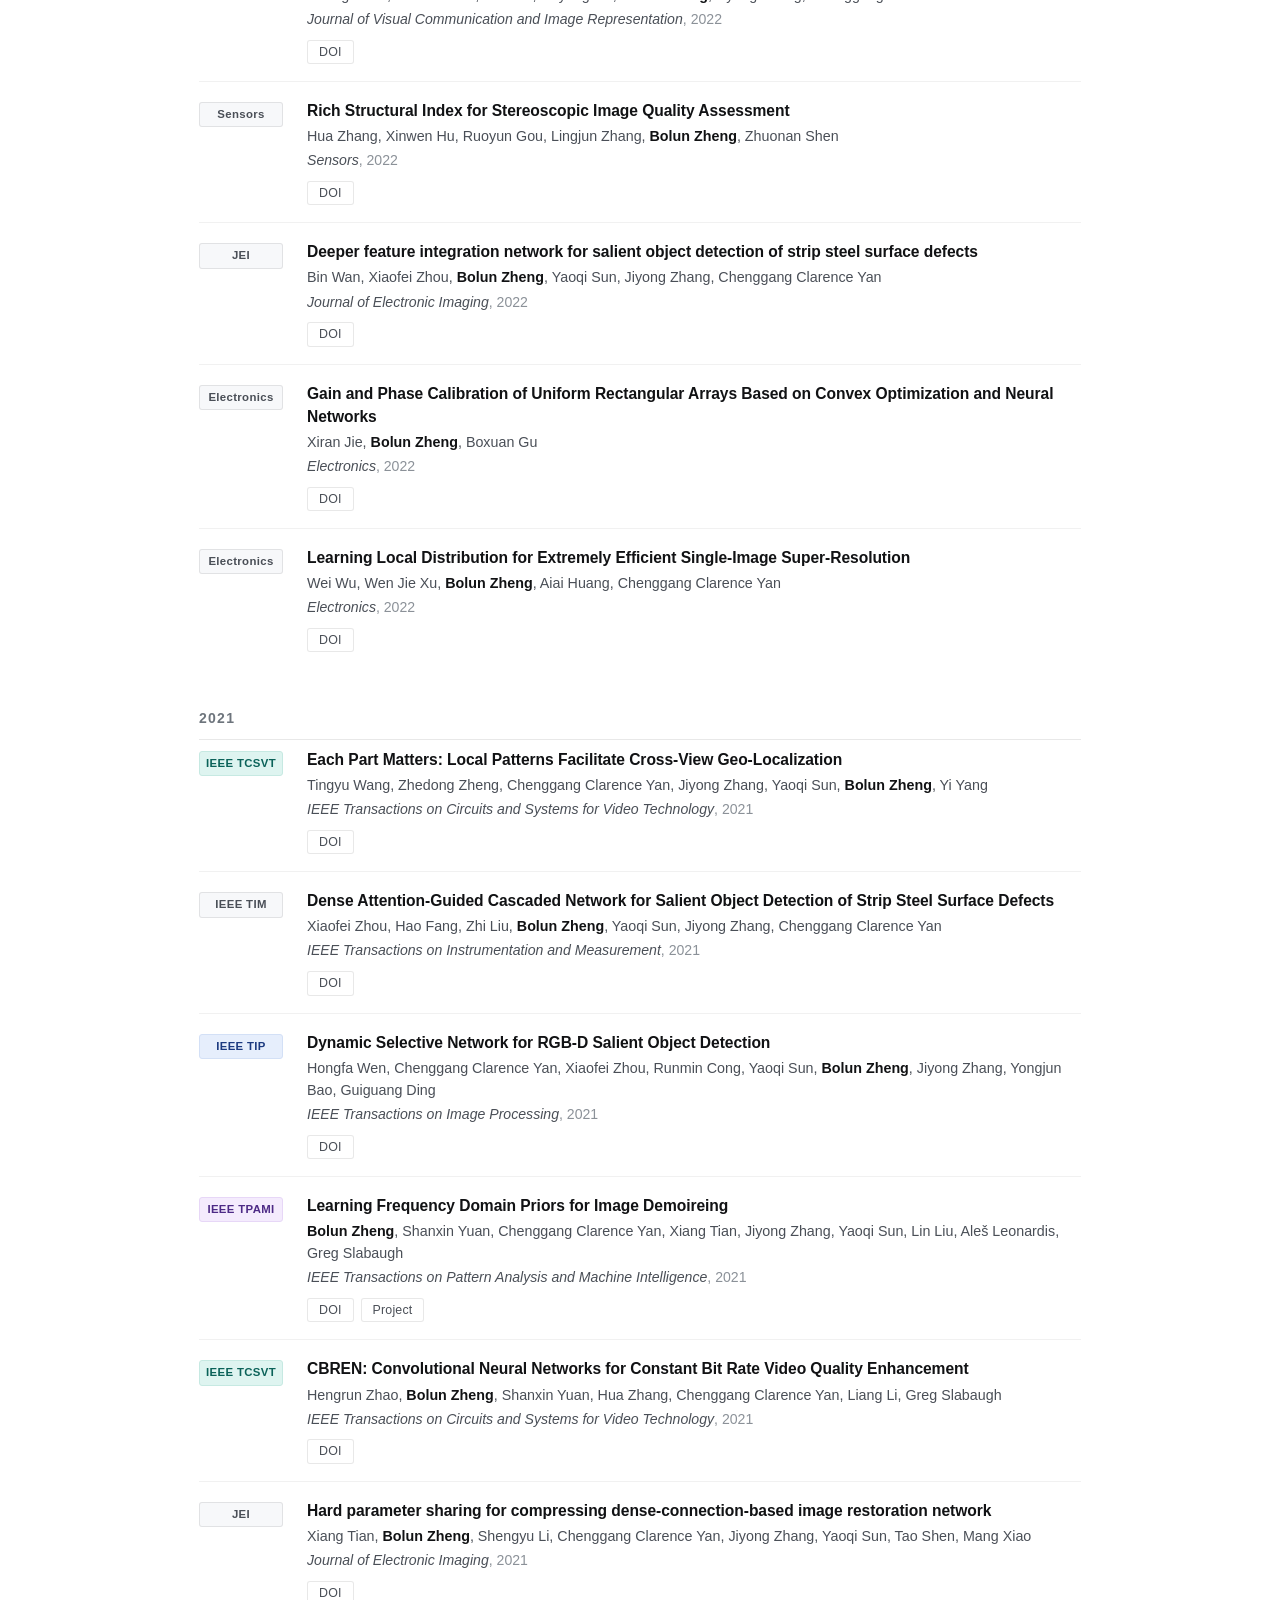
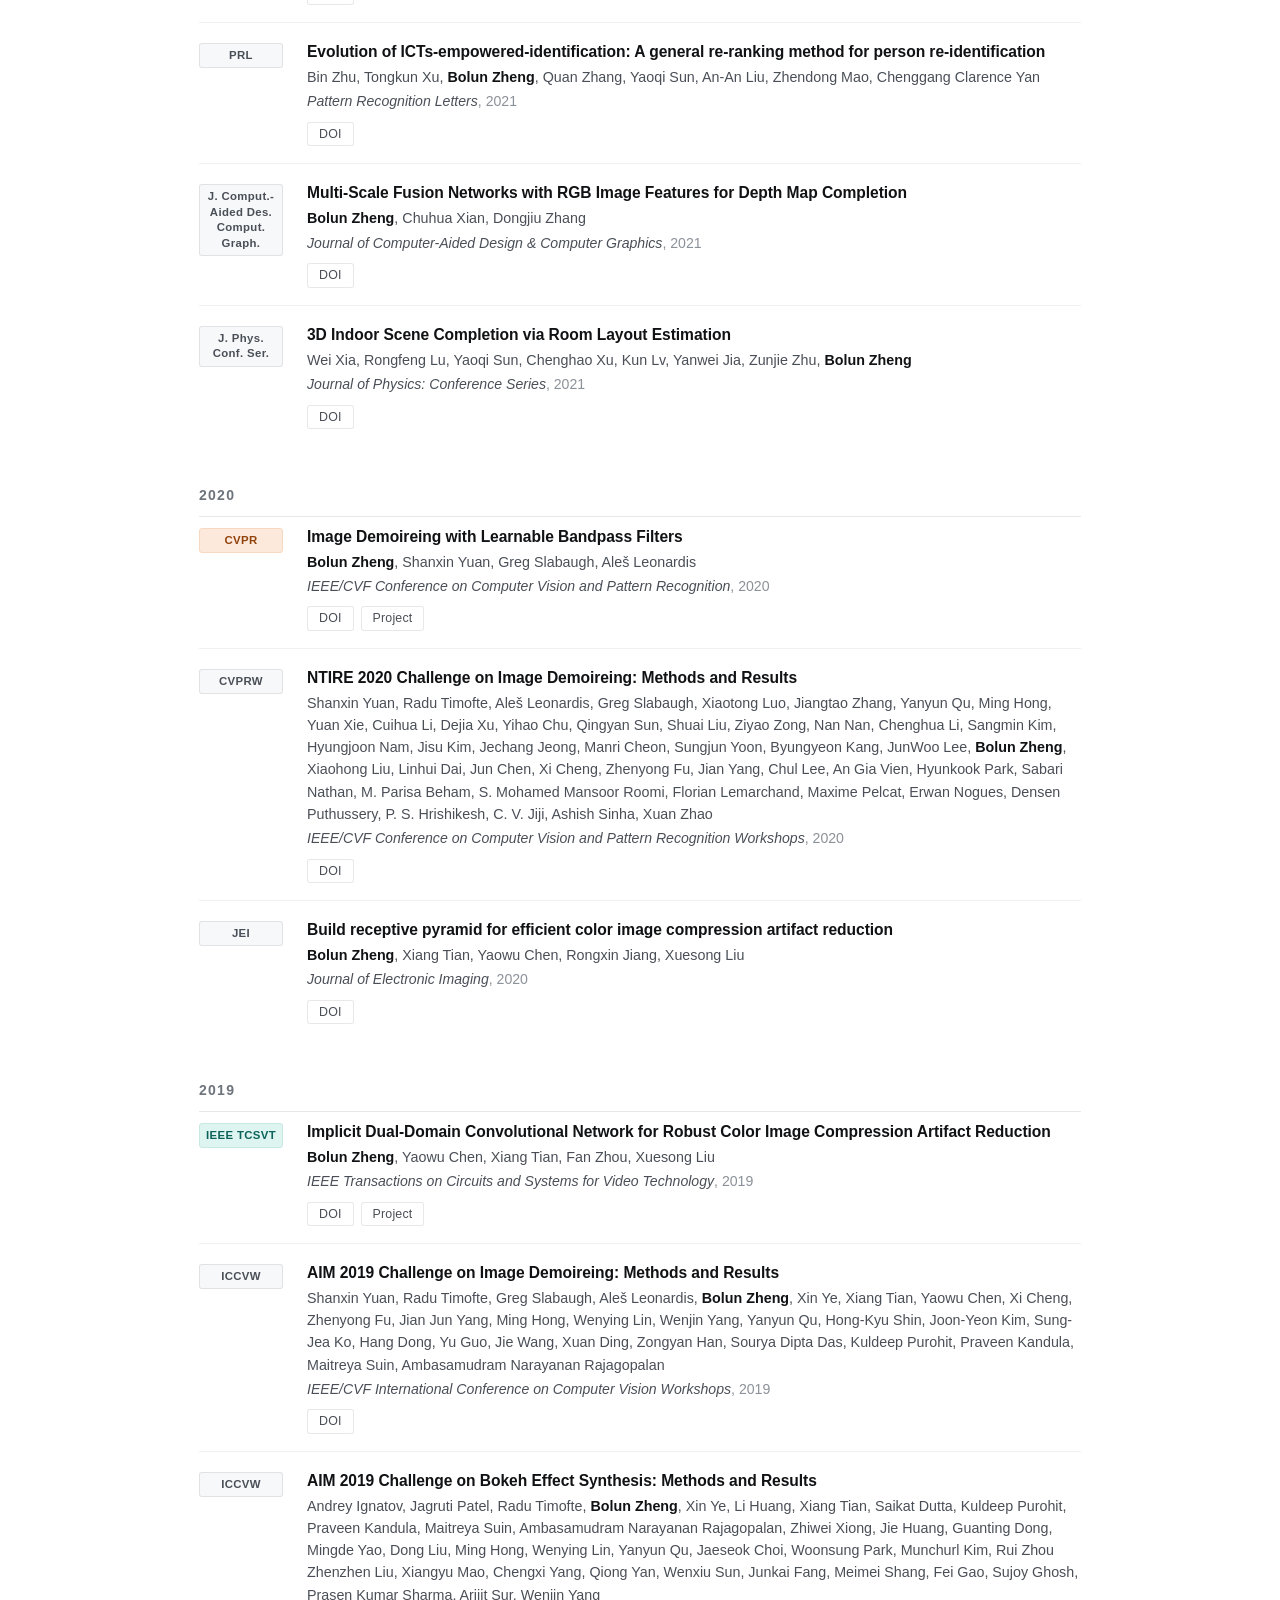
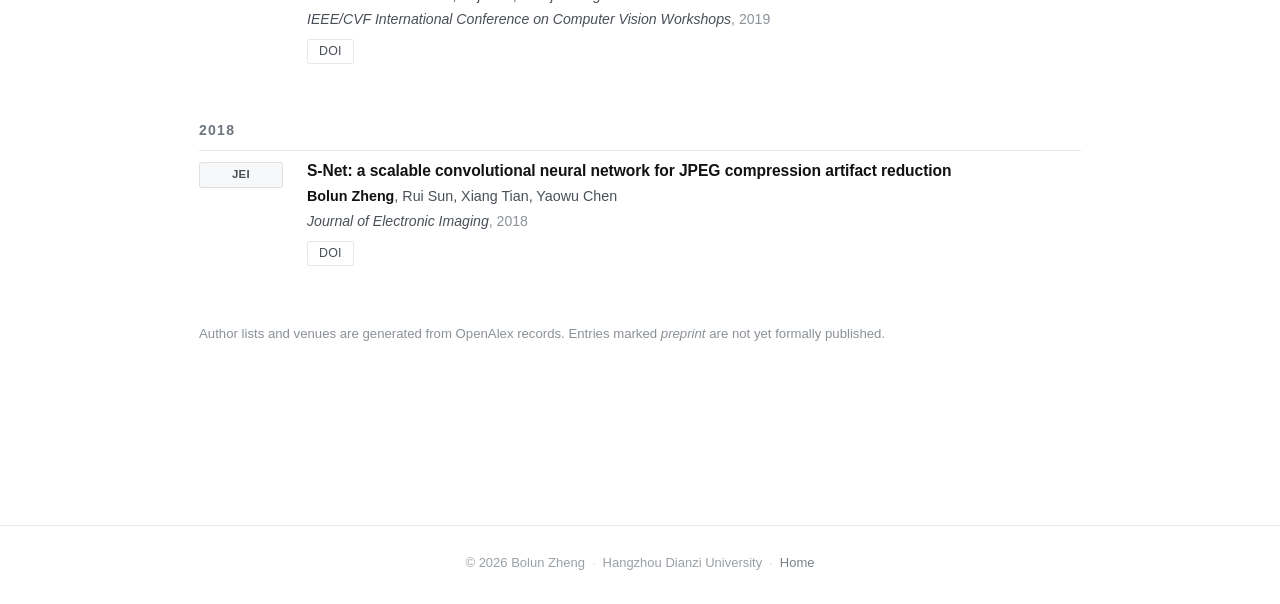
==== commit 5d264911: "Replace placeholder avatar with a real photo; split out a 64px favicon" ====
--- a/publications.html
+++ b/publications.html
@@ -6,7 +6,7 @@
 <title>Publications — Bolun Zheng</title>
 <meta name="description" content="Full publication list of Bolun Zheng, Hangzhou Dianzi University.">
 <link rel="stylesheet" href="assets/css/style.css">
-<link rel="icon" href="assets/img/avatar.svg">
+<link rel="icon" href="assets/img/avatar-64.png">
 </head>
 <body>
 
--- a/assets/css/style.css
+++ b/assets/css/style.css
@@ -287,24 +287,36 @@
   line-height: 1.35;
   padding: 4px 2px;
   border-radius: 3px;
-  background: var(--brand);
-  color: #fff;
-  border-bottom: none;
+  background: var(--bg-soft);
+  color: var(--ink-2);
+  border: 1px solid var(--line);
+  border-bottom: 1px solid var(--line);
   margin-top: 3px;
 }
-a.venue-badge:hover { background: var(--brand-dk); color: #fff; border-bottom: none; }
-.venue-badge.tier2 {
-  background: var(--bg-soft);
-  color: var(--ink-2);
-  border: 1px solid var(--line);
-}
-a.venue-badge.tier2:hover { background: #eceff4; color: var(--ink); }
+/* 同一种淡色底 + 深色字，悬停整体压暗 5%，不改变色相 */
+a.venue-badge:hover { box-shadow: inset 0 0 0 99px rgba(0, 0, 0, .05); border-bottom: 1px solid var(--line); }
+
+/* ---------- 各期刊/会议专属色：同一刊物恒定同色，不同刊物色相拉开 ---------- */
+.venue-badge.vb-tpami { background: #f4ebfd; color: #4d2a86; border-color: #e7d7f7; }
+.venue-badge.vb-tip   { background: #e6eefc; color: #1c3a80; border-color: #d3e0f6; }
+.venue-badge.vb-tcsvt { background: #def4f0; color: #0b6259; border-color: #c6e9e2; }
+.venue-badge.vb-tmm   { background: #dff0f9; color: #115a78; border-color: #c9e3f0; }
+.venue-badge.vb-tcyb  { background: #e9e9fb; color: #33307f; border-color: #d8d8f2; }
+.venue-badge.vb-tifs  { background: #fbe4ee; color: #85264f; border-color: #f3cfe0; }
+.venue-badge.vb-tgrs  { background: #e4f4de; color: #2a6223; border-color: #d1e9c8; }
+.venue-badge.vb-ijcv  { background: #f3f2d9; color: #5c5c14; border-color: #e7e5c2; }
+.venue-badge.vb-cvpr  { background: #fde9db; color: #91430c; border-color: #f7d8c1; }
+.venue-badge.vb-aaai  { background: #fbe2e2; color: #8d2027; border-color: #f3cdcd; }
+.venue-badge.vb-acmmm { background: #fbf0d4; color: #7d5306; border-color: #f2e2b9; }
+.venue-badge.vb-tci   { background: #eceff4; color: #414b58; border-color: #dde2ea; }
+.venue-badge.vb-tomm  { background: #fbe6f7; color: #7d2771; border-color: #f2cfe9; }
+
 .venue-badge.pre {
   background: var(--warm-tint);
   color: var(--warm);
   border: 1px solid #f0e0c8;
 }
-a.venue-badge.pre:hover { background: #fbeed9; color: var(--warm); }
+a.venue-badge.pre:hover { background: #fbeed9; box-shadow: none; }
 
 .pub .title {
   font-size: 15.6px;
